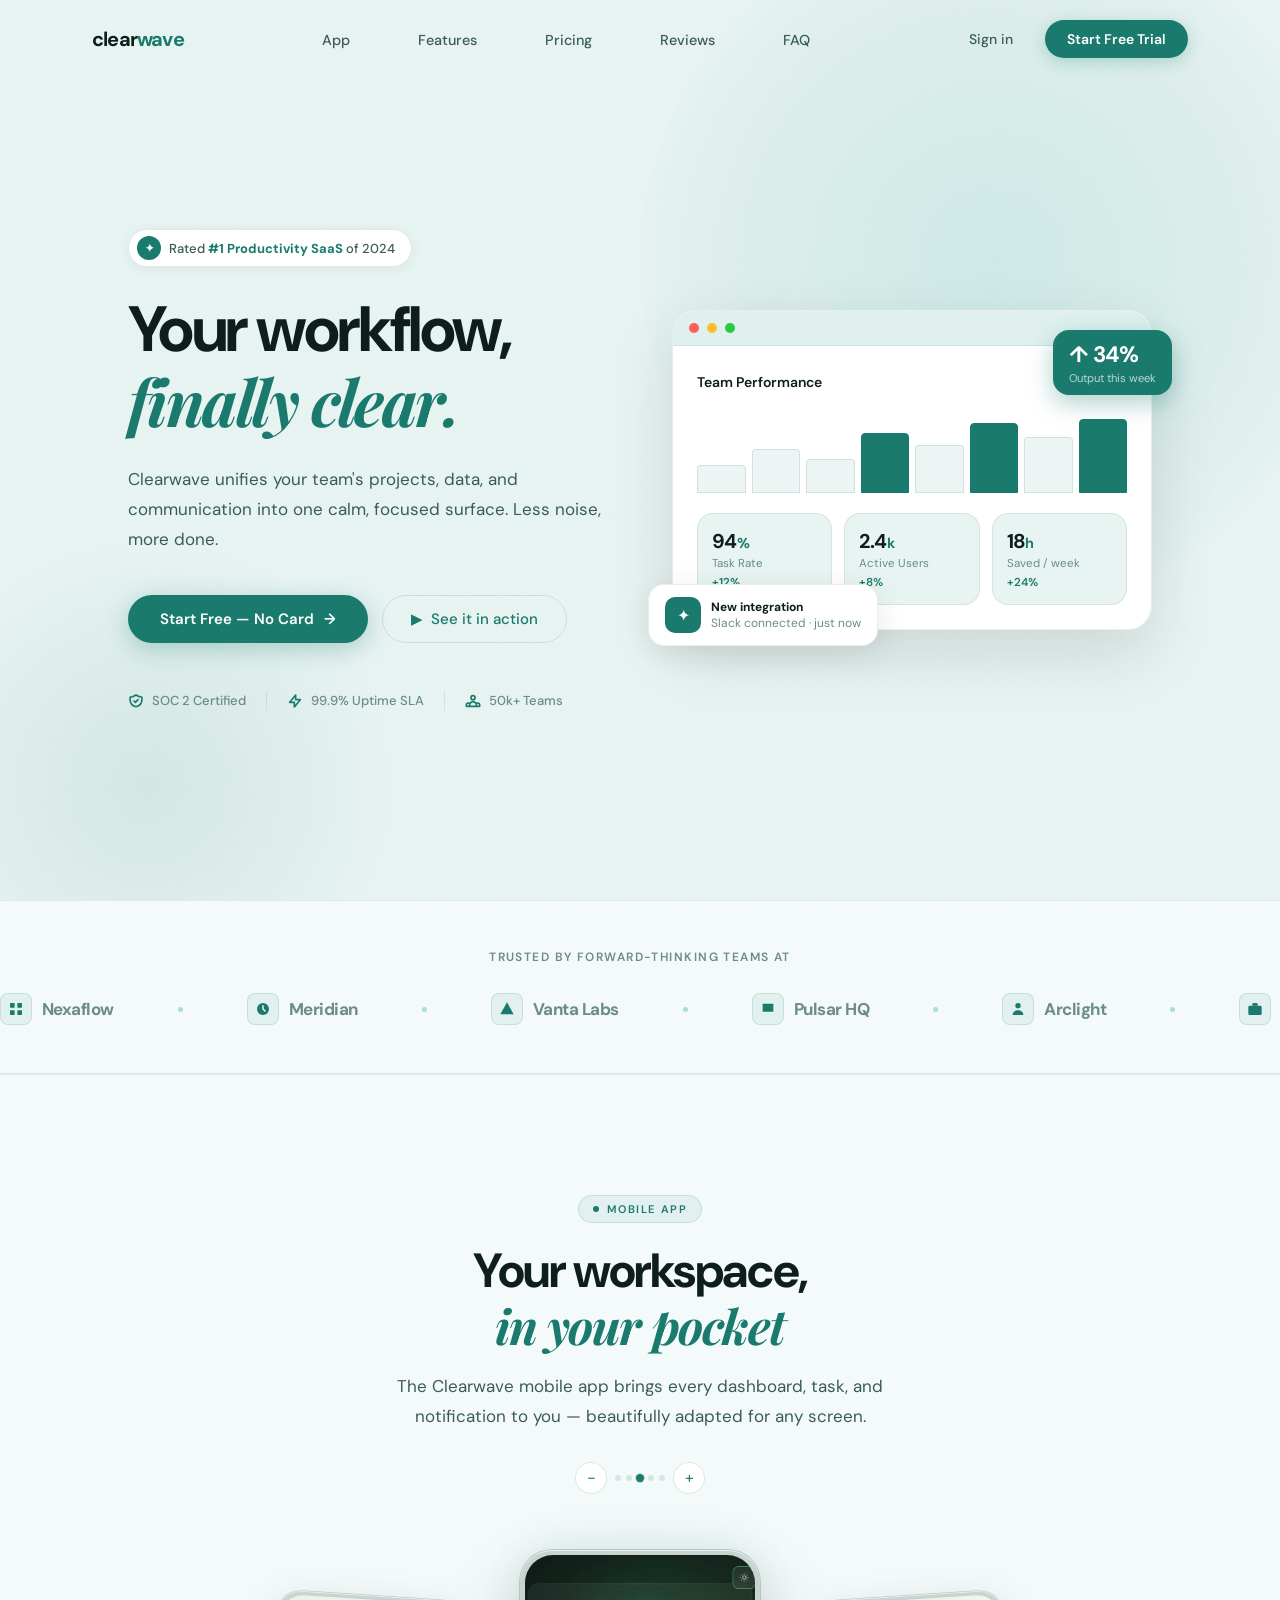
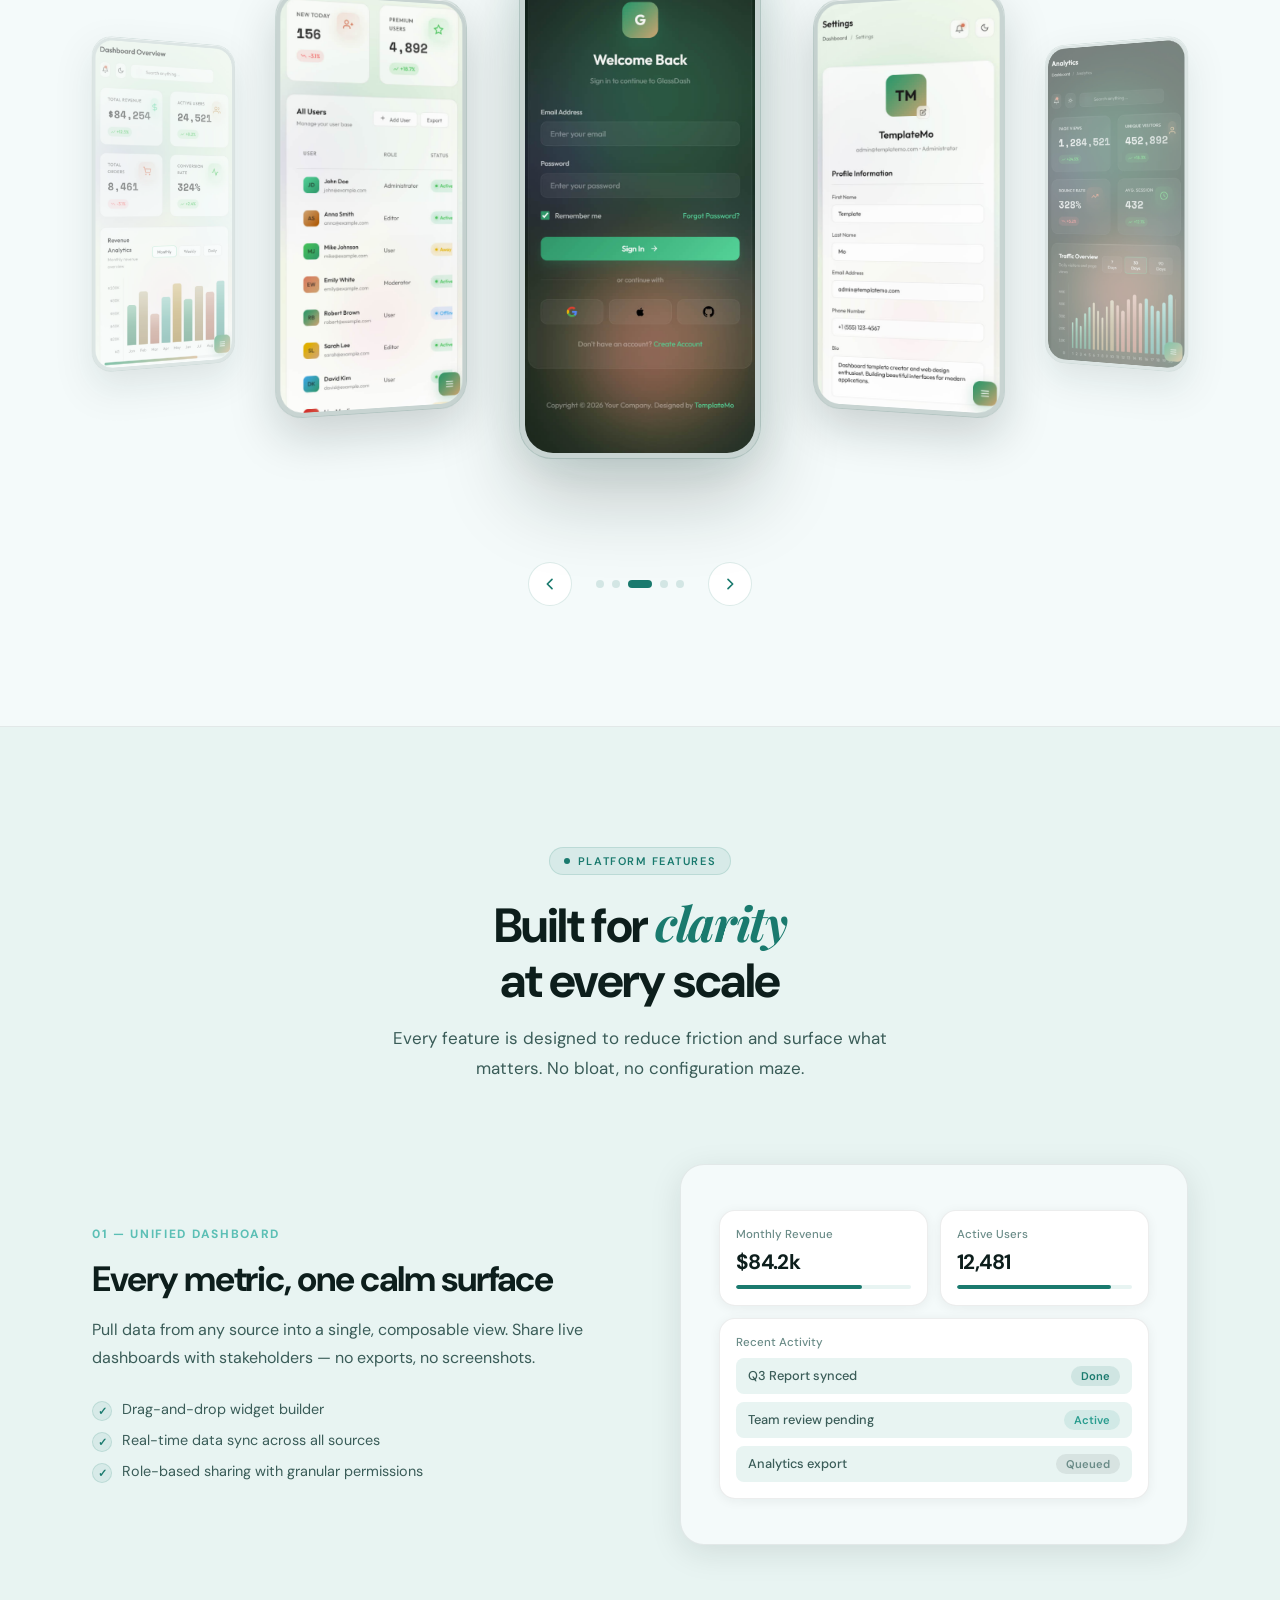
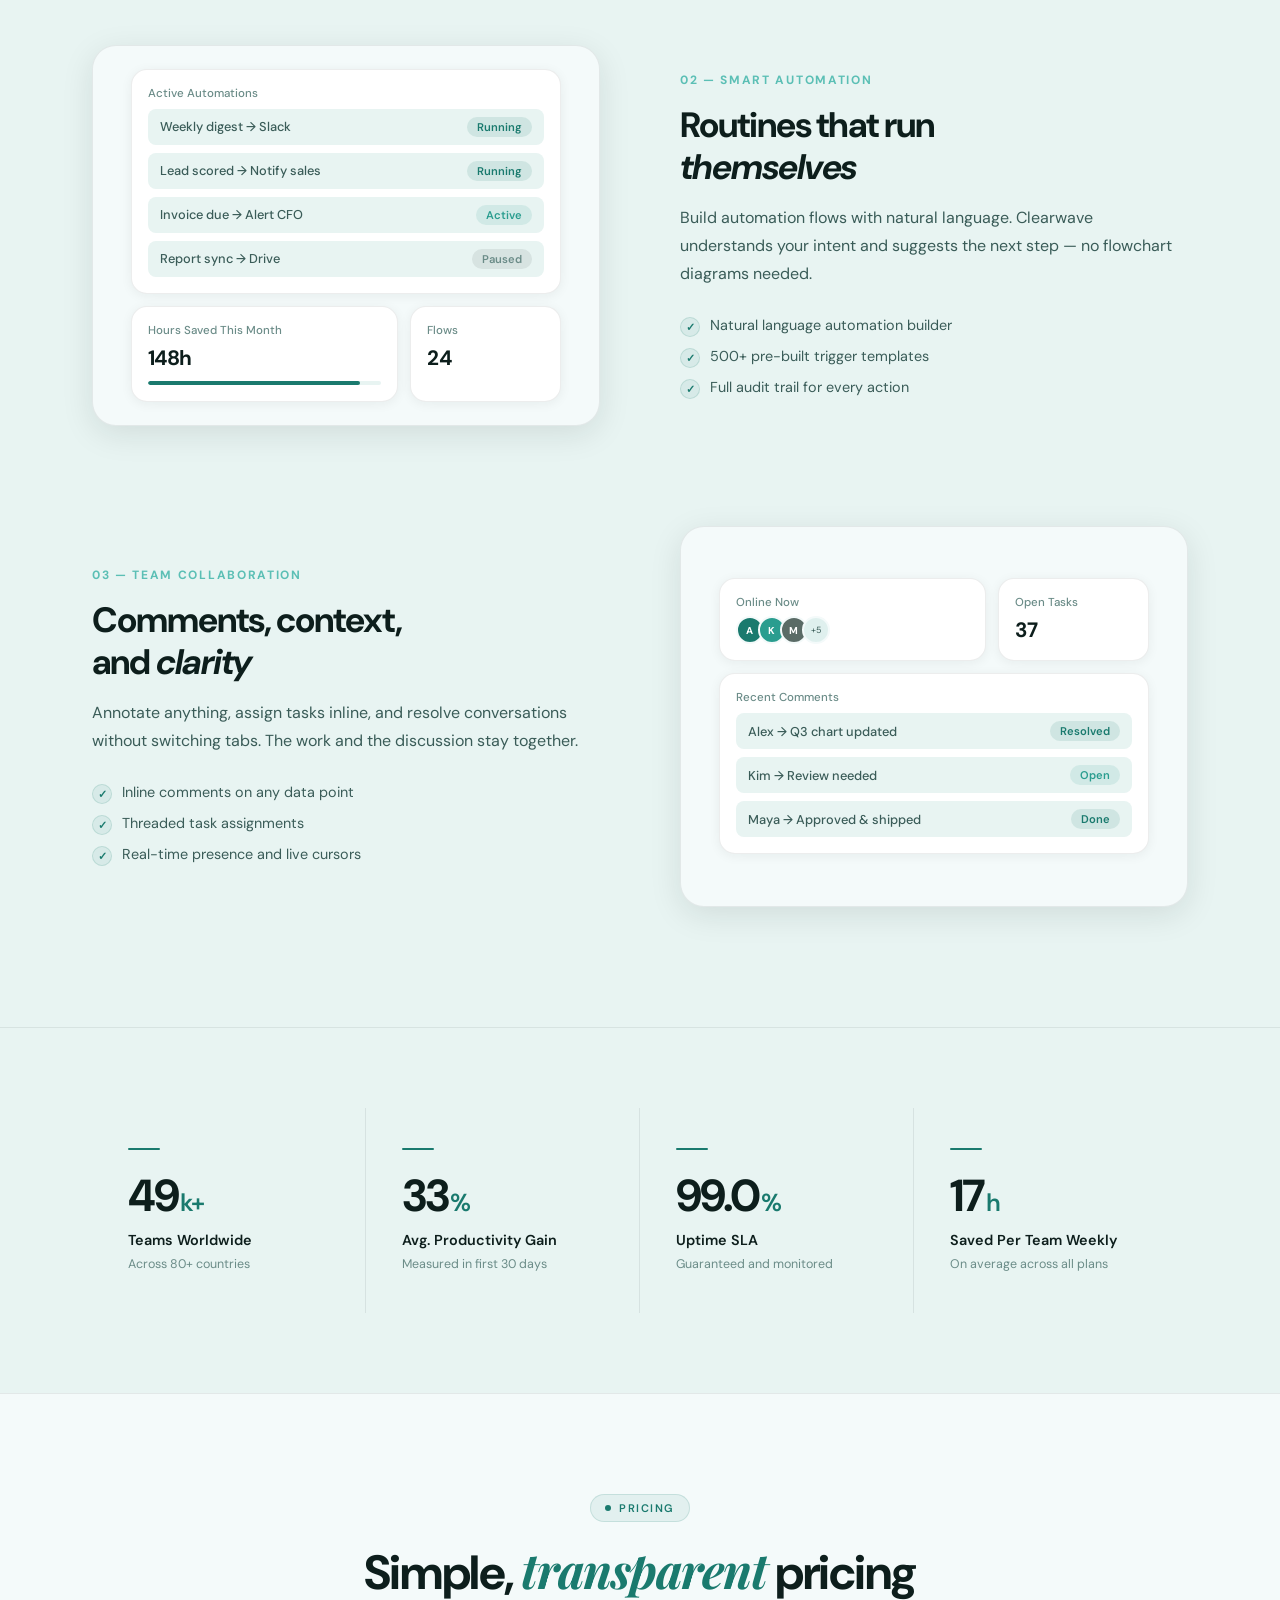
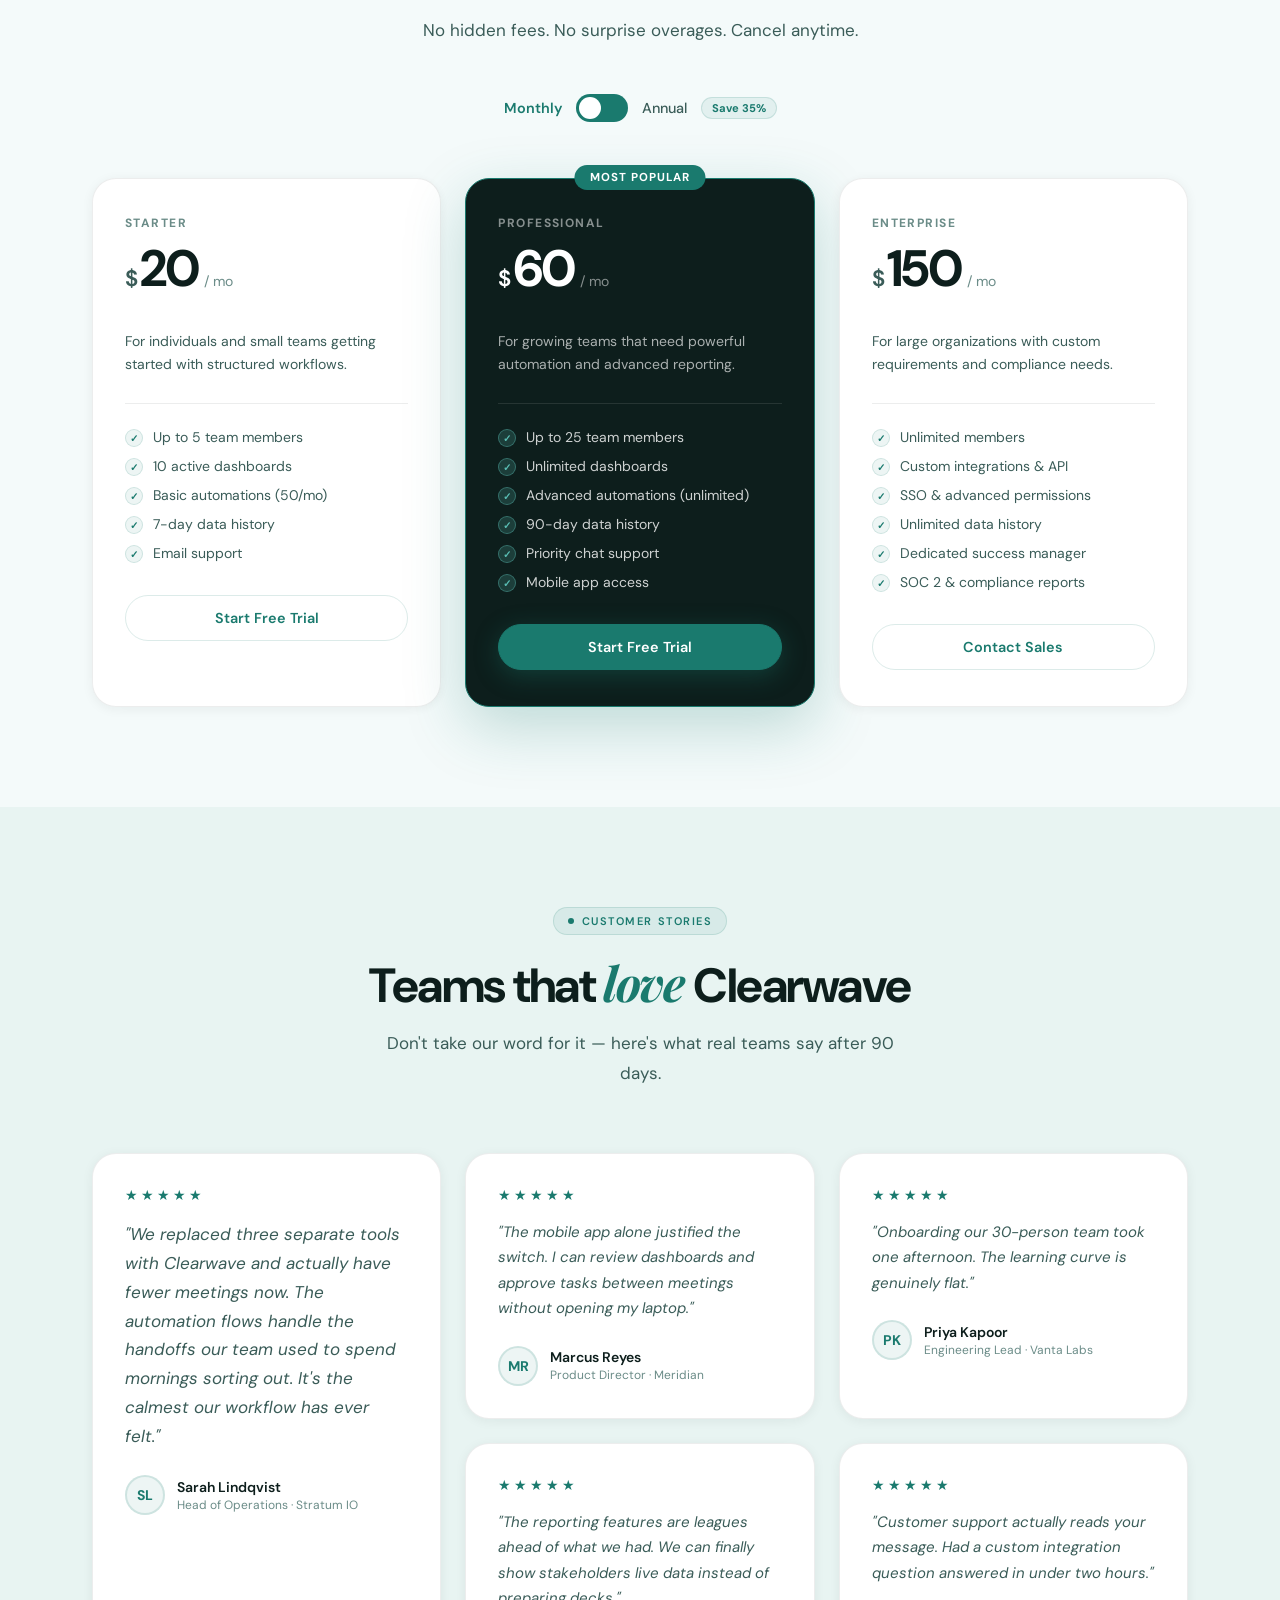
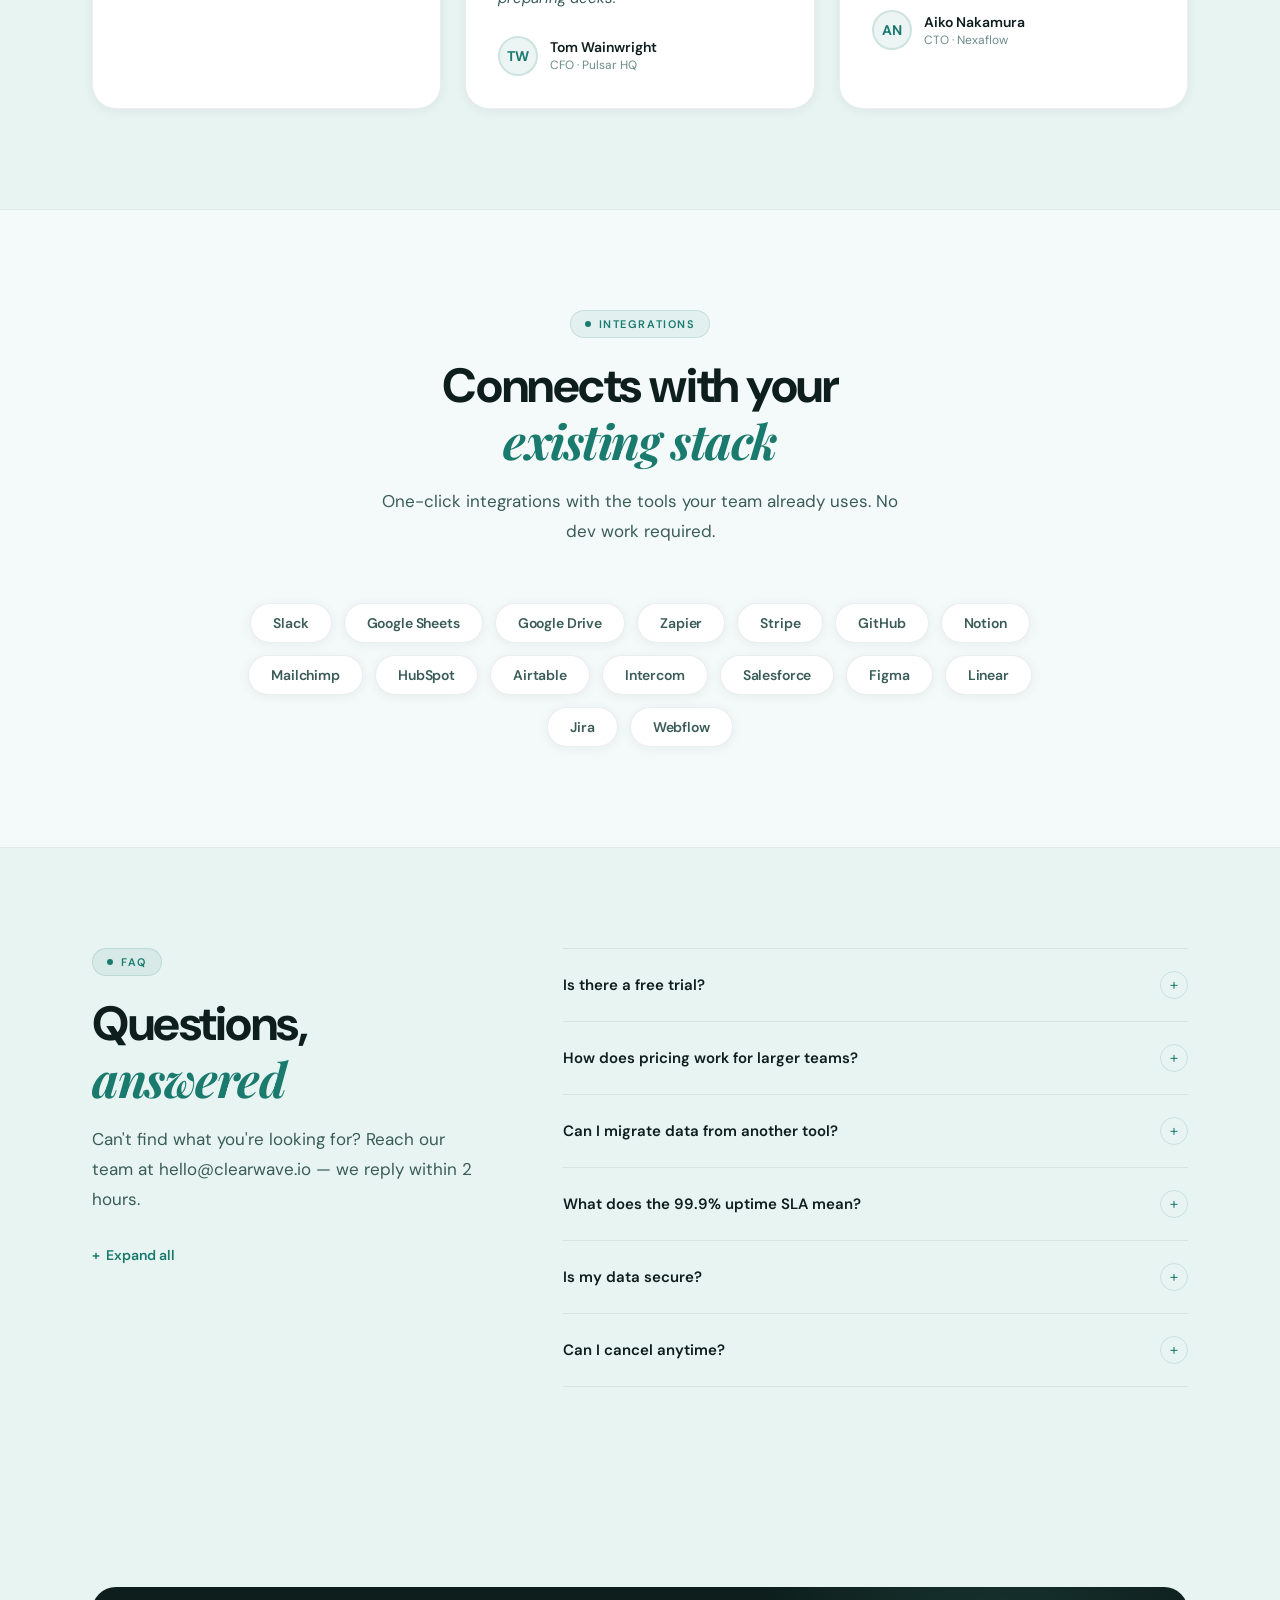
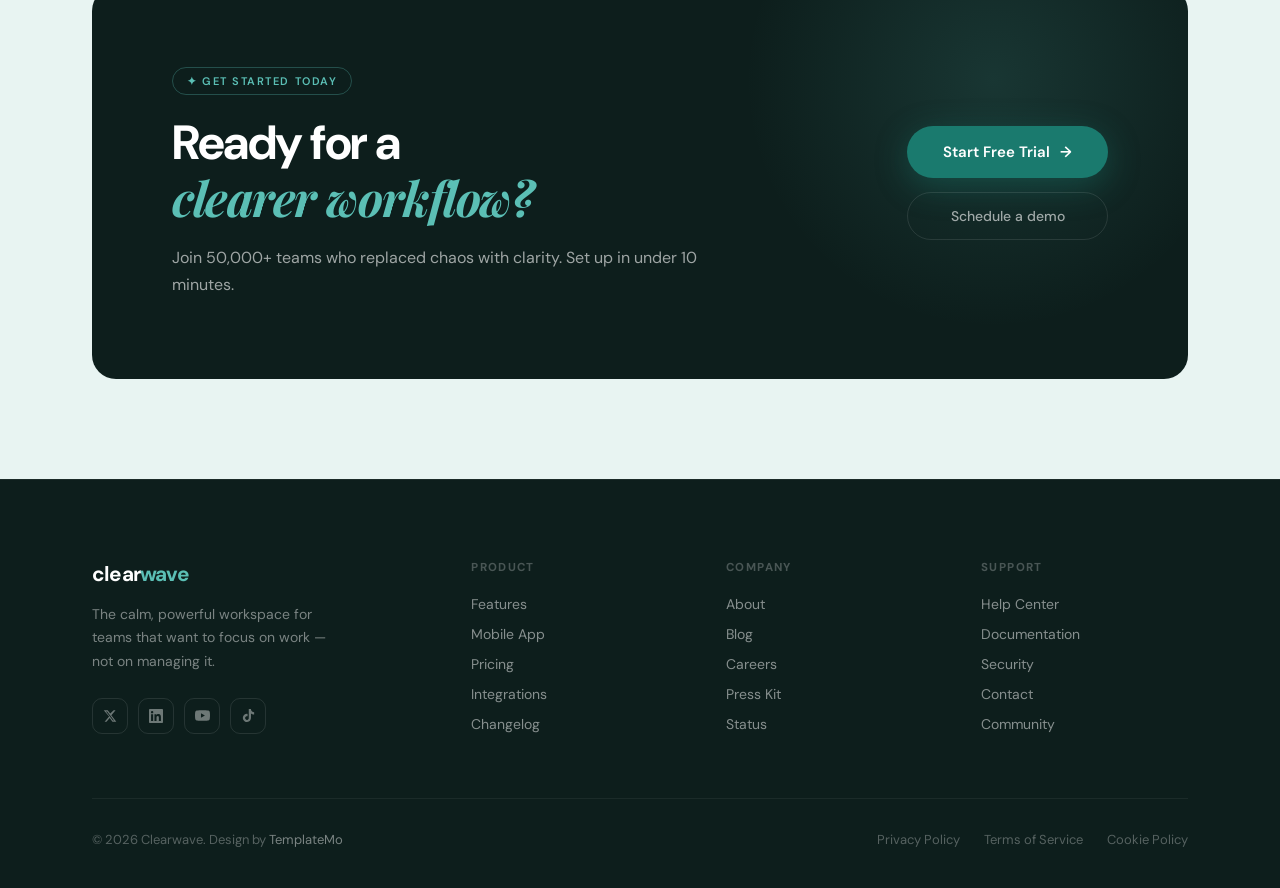
==== index.html @ 733ec4ac "setup completed" ====
<!DOCTYPE html>
<html lang="en">
<head>
  <meta charset="UTF-8" />
  <meta name="viewport" content="width=device-width, initial-scale=1.0" />
  <title>TemplateMo 622 Clearwave</title>
  <!--
  TemplateMo 622 Clearwave
  https://templatemo.com/tm-622-clearwave
  Free for personal and commercial use
  -->
  <link rel="preconnect" href="https://fonts.googleapis.com" />
  <link rel="preconnect" href="https://fonts.gstatic.com" crossorigin />
  <link href="https://fonts.googleapis.com/css2?family=DM+Sans:ital,opsz,wght@0,9..40,300;0,9..40,400;0,9..40,500;0,9..40,600;0,9..40,700;1,9..40,300&family=Playfair+Display:ital,wght@0,700;1,600&display=swap" rel="stylesheet" />

  <link rel="stylesheet" href="templatemo-622-clearwave.css" />
</head>
<body>

  <!-- ── MOBILE MENU ── -->
  <div class="mobile-menu" id="mobileMenu" role="dialog" aria-modal="true" aria-label="Navigation">
    <a href="#screens">App</a>
    <a href="#features">Features</a>
    <a href="#pricing">Pricing</a>
    <a href="#testimonials">Reviews</a>
    <a href="#integrations">Integrations</a>
    <a href="#faq">FAQ</a>
    <a href="#" class="mobile-cta btn-primary">Start Free Trial</a>
  </div>

  <!-- ── 1. NAV ── -->
  <nav class="nav" id="mainNav" role="navigation" aria-label="Main navigation">
    <div class="nav-inner">
      <a href="#" class="nav-logo">clear<span>wave</span></a>
      <ul class="nav-links" role="list">
        <li><a href="#screens">App</a></li>
        <li><a href="#features">Features</a></li>
        <li><a href="#pricing">Pricing</a></li>
        <li><a href="#testimonials">Reviews</a></li>
        <li><a href="#faq">FAQ</a></li>
      </ul>
      <div class="nav-cta">
        <a href="#" class="btn-ghost">Sign in</a>
        <a href="#" class="btn-primary">Start Free Trial</a>
      </div>
      <button class="nav-hamburger" id="hamburger" aria-label="Toggle menu" aria-expanded="false">
        <span></span><span></span><span></span>
      </button>
    </div>
  </nav>

  <!-- ── 2. HERO ── -->
  <section class="hero">
    <div class="container">
      <div class="hero-inner">
        <div class="hero-content">
          <div class="hero-badge reveal">
            <div class="hero-badge-dot">✦</div>
            <span>Rated <strong>#1 Productivity SaaS</strong> of 2024</span>
          </div>
          <h1 class="hero-title reveal reveal-delay-1">
            Your workflow,<br><em>finally clear.</em>
          </h1>
          <p class="hero-sub reveal reveal-delay-2">
            Clearwave unifies your team's projects, data, and communication into one calm, focused surface. Less noise, more done.
          </p>
          <div class="hero-actions reveal reveal-delay-3">
            <a href="#" class="btn-primary-lg">
              Start Free — No Card
              <span class="btn-arrow">→</span>
            </a>
            <a href="#screens" class="btn-outline-lg">
              <span>▶</span> See it in action
            </a>
          </div>
          <div class="hero-trust reveal reveal-delay-4">
            <div class="trust-item">
              <svg width="16" height="16" fill="none" viewBox="0 0 24 24" stroke="currentColor" stroke-width="2.5"><path stroke-linecap="round" stroke-linejoin="round" d="M9 12l2 2 4-4m5.618-4.016A11.955 11.955 0 0112 2.944a11.955 11.955 0 01-8.618 3.04A12.02 12.02 0 003 9c0 5.591 3.824 10.29 9 11.622 5.176-1.332 9-6.03 9-11.622 0-1.042-.133-2.052-.382-3.016z"/></svg>
              SOC 2 Certified
            </div>
            <div class="trust-divider"></div>
            <div class="trust-item">
              <svg width="16" height="16" fill="none" viewBox="0 0 24 24" stroke="currentColor" stroke-width="2.5"><path stroke-linecap="round" stroke-linejoin="round" d="M13 10V3L4 14h7v7l9-11h-7z"/></svg>
              99.9% Uptime SLA
            </div>
            <div class="trust-divider"></div>
            <div class="trust-item">
              <svg width="16" height="16" fill="none" viewBox="0 0 24 24" stroke="currentColor" stroke-width="2.5"><path stroke-linecap="round" stroke-linejoin="round" d="M17 20h5v-2a3 3 0 00-5.356-1.857M17 20H7m10 0v-2c0-.656-.126-1.283-.356-1.857M7 20H2v-2a3 3 0 015.356-1.857M7 20v-2c0-.656.126-1.283.356-1.857m0 0a5.002 5.002 0 019.288 0M15 7a3 3 0 11-6 0 3 3 0 016 0z"/></svg>
              50k+ Teams
            </div>
          </div>
        </div>
        <div class="hero-visual reveal reveal-delay-2">
          <div class="hero-dashboard">
            <div class="dashboard-bar">
              <div class="db-dot"></div><div class="db-dot"></div><div class="db-dot"></div>
            </div>
            <div class="dashboard-body">
              <div class="db-header">
                <div class="db-title">Team Performance</div>
                <div class="db-tag">Live</div>
              </div>
              <div class="db-chart">
                <div class="db-bar" style="height:35%"></div>
                <div class="db-bar" style="height:55%"></div>
                <div class="db-bar" style="height:42%"></div>
                <div class="db-bar active" style="height:75%"></div>
                <div class="db-bar" style="height:60%"></div>
                <div class="db-bar active" style="height:88%"></div>
                <div class="db-bar" style="height:70%"></div>
                <div class="db-bar active" style="height:92%"></div>
              </div>
              <div class="db-stats">
                <div class="db-stat">
                  <div class="db-stat-val">94<span style="font-size:.9rem;color:var(--accent)">%</span></div>
                  <div class="db-stat-label">Task Rate</div>
                  <div class="db-stat-change">+12%</div>
                </div>
                <div class="db-stat">
                  <div class="db-stat-val">2.4<span style="font-size:.9rem;color:var(--accent)">k</span></div>
                  <div class="db-stat-label">Active Users</div>
                  <div class="db-stat-change">+8%</div>
                </div>
                <div class="db-stat">
                  <div class="db-stat-val">18<span style="font-size:.9rem;color:var(--accent)">h</span></div>
                  <div class="db-stat-label">Saved / week</div>
                  <div class="db-stat-change">+24%</div>
                </div>
              </div>
            </div>
          </div>
          <div class="hero-float-badge">
            <div class="float-badge-icon">✦</div>
            <div class="float-badge-text">
              <strong>New integration</strong>
              <span>Slack connected · just now</span>
            </div>
          </div>
          <div class="hero-float-badge-2">
            <div class="float-badge-2-val">↑ 34%</div>
            <div class="float-badge-2-label">Output this week</div>
          </div>
        </div>
      </div>
    </div>
  </section>

  <!-- ── 3. LOGO TICKER ── -->
  <div class="ticker-section">
    <div class="ticker-label">Trusted by forward-thinking teams at</div>
    <div class="ticker-track-wrap">
      <div class="ticker-track">
        <!-- Set 1 -->
        <div class="ticker-item"><div class="ticker-item-icon"><svg width="16" height="16" viewBox="0 0 24 24" fill="var(--accent)"><rect x="3" y="3" width="7" height="7" rx="1"/><rect x="14" y="3" width="7" height="7" rx="1"/><rect x="3" y="14" width="7" height="7" rx="1"/><rect x="14" y="14" width="7" height="7" rx="1"/></svg></div>Nexaflow</div>
        <div class="ticker-dot"></div>
        <div class="ticker-item"><div class="ticker-item-icon"><svg width="16" height="16" viewBox="0 0 24 24" fill="var(--accent)"><circle cx="12" cy="12" r="9"/><path d="M12 7v5l3 3" stroke="#fff" stroke-width="2" stroke-linecap="round"/></svg></div>Meridian</div>
        <div class="ticker-dot"></div>
        <div class="ticker-item"><div class="ticker-item-icon"><svg width="16" height="16" viewBox="0 0 24 24" fill="var(--accent)"><polygon points="12,2 22,20 2,20"/></svg></div>Vanta Labs</div>
        <div class="ticker-dot"></div>
        <div class="ticker-item"><div class="ticker-item-icon"><svg width="16" height="16" viewBox="0 0 24 24" fill="var(--accent)"><path d="M4 4h16v12H4z M8 20h8"/></svg></div>Pulsar HQ</div>
        <div class="ticker-dot"></div>
        <div class="ticker-item"><div class="ticker-item-icon"><svg width="16" height="16" viewBox="0 0 24 24" fill="var(--accent)"><circle cx="12" cy="7" r="4"/><path d="M4 21c0-4 3.6-7 8-7s8 3 8 7"/></svg></div>Arclight</div>
        <div class="ticker-dot"></div>
        <div class="ticker-item"><div class="ticker-item-icon"><svg width="16" height="16" viewBox="0 0 24 24" fill="var(--accent)"><rect x="2" y="7" width="20" height="14" rx="2"/><path d="M16 7V5a2 2 0 00-2-2h-4a2 2 0 00-2 2v2"/></svg></div>Korova Co.</div>
        <div class="ticker-dot"></div>
        <div class="ticker-item"><div class="ticker-item-icon"><svg width="16" height="16" viewBox="0 0 24 24" fill="var(--accent)"><path d="M12 2L2 7l10 5 10-5-10-5zM2 17l10 5 10-5M2 12l10 5 10-5"/></svg></div>Stratum IO</div>
        <div class="ticker-dot"></div>
        <div class="ticker-item"><div class="ticker-item-icon"><svg width="16" height="16" viewBox="0 0 24 24" fill="var(--accent)"><path d="M22 12h-4l-3 9L9 3l-3 9H2"/></svg></div>Lumiq</div>
        <div class="ticker-dot"></div>
        <!-- Set 2 (duplicate for seamless loop) -->
        <div class="ticker-item"><div class="ticker-item-icon"><svg width="16" height="16" viewBox="0 0 24 24" fill="var(--accent)"><rect x="3" y="3" width="7" height="7" rx="1"/><rect x="14" y="3" width="7" height="7" rx="1"/><rect x="3" y="14" width="7" height="7" rx="1"/><rect x="14" y="14" width="7" height="7" rx="1"/></svg></div>Nexaflow</div>
        <div class="ticker-dot"></div>
        <div class="ticker-item"><div class="ticker-item-icon"><svg width="16" height="16" viewBox="0 0 24 24" fill="var(--accent)"><circle cx="12" cy="12" r="9"/><path d="M12 7v5l3 3" stroke="#fff" stroke-width="2" stroke-linecap="round"/></svg></div>Meridian</div>
        <div class="ticker-dot"></div>
        <div class="ticker-item"><div class="ticker-item-icon"><svg width="16" height="16" viewBox="0 0 24 24" fill="var(--accent)"><polygon points="12,2 22,20 2,20"/></svg></div>Vanta Labs</div>
        <div class="ticker-dot"></div>
        <div class="ticker-item"><div class="ticker-item-icon"><svg width="16" height="16" viewBox="0 0 24 24" fill="var(--accent)"><path d="M4 4h16v12H4z M8 20h8"/></svg></div>Pulsar HQ</div>
        <div class="ticker-dot"></div>
        <div class="ticker-item"><div class="ticker-item-icon"><svg width="16" height="16" viewBox="0 0 24 24" fill="var(--accent)"><circle cx="12" cy="7" r="4"/><path d="M4 21c0-4 3.6-7 8-7s8 3 8 7"/></svg></div>Arclight</div>
        <div class="ticker-dot"></div>
        <div class="ticker-item"><div class="ticker-item-icon"><svg width="16" height="16" viewBox="0 0 24 24" fill="var(--accent)"><rect x="2" y="7" width="20" height="14" rx="2"/><path d="M16 7V5a2 2 0 00-2-2h-4a2 2 0 00-2 2v2"/></svg></div>Korova Co.</div>
        <div class="ticker-dot"></div>
        <div class="ticker-item"><div class="ticker-item-icon"><svg width="16" height="16" viewBox="0 0 24 24" fill="var(--accent)"><path d="M12 2L2 7l10 5 10-5-10-5zM2 17l10 5 10-5M2 12l10 5 10-5"/></svg></div>Stratum IO</div>
        <div class="ticker-dot"></div>
        <div class="ticker-item"><div class="ticker-item-icon"><svg width="16" height="16" viewBox="0 0 24 24" fill="var(--accent)"><path d="M22 12h-4l-3 9L9 3l-3 9H2"/></svg></div>Lumiq</div>
        <div class="ticker-dot"></div>
      </div>
    </div>
  </div>

  <!-- ── 5. 3D PHONE CAROUSEL ── -->
  <section class="carousel-section" id="screens">
    <div class="container">
      <div class="carousel-header">
        <div class="section-label reveal">Mobile App</div>
        <h2 class="section-title reveal reveal-delay-1">Your workspace,<br><em>in your pocket</em></h2>
        <p class="section-sub reveal reveal-delay-2">The Clearwave mobile app brings every dashboard, task, and notification to you — beautifully adapted for any screen.</p>
      </div>
    </div>
    <div class="carousel-zoom">
      <button class="zoom-btn" id="zoomOut" aria-label="Zoom out">−</button>
      <div class="zoom-pips" id="zoomPips"></div>
      <button class="zoom-btn" id="zoomIn" aria-label="Zoom in">+</button>
    </div>

    <div class="carousel-stage" id="carouselStage">
      <div class="carousel-track" id="carouselTrack">

        <!-- Phone screens: 5 different screen designs + extras for looping -->
        <!-- We will render 7 cards and cycle positions -->

        <div class="phone-card" data-pos="left2" data-index="0">
          <div class="phone-shell">
            <div class="phone-screen">
              <img src="images/tm-622-screen-01.jpg" alt="App screen 1" style="width:100%;height:100%;object-fit:cover;display:block;" loading="lazy" />
            </div>
          </div>

        </div>

        <div class="phone-card" data-pos="left1" data-index="1">
          <div class="phone-shell">
            <div class="phone-screen">
              <img src="images/tm-622-screen-02.jpg" alt="App screen 2" style="width:100%;height:100%;object-fit:cover;display:block;" loading="lazy" />
            </div>
          </div>

        </div>

        <div class="phone-card" data-pos="center" data-index="2">
          <div class="phone-shell">
            <div class="phone-screen">
              <img src="images/tm-622-screen-03.jpg" alt="App screen 3" style="width:100%;height:100%;object-fit:cover;display:block;" loading="lazy" />
            </div>
          </div>

        </div>

        <div class="phone-card" data-pos="right1" data-index="3">
          <div class="phone-shell">
            <div class="phone-screen">
              <img src="images/tm-622-screen-04.jpg" alt="App screen 4" style="width:100%;height:100%;object-fit:cover;display:block;" loading="lazy" />
            </div>
          </div>

        </div>

        <div class="phone-card" data-pos="right2" data-index="4">
          <div class="phone-shell">
            <div class="phone-screen">
              <img src="images/tm-622-screen-05.jpg" alt="App screen 5" style="width:100%;height:100%;object-fit:cover;display:block;" loading="lazy" />
            </div>
          </div>

        </div>

      </div>
    </div>

    <div style="display:flex;align-items:center;justify-content:center;gap:24px;width:100%;margin-top:48px;">
      <button class="carousel-btn" id="carouselPrev" aria-label="Previous screen">
        <svg width="16" height="16" fill="none" viewBox="0 0 24 24" stroke="currentColor" stroke-width="2.5"><path stroke-linecap="round" stroke-linejoin="round" d="M15 19l-7-7 7-7"/></svg>
      </button>
      <div class="carousel-dots" id="carouselDots"></div>
      <button class="carousel-btn" id="carouselNext" aria-label="Next screen">
        <svg width="16" height="16" fill="none" viewBox="0 0 24 24" stroke="currentColor" stroke-width="2.5"><path stroke-linecap="round" stroke-linejoin="round" d="M9 5l7 7-7 7"/></svg>
      </button>
    </div>
  </section>

  <!-- ── 4. FEATURES ── -->
  <section class="features-section" id="features">
    <div class="container">
      <div class="features-header">
        <div class="section-label reveal">Platform Features</div>
        <h2 class="section-title reveal reveal-delay-1">Built for <em>clarity</em><br>at every scale</h2>
        <p class="section-sub reveal reveal-delay-2">Every feature is designed to reduce friction and surface what matters. No bloat, no configuration maze.</p>
      </div>

      <!-- Feature 1 -->
      <div class="feature-row">
        <div class="feature-content reveal">
          <div class="feature-number">01 — Unified Dashboard</div>
          <h3 class="feature-title">Every metric, one calm surface</h3>
          <p class="feature-desc">Pull data from any source into a single, composable view. Share live dashboards with stakeholders — no exports, no screenshots.</p>
          <div class="feature-checklist">
            <div class="feature-check"><div class="check-icon">✓</div><span>Drag-and-drop widget builder</span></div>
            <div class="feature-check"><div class="check-icon">✓</div><span>Real-time data sync across all sources</span></div>
            <div class="feature-check"><div class="check-icon">✓</div><span>Role-based sharing with granular permissions</span></div>
          </div>
        </div>
        <div class="feature-visual reveal reveal-delay-1">
          <div class="feature-visual-inner">
            <div class="fv-row">
              <div class="fv-card">
                <div class="fv-card-label">Monthly Revenue</div>
                <div class="fv-card-val">$84.2k</div>
                <div class="fv-card-bar"><div class="fv-card-bar-fill" style="width:72%"></div></div>
              </div>
              <div class="fv-card">
                <div class="fv-card-label">Active Users</div>
                <div class="fv-card-val">12,481</div>
                <div class="fv-card-bar"><div class="fv-card-bar-fill" style="width:88%"></div></div>
              </div>
            </div>
            <div class="fv-card">
              <div class="fv-card-label">Recent Activity</div>
              <div class="fv-list" style="margin-top:8px">
                <div class="fv-list-item"><span class="fv-list-name">Q3 Report synced</span><span class="fv-pill green">Done</span></div>
                <div class="fv-list-item"><span class="fv-list-name">Team review pending</span><span class="fv-pill blue">Active</span></div>
                <div class="fv-list-item"><span class="fv-list-name">Analytics export</span><span class="fv-pill dim">Queued</span></div>
              </div>
            </div>
          </div>
        </div>
      </div>

      <!-- Feature 2 -->
      <div class="feature-row reverse">
        <div class="feature-content reveal">
          <div class="feature-number">02 — Smart Automation</div>
          <h3 class="feature-title">Routines that run<br><em>themselves</em></h3>
          <p class="feature-desc">Build automation flows with natural language. Clearwave understands your intent and suggests the next step — no flowchart diagrams needed.</p>
          <div class="feature-checklist">
            <div class="feature-check"><div class="check-icon">✓</div><span>Natural language automation builder</span></div>
            <div class="feature-check"><div class="check-icon">✓</div><span>500+ pre-built trigger templates</span></div>
            <div class="feature-check"><div class="check-icon">✓</div><span>Full audit trail for every action</span></div>
          </div>
        </div>
        <div class="feature-visual reveal reveal-delay-1">
          <div class="feature-visual-inner">
            <div class="fv-card">
              <div class="fv-card-label">Active Automations</div>
              <div class="fv-list" style="margin-top:8px">
                <div class="fv-list-item"><span class="fv-list-name">Weekly digest → Slack</span><span class="fv-pill green">Running</span></div>
                <div class="fv-list-item"><span class="fv-list-name">Lead scored → Notify sales</span><span class="fv-pill green">Running</span></div>
                <div class="fv-list-item"><span class="fv-list-name">Invoice due → Alert CFO</span><span class="fv-pill blue">Active</span></div>
                <div class="fv-list-item"><span class="fv-list-name">Report sync → Drive</span><span class="fv-pill dim">Paused</span></div>
              </div>
            </div>
            <div class="fv-row">
              <div class="fv-card fv-wide">
                <div class="fv-card-label">Hours Saved This Month</div>
                <div class="fv-card-val">148h</div>
                <div class="fv-card-bar"><div class="fv-card-bar-fill" style="width:91%"></div></div>
              </div>
              <div class="fv-card">
                <div class="fv-card-label">Flows</div>
                <div class="fv-card-val">24</div>
              </div>
            </div>
          </div>
        </div>
      </div>

      <!-- Feature 3 -->
      <div class="feature-row">
        <div class="feature-content reveal">
          <div class="feature-number">03 — Team Collaboration</div>
          <h3 class="feature-title">Comments, context,<br>and <em>clarity</em></h3>
          <p class="feature-desc">Annotate anything, assign tasks inline, and resolve conversations without switching tabs. The work and the discussion stay together.</p>
          <div class="feature-checklist">
            <div class="feature-check"><div class="check-icon">✓</div><span>Inline comments on any data point</span></div>
            <div class="feature-check"><div class="check-icon">✓</div><span>Threaded task assignments</span></div>
            <div class="feature-check"><div class="check-icon">✓</div><span>Real-time presence and live cursors</span></div>
          </div>
        </div>
        <div class="feature-visual reveal reveal-delay-1">
          <div class="feature-visual-inner">
            <div class="fv-row">
              <div class="fv-card fv-wide">
                <div class="fv-card-label">Online Now</div>
                <div style="display:flex;gap:-4px;margin-top:6px">
                  <div style="width:28px;height:28px;border-radius:50%;background:var(--accent);border:2px solid var(--surface);display:flex;align-items:center;justify-content:center;font-size:10px;font-weight:700;color:#fff">A</div>
                  <div style="width:28px;height:28px;border-radius:50%;background:var(--accent-mid);border:2px solid var(--surface);display:flex;align-items:center;justify-content:center;font-size:10px;font-weight:700;color:#fff;margin-left:-6px">K</div>
                  <div style="width:28px;height:28px;border-radius:50%;background:#5A6B66;border:2px solid var(--surface);display:flex;align-items:center;justify-content:center;font-size:10px;font-weight:700;color:#fff;margin-left:-6px">M</div>
                  <div style="width:28px;height:28px;border-radius:50%;background:var(--bg-alt);border:2px solid var(--surface);display:flex;align-items:center;justify-content:center;font-size:9px;color:var(--text-2);margin-left:-6px">+5</div>
                </div>
              </div>
              <div class="fv-card">
                <div class="fv-card-label">Open Tasks</div>
                <div class="fv-card-val">37</div>
              </div>
            </div>
            <div class="fv-card">
              <div class="fv-card-label">Recent Comments</div>
              <div class="fv-list" style="margin-top:8px">
                <div class="fv-list-item"><span class="fv-list-name">Alex → Q3 chart updated</span><span class="fv-pill green">Resolved</span></div>
                <div class="fv-list-item"><span class="fv-list-name">Kim → Review needed</span><span class="fv-pill blue">Open</span></div>
                <div class="fv-list-item"><span class="fv-list-name">Maya → Approved & shipped</span><span class="fv-pill green">Done</span></div>
              </div>
            </div>
          </div>
        </div>
      </div>
    </div>
  </section>

  <!-- ── 6. STATS ── -->
  <section class="stats-section">
    <div class="container">
      <div class="stats-grid">
        <div class="stat-card reveal">
          <div class="stat-rule"></div>
          <div class="stat-value"><span class="stat-num" data-target="50">0</span><span class="stat-suffix">k+</span></div>
          <div class="stat-label">Teams Worldwide</div>
          <div class="stat-sublabel">Across 80+ countries</div>
        </div>
        <div class="stat-card reveal reveal-delay-1">
          <div class="stat-rule"></div>
          <div class="stat-value"><span class="stat-num" data-target="34">0</span><span class="stat-suffix">%</span></div>
          <div class="stat-label">Avg. Productivity Gain</div>
          <div class="stat-sublabel">Measured in first 30 days</div>
        </div>
        <div class="stat-card reveal reveal-delay-2">
          <div class="stat-rule"></div>
          <div class="stat-value"><span class="stat-num" data-target="99" data-decimal="9">0</span><span class="stat-suffix">%</span></div>
          <div class="stat-label">Uptime SLA</div>
          <div class="stat-sublabel">Guaranteed and monitored</div>
        </div>
        <div class="stat-card reveal reveal-delay-3">
          <div class="stat-rule"></div>
          <div class="stat-value"><span class="stat-num" data-target="18">0</span><span class="stat-suffix">h</span></div>
          <div class="stat-label">Saved Per Team Weekly</div>
          <div class="stat-sublabel">On average across all plans</div>
        </div>
      </div>
    </div>
  </section>

  <!-- ── 7. PRICING ── -->
  <section class="pricing-section" id="pricing">
    <div class="container">
      <div class="pricing-header">
        <div class="section-label reveal">Pricing</div>
        <h2 class="section-title reveal reveal-delay-1">Simple, <em>transparent</em> pricing</h2>
        <p class="section-sub reveal reveal-delay-2">No hidden fees. No surprise overages. Cancel anytime.</p>
      </div>
      <div class="pricing-toggle reveal">
        <span class="toggle-label active" id="monthlyLabel">Monthly</span>
        <div class="toggle-switch" id="pricingToggle" role="switch" aria-checked="false" tabindex="0" aria-label="Toggle annual billing"></div>
        <span class="toggle-label" id="annualLabel">Annual</span>
        <div class="toggle-badge">Save 35%</div>
      </div>
      <div class="pricing-grid">
        <div class="pricing-card reveal">
          <div class="pricing-tier">Starter</div>
          <div class="pricing-price">
            <span class="price-currency">$</span>
            <span class="price-amount" id="price-starter">20</span>
            <span class="price-period">&nbsp;/ mo</span>
          </div>
          <div class="price-annual-note" id="annual-note-starter">&nbsp;</div>
          <p class="pricing-desc">For individuals and small teams getting started with structured workflows.</p>
          <div class="pricing-divider"></div>
          <div class="pricing-features">
            <div class="pricing-feature"><div class="pricing-check">✓</div><span>Up to 5 team members</span></div>
            <div class="pricing-feature"><div class="pricing-check">✓</div><span>10 active dashboards</span></div>
            <div class="pricing-feature"><div class="pricing-check">✓</div><span>Basic automations (50/mo)</span></div>
            <div class="pricing-feature"><div class="pricing-check">✓</div><span>7-day data history</span></div>
            <div class="pricing-feature"><div class="pricing-check">✓</div><span>Email support</span></div>
          </div>
          <a href="#" class="pricing-cta">Start Free Trial</a>
        </div>
        <div class="pricing-card featured reveal reveal-delay-1">
          <div class="pricing-badge">Most Popular</div>
          <div class="pricing-tier">Professional</div>
          <div class="pricing-price">
            <span class="price-currency">$</span>
            <span class="price-amount" id="price-pro">60</span>
            <span class="price-period">&nbsp;/ mo</span>
          </div>
          <div class="price-annual-note" id="annual-note-pro">&nbsp;</div>
          <p class="pricing-desc">For growing teams that need powerful automation and advanced reporting.</p>
          <div class="pricing-divider"></div>
          <div class="pricing-features">
            <div class="pricing-feature"><div class="pricing-check">✓</div><span>Up to 25 team members</span></div>
            <div class="pricing-feature"><div class="pricing-check">✓</div><span>Unlimited dashboards</span></div>
            <div class="pricing-feature"><div class="pricing-check">✓</div><span>Advanced automations (unlimited)</span></div>
            <div class="pricing-feature"><div class="pricing-check">✓</div><span>90-day data history</span></div>
            <div class="pricing-feature"><div class="pricing-check">✓</div><span>Priority chat support</span></div>
            <div class="pricing-feature"><div class="pricing-check">✓</div><span>Mobile app access</span></div>
          </div>
          <a href="#" class="pricing-cta">Start Free Trial</a>
        </div>
        <div class="pricing-card reveal reveal-delay-2">
          <div class="pricing-tier">Enterprise</div>
          <div class="pricing-price">
            <span class="price-currency">$</span>
            <span class="price-amount" id="price-ent">150</span>
            <span class="price-period">&nbsp;/ mo</span>
          </div>
          <div class="price-annual-note" id="annual-note-ent">&nbsp;</div>
          <p class="pricing-desc">For large organizations with custom requirements and compliance needs.</p>
          <div class="pricing-divider"></div>
          <div class="pricing-features">
            <div class="pricing-feature"><div class="pricing-check">✓</div><span>Unlimited members</span></div>
            <div class="pricing-feature"><div class="pricing-check">✓</div><span>Custom integrations & API</span></div>
            <div class="pricing-feature"><div class="pricing-check">✓</div><span>SSO & advanced permissions</span></div>
            <div class="pricing-feature"><div class="pricing-check">✓</div><span>Unlimited data history</span></div>
            <div class="pricing-feature"><div class="pricing-check">✓</div><span>Dedicated success manager</span></div>
            <div class="pricing-feature"><div class="pricing-check">✓</div><span>SOC 2 & compliance reports</span></div>
          </div>
          <a href="#" class="pricing-cta">Contact Sales</a>
        </div>
      </div>
    </div>
  </section>

  <!-- ── 8. TESTIMONIALS ── -->
  <section class="testimonials-section" id="testimonials">
    <div class="container">
      <div class="testimonials-header">
        <div class="section-label reveal">Customer Stories</div>
        <h2 class="section-title reveal reveal-delay-1">Teams that <em>love</em> Clearwave</h2>
        <p class="section-sub reveal reveal-delay-2">Don't take our word for it — here's what real teams say after 90 days.</p>
      </div>
      <div class="testimonials-grid">
        <div class="testimonial-card tall reveal">
          <div class="testimonial-stars"><span>★</span><span>★</span><span>★</span><span>★</span><span>★</span></div>
          <p class="testimonial-quote">"We replaced three separate tools with Clearwave and actually have fewer meetings now. The automation flows handle the handoffs our team used to spend mornings sorting out. It's the calmest our workflow has ever felt."</p>
          <div class="testimonial-author">
            <div class="author-avatar">SL</div>
            <div>
              <div class="author-name">Sarah Lindqvist</div>
              <div class="author-role">Head of Operations · Stratum IO</div>
            </div>
          </div>
        </div>
        <div class="testimonial-card reveal reveal-delay-1">
          <div class="testimonial-stars"><span>★</span><span>★</span><span>★</span><span>★</span><span>★</span></div>
          <p class="testimonial-quote">"The mobile app alone justified the switch. I can review dashboards and approve tasks between meetings without opening my laptop."</p>
          <div class="testimonial-author">
            <div class="author-avatar">MR</div>
            <div>
              <div class="author-name">Marcus Reyes</div>
              <div class="author-role">Product Director · Meridian</div>
            </div>
          </div>
        </div>
        <div class="testimonial-card reveal reveal-delay-2">
          <div class="testimonial-stars"><span>★</span><span>★</span><span>★</span><span>★</span><span>★</span></div>
          <p class="testimonial-quote">"Onboarding our 30-person team took one afternoon. The learning curve is genuinely flat."</p>
          <div class="testimonial-author">
            <div class="author-avatar">PK</div>
            <div>
              <div class="author-name">Priya Kapoor</div>
              <div class="author-role">Engineering Lead · Vanta Labs</div>
            </div>
          </div>
        </div>
        <div class="testimonial-card reveal reveal-delay-1">
          <div class="testimonial-stars"><span>★</span><span>★</span><span>★</span><span>★</span><span>★</span></div>
          <p class="testimonial-quote">"The reporting features are leagues ahead of what we had. We can finally show stakeholders live data instead of preparing decks."</p>
          <div class="testimonial-author">
            <div class="author-avatar">TW</div>
            <div>
              <div class="author-name">Tom Wainwright</div>
              <div class="author-role">CFO · Pulsar HQ</div>
            </div>
          </div>
        </div>
        <div class="testimonial-card reveal reveal-delay-2">
          <div class="testimonial-stars"><span>★</span><span>★</span><span>★</span><span>★</span><span>★</span></div>
          <p class="testimonial-quote">"Customer support actually reads your message. Had a custom integration question answered in under two hours."</p>
          <div class="testimonial-author">
            <div class="author-avatar">AN</div>
            <div>
              <div class="author-name">Aiko Nakamura</div>
              <div class="author-role">CTO · Nexaflow</div>
            </div>
          </div>
        </div>
      </div>
    </div>
  </section>

  <!-- ── 9. INTEGRATIONS ── -->
  <section class="integrations-section" id="integrations">
    <div class="container">
      <div class="integrations-header">
        <div class="section-label reveal">Integrations</div>
        <h2 class="section-title reveal reveal-delay-1">Connects with your<br><em>existing stack</em></h2>
        <p class="section-sub reveal reveal-delay-2">One-click integrations with the tools your team already uses. No dev work required.</p>
      </div>
      <div class="integrations-grid">
        <div class="integration-tile reveal"><div class="integration-name">Slack</div></div>
        <div class="integration-tile reveal reveal-delay-1"><div class="integration-name">Google Sheets</div></div>
        <div class="integration-tile reveal reveal-delay-2"><div class="integration-name">Google Drive</div></div>
        <div class="integration-tile reveal reveal-delay-3"><div class="integration-name">Zapier</div></div>
        <div class="integration-tile reveal"><div class="integration-name">Stripe</div></div>
        <div class="integration-tile reveal reveal-delay-1"><div class="integration-name">GitHub</div></div>
        <div class="integration-tile reveal reveal-delay-2"><div class="integration-name">Notion</div></div>
        <div class="integration-tile reveal reveal-delay-3"><div class="integration-name">Mailchimp</div></div>
        <div class="integration-tile reveal"><div class="integration-name">HubSpot</div></div>
        <div class="integration-tile reveal reveal-delay-1"><div class="integration-name">Airtable</div></div>
        <div class="integration-tile reveal reveal-delay-2"><div class="integration-name">Intercom</div></div>
        <div class="integration-tile reveal reveal-delay-3"><div class="integration-name">Salesforce</div></div>
        <div class="integration-tile reveal"><div class="integration-name">Figma</div></div>
        <div class="integration-tile reveal reveal-delay-1"><div class="integration-name">Linear</div></div>
        <div class="integration-tile reveal reveal-delay-2"><div class="integration-name">Jira</div></div>
        <div class="integration-tile reveal reveal-delay-3"><div class="integration-name">Webflow</div></div>
      </div>
    </div>
  </section>

  <!-- ── 10. FAQ ── -->
  <section class="faq-section" id="faq">
    <div class="container">
      <div class="faq-inner">
        <div class="faq-sidebar reveal">
          <div class="section-label">FAQ</div>
          <h2 class="section-title">Questions,<br><em>answered</em></h2>
          <p class="section-sub">Can't find what you're looking for? Reach our team at hello@clearwave.io — we reply within 2 hours.</p>
          <button class="faq-toggle-all" id="faqToggleAll">
            <span id="faqToggleIcon">+</span> Expand all</button>
        </div>
        <div class="faq-list reveal reveal-delay-1" id="faqList">
          <div class="faq-item">
            <div class="faq-question" tabindex="0" role="button" aria-expanded="false">
              Is there a free trial?
              <div class="faq-icon">+</div>
            </div>
            <div class="faq-answer"><div class="faq-answer-inner">Yes — every plan starts with a 14-day free trial, no credit card required. You get full access to all features in your chosen tier so you can make a real evaluation before committing.</div></div>
          </div>
          <div class="faq-item">
            <div class="faq-question" tabindex="0" role="button" aria-expanded="false">
              How does pricing work for larger teams?
              <div class="faq-icon">+</div>
            </div>
            <div class="faq-answer"><div class="faq-answer-inner">Starter and Professional plans are per-workspace, not per-seat — so you won't see surprise bills as your team grows. Enterprise plans are custom-quoted based on your specific needs and contract length.</div></div>
          </div>
          <div class="faq-item">
            <div class="faq-question" tabindex="0" role="button" aria-expanded="false">
              Can I migrate data from another tool?
              <div class="faq-icon">+</div>
            </div>
            <div class="faq-answer"><div class="faq-answer-inner">We support CSV imports and direct migration from Notion, Airtable, Asana, and Trello. Enterprise customers get a dedicated migration specialist who handles the entire process for you.</div></div>
          </div>
          <div class="faq-item">
            <div class="faq-question" tabindex="0" role="button" aria-expanded="false">
              What does the 99.9% uptime SLA mean?
              <div class="faq-icon">+</div>
            </div>
            <div class="faq-answer"><div class="faq-answer-inner">It means Clearwave is contractually committed to less than 8.7 hours of downtime per year. We monitor availability 24/7, post all incidents publicly at status.clearwave.io, and issue credits automatically if SLA is breached.</div></div>
          </div>
          <div class="faq-item">
            <div class="faq-question" tabindex="0" role="button" aria-expanded="false">
              Is my data secure?
              <div class="faq-icon">+</div>
            </div>
            <div class="faq-answer"><div class="faq-answer-inner">Clearwave is SOC 2 Type II certified, GDPR compliant, and ISO 27001 aligned. All data is encrypted in transit and at rest. You can request a full security report from our compliance team at any time.</div></div>
          </div>
          <div class="faq-item">
            <div class="faq-question" tabindex="0" role="button" aria-expanded="false">
              Can I cancel anytime?
              <div class="faq-icon">+</div>
            </div>
            <div class="faq-answer"><div class="faq-answer-inner">Yes. There are no lock-in contracts on monthly plans. Cancel from your account settings at any time and you won't be charged again. Annual plans are non-refundable but can be cancelled to stop renewal.</div></div>
          </div>
        </div>
      </div>
    </div>
  </section>

  <!-- ── 11. CTA BANNER ── -->
  <section class="cta-section">
    <div class="container">
      <div class="cta-inner reveal">
        <div class="cta-content">
          <div class="cta-label">✦ Get Started Today</div>
          <h2 class="cta-title">Ready for a<br><em>clearer workflow?</em></h2>
          <p class="cta-sub">Join 50,000+ teams who replaced chaos with clarity. Set up in under 10 minutes.</p>
        </div>
        <div class="cta-actions">
          <a href="#" class="btn-cta-primary">
            Start Free Trial
            <span>→</span>
          </a>
          <a href="#" class="btn-cta-ghost">Schedule a demo</a>
        </div>
      </div>
    </div>
  </section>

  <!-- ── 12. FOOTER ── -->
  <footer class="footer">
    <div class="container">
      <div class="footer-grid">
        <div class="footer-brand">
          <a href="#" class="nav-logo">clear<span style="color:var(--accent-light)">wave</span></a>
          <p class="footer-brand-desc">The calm, powerful workspace for teams that want to focus on work — not on managing it.</p>
          <div class="footer-socials">
            <a href="#" class="social-btn" aria-label="Twitter / X">
              <svg width="14" height="14" viewBox="0 0 24 24" fill="currentColor"><path d="M18.244 2.25h3.308l-7.227 8.26 8.502 11.24H16.17l-4.714-6.231-5.401 6.231H2.744l7.73-8.835L1.254 2.25H8.08l4.253 5.622zm-1.161 17.52h1.833L7.084 4.126H5.117z"/></svg>
            </a>
            <a href="#" class="social-btn" aria-label="LinkedIn">
              <svg width="14" height="14" viewBox="0 0 24 24" fill="currentColor"><path d="M20.447 20.452h-3.554v-5.569c0-1.328-.027-3.037-1.852-3.037-1.853 0-2.136 1.445-2.136 2.939v5.667H9.351V9h3.414v1.561h.046c.477-.9 1.637-1.85 3.37-1.85 3.601 0 4.267 2.37 4.267 5.455v6.286zM5.337 7.433a2.062 2.062 0 01-2.063-2.065 2.064 2.064 0 112.063 2.065zm1.782 13.019H3.555V9h3.564v11.452zM22.225 0H1.771C.792 0 0 .774 0 1.729v20.542C0 23.227.792 24 1.771 24h20.451C23.2 24 24 23.227 24 22.271V1.729C24 .774 23.2 0 22.222 0h.003z"/></svg>
            </a>
            <a href="#" class="social-btn" aria-label="YouTube">
              <svg width="15" height="15" viewBox="0 0 24 24" fill="currentColor"><path d="M23.498 6.186a3.016 3.016 0 00-2.122-2.136C19.505 3.545 12 3.545 12 3.545s-7.505 0-9.377.505A3.017 3.017 0 00.502 6.186C0 8.07 0 12 0 12s0 3.93.502 5.814a3.016 3.016 0 002.122 2.136c1.871.505 9.376.505 9.376.505s7.505 0 9.377-.505a3.015 3.015 0 002.122-2.136C24 15.93 24 12 24 12s0-3.93-.502-5.814zM9.545 15.568V8.432L15.818 12l-6.273 3.568z"/></svg>
            </a>
            <a href="#" class="social-btn" aria-label="TikTok">
              <svg width="13" height="13" viewBox="0 0 24 24" fill="currentColor"><path d="M12.525.02c1.31-.02 2.61-.01 3.91-.02.08 1.53.63 3.09 1.75 4.17 1.12 1.11 2.7 1.62 4.24 1.79v4.03c-1.44-.05-2.89-.35-4.2-.97-.57-.26-1.1-.59-1.62-.93-.01 2.92.01 5.84-.02 8.75-.08 1.4-.54 2.79-1.35 3.94-1.31 1.92-3.58 3.17-5.91 3.21-1.43.08-2.86-.31-4.08-1.03-2.02-1.19-3.44-3.37-3.65-5.71-.02-.5-.03-1-.01-1.49.18-1.9 1.12-3.72 2.58-4.96 1.66-1.44 3.98-2.13 6.15-1.72.02 1.48-.04 2.96-.04 4.44-.99-.32-2.15-.23-3.02.37-.63.41-1.11 1.04-1.36 1.75-.21.51-.15 1.07-.14 1.61.24 1.64 1.82 3.02 3.5 2.87 1.12-.01 2.19-.66 2.77-1.61.19-.33.4-.67.41-1.06.1-1.79.06-3.57.07-5.36.01-4.03-.01-8.05.02-12.07z"/></svg>
            </a>
          </div>
        </div>
        <div>
          <div class="footer-col-label">Product</div>
          <div class="footer-links">
            <a href="#features">Features</a>
            <a href="#screens">Mobile App</a>
            <a href="#pricing">Pricing</a>
            <a href="#integrations">Integrations</a>
            <a href="#">Changelog</a>
          </div>
        </div>
        <div>
          <div class="footer-col-label">Company</div>
          <div class="footer-links">
            <a href="#">About</a>
            <a href="#">Blog</a>
            <a href="#">Careers</a>
            <a href="#">Press Kit</a>
            <a href="#">Status</a>
          </div>
        </div>
        <div>
          <div class="footer-col-label">Support</div>
          <div class="footer-links">
            <a href="#">Help Center</a>
            <a href="#">Documentation</a>
            <a href="#">Security</a>
            <a href="#">Contact</a>
            <a href="#">Community</a>
          </div>
        </div>
      </div>
      <div class="footer-bottom">
        <div class="footer-copy">
          © 2026 Clearwave. Design by <a rel="nofollow" href="https://templatemo.com" target="_blank">TemplateMo</a>
        </div>
        <div class="footer-legal">
          <a href="#">Privacy Policy</a>
          <a href="#">Terms of Service</a>
          <a href="#">Cookie Policy</a>
        </div>
      </div>
    </div>
  </footer>

  <script src="templatemo-622-clearwave.js"></script>
</body>
</html>
---- templatemo-622-clearwave.css ----
/*
TemplateMo 622 Clearwave
https://templatemo.com/tm-622-clearwave
Free for personal and commercial use
*/

    /* ── TOKENS ── */
    :root {
      --bg:           #E8F4F2;
      --bg-alt:       #DFF0EE;
      --surface:      #F4FAFA;
      --surface-2:    #FFFFFF;
      --accent:       #1A7A6E;
      --accent-mid:   #2A9D8F;
      --accent-light: #5BBFB5;
      --accent-ghost: rgba(26,122,110,0.08);
      --accent-border:rgba(26,122,110,0.15);
      --text-1:       #0D1E1C;
      --text-2:       #3A5C58;
      --text-3:       #6B8C88;
      --border:       rgba(13,30,28,0.08);
      --shadow-sm:    0 2px 12px rgba(13,30,28,0.06);
      --shadow-md:    0 8px 32px rgba(13,30,28,0.10);
      --shadow-lg:    0 24px 64px rgba(13,30,28,0.13);
      --silk:         cubic-bezier(0.16, 1, 0.3, 1);
      --silk-dur:     0.8s;
      --radius:       16px;
      --radius-lg:    24px;
    }

    /* ── RESET ── */
    *, *::before, *::after { box-sizing: border-box; margin: 0; padding: 0; }
    html { scroll-behavior: smooth; font-size: 16px; scroll-padding-top: 80px; }
    body {
      font-family: 'DM Sans', sans-serif;
      background: var(--bg);
      color: var(--text-1);
      overflow-x: hidden;
      -webkit-font-smoothing: antialiased;
    }
    a { text-decoration: none; color: inherit; }
    ul { list-style: none; }
    img { display: block; max-width: 100%; }
    button { cursor: pointer; border: none; background: none; font-family: inherit; }

    /* ── SUBTLE NOISE TEXTURE ── */
    body::before {
      content: '';
      position: fixed;
      inset: 0;
      pointer-events: none;
      z-index: 0;
      opacity: 0.022;
      background-image: url("data:image/svg+xml,%3Csvg viewBox='0 0 256 256' xmlns='http://www.w3.org/2000/svg'%3E%3Cfilter id='noise'%3E%3CfeTurbulence type='fractalNoise' baseFrequency='0.9' numOctaves='4' stitchTiles='stitch'/%3E%3C/filter%3E%3Crect width='100%25' height='100%25' filter='url(%23noise)'/%3E%3C/svg%3E");
      background-size: 128px 128px;
    }

    /* ── UTILITY ── */
    .container { max-width: 1160px; margin: 0 auto; padding: 0 32px; }
    .section-label {
      display: inline-flex; align-items: center; gap: 8px;
      font-size: 11px; font-weight: 600; letter-spacing: 0.14em;
      text-transform: uppercase; color: var(--accent);
      background: var(--accent-ghost);
      border: 1px solid var(--accent-border);
      padding: 6px 14px; border-radius: 100px;
      margin-bottom: 20px;
    }
    .section-label::before {
      content: ''; width: 6px; height: 6px;
      background: var(--accent); border-radius: 50%;
    }
    .section-title {
      font-family: 'DM Sans', sans-serif;
      font-size: clamp(2rem, 4vw, 3rem);
      font-weight: 700; letter-spacing: -0.03em;
      line-height: 1.15; color: var(--text-1);
    }
    .section-title em {
      font-style: italic;
      font-family: 'Playfair Display', serif;
      color: var(--accent);
    }
    .section-sub {
      font-size: 1.0625rem; line-height: 1.75;
      color: var(--text-2); max-width: 520px; margin-top: 16px;
    }

    /* ── SCROLL REVEAL ── */
    .reveal { opacity: 0; transform: translateY(28px); transition: opacity 0.7s var(--silk), transform 0.7s var(--silk); }
    .reveal.visible { opacity: 1; transform: none; }
    .reveal-delay-1 { transition-delay: 0.1s; }
    .reveal-delay-2 { transition-delay: 0.2s; }
    .reveal-delay-3 { transition-delay: 0.3s; }
    .reveal-delay-4 { transition-delay: 0.4s; }

    /* ══════════════════════════════════════════
       1. NAV
    ══════════════════════════════════════════ */
    .nav {
      position: fixed; top: 0; left: 0; right: 0; z-index: 1000;
      padding: 20px 0;
      transition: padding var(--silk-dur) var(--silk), background var(--silk-dur) var(--silk), box-shadow var(--silk-dur) var(--silk);
    }
    .nav.scrolled {
      padding: 12px 0;
      background: rgba(232,244,242,0.92);
      backdrop-filter: blur(16px);
      -webkit-backdrop-filter: blur(16px);
      box-shadow: 0 1px 0 var(--border);
    }
    .nav-inner {
      display: flex; align-items: center; justify-content: space-between;
      max-width: 1160px; margin: 0 auto; padding: 0 32px;
    }
    .nav-logo {
      font-size: 1.25rem; font-weight: 700; letter-spacing: -0.04em;
      color: var(--text-1);
    }
    .nav-logo span { color: var(--accent); }
    .nav-links {
      display: flex; align-items: center; gap: 36px;
    }
    .nav-links a {
      font-size: 0.9rem; font-weight: 500; color: var(--text-2);
      position: relative; padding: 7px 16px; border-radius: 100px;
      background: transparent;
      box-shadow: inset 0 0 0 0px var(--accent-border);
      transition: color 0.4s var(--silk), background 0.4s var(--silk), box-shadow 0.4s var(--silk);
    }
    .nav-links a:hover {
      color: var(--accent);
      background: var(--accent-ghost);
      box-shadow: inset 0 0 0 1px var(--accent-border);
    }
    .nav-cta {
      display: flex; align-items: center; gap: 12px;
    }
    .btn-ghost {
      font-size: 0.875rem; font-weight: 500; color: var(--text-2);
      padding: 9px 20px; border-radius: 100px;
      transition: color 0.3s, background 0.3s;
    }
    .btn-ghost:hover { color: var(--accent); background: var(--accent-ghost); }
    .btn-primary {
      font-size: 0.875rem; font-weight: 600; color: #fff;
      background: var(--accent); padding: 10px 22px; border-radius: 100px;
      transition: background var(--silk-dur) var(--silk), transform var(--silk-dur) var(--silk), box-shadow var(--silk-dur) var(--silk);
      box-shadow: 0 4px 16px rgba(26,122,110,0.25);
    }
    .btn-primary:hover {
      background: var(--accent-mid);
      transform: scale(1.02);
      box-shadow: 0 6px 24px rgba(26,122,110,0.35);
    }

    /* Hamburger */
    .nav-hamburger {
      display: none; flex-direction: column; gap: 5px;
      width: 28px; padding: 4px; cursor: pointer;
    }
    .nav-hamburger span {
      display: block; height: 2px; background: var(--text-1);
      border-radius: 2px; transition: all 0.4s var(--silk);
    }
    .nav-hamburger.open span:nth-child(1) { transform: translateY(7px) rotate(45deg); }
    .nav-hamburger.open span:nth-child(2) { opacity: 0; transform: scaleX(0); }
    .nav-hamburger.open span:nth-child(3) { transform: translateY(-7px) rotate(-45deg); }

    /* Mobile Menu */
    .mobile-menu {
      position: fixed; inset: 0; z-index: 999;
      background: var(--bg);
      display: flex; flex-direction: column; align-items: center;
      justify-content: flex-start;
      gap: 0;
      opacity: 0; pointer-events: none;
      transition: opacity 0.4s var(--silk);
      overflow-y: auto;
      padding: 100px 32px 100px;
      -webkit-overflow-scrolling: touch;
    }
    .mobile-menu.open { opacity: 1; pointer-events: all; }
    .mobile-menu a {
      font-size: 1.1rem; font-weight: 600; letter-spacing: -0.01em;
      color: var(--text-1); padding: 14px 0; width: 100%; text-align: center;
      border-bottom: 1px solid var(--border);
      opacity: 0; transform: translateY(16px);
      transition: opacity 0.5s var(--silk), transform 0.5s var(--silk), color 0.3s;
    }
    .mobile-menu a:first-child { border-top: 1px solid var(--border); }
    .mobile-menu.open a { opacity: 1; transform: none; }
    .mobile-menu a:hover { color: var(--accent); }
    .mobile-menu a:nth-child(1) { transition-delay: 0.05s; }
    .mobile-menu a:nth-child(2) { transition-delay: 0.10s; }
    .mobile-menu a:nth-child(3) { transition-delay: 0.15s; }
    .mobile-menu a:nth-child(4) { transition-delay: 0.20s; }
    .mobile-menu a:nth-child(5) { transition-delay: 0.25s; }
    .mobile-menu a:nth-child(6) { transition-delay: 0.30s; }
    .mobile-menu .mobile-cta {
      margin-top: 28px;
      font-size: 0.9375rem; font-weight: 600;
      background: var(--accent); color: #fff;
      padding: 14px 40px; border-radius: 100px;
      border: none;
      opacity: 0; transform: translateY(16px);
      transition: opacity 0.5s var(--silk) 0.35s, transform 0.5s var(--silk) 0.35s, background 0.3s;
    }
    .mobile-menu.open .mobile-cta { opacity: 1; transform: none; }
    .mobile-menu .mobile-cta:hover { background: var(--accent-mid); }

    /* ══════════════════════════════════════════
       2. HERO
    ══════════════════════════════════════════ */
    .hero {
      min-height: 100vh;
      display: flex; align-items: center;
      padding: 120px 0 80px;
      position: relative; overflow: hidden;
    }
    /* Decorative background circles */
    .hero::before {
      content: '';
      position: absolute; top: -10%; right: -5%;
      width: 55vw; height: 55vw; max-width: 720px; max-height: 720px;
      background: radial-gradient(ellipse at center, rgba(91,191,181,0.18) 0%, rgba(42,157,143,0.06) 50%, transparent 75%);
      border-radius: 50%;
      pointer-events: none;
    }
    .hero::after {
      content: '';
      position: absolute; bottom: -15%; left: -8%;
      width: 40vw; height: 40vw; max-width: 500px; max-height: 500px;
      background: radial-gradient(ellipse at center, rgba(26,122,110,0.10) 0%, transparent 70%);
      border-radius: 50%;
      pointer-events: none;
    }
    .hero-inner {
      position: relative; z-index: 1;
      display: grid; grid-template-columns: 1fr 1fr;
      align-items: center; gap: 64px;
    }
    .hero-badge {
      display: inline-flex; align-items: center; gap: 8px;
      background: var(--surface-2); border: 1px solid var(--accent-border);
      border-radius: 100px; padding: 6px 16px 6px 8px;
      margin-bottom: 28px; box-shadow: var(--shadow-sm);
    }
    .hero-badge-dot {
      width: 24px; height: 24px; border-radius: 50%;
      background: var(--accent); display: flex; align-items: center; justify-content: center;
      font-size: 11px; color: #fff; font-weight: 700; flex-shrink: 0;
    }
    .hero-badge span { font-size: 0.8125rem; font-weight: 500; color: var(--text-2); }
    .hero-badge strong { color: var(--accent); }
    .hero-title {
      font-size: clamp(2.6rem, 5vw, 4.2rem);
      font-weight: 700; letter-spacing: -0.04em; line-height: 1.1;
      margin-bottom: 24px;
    }
    .hero-title em {
      font-style: italic;
      font-family: 'Playfair Display', serif;
      color: var(--accent);
    }
    .hero-sub {
      font-size: 1.0625rem; line-height: 1.75;
      color: var(--text-2); max-width: 480px; margin-bottom: 40px;
    }
    .hero-actions { display: flex; align-items: center; gap: 14px; flex-wrap: wrap; }
    .btn-primary-lg {
      font-size: 0.9375rem; font-weight: 600; color: #fff;
      background: var(--accent); padding: 14px 32px; border-radius: 100px;
      display: flex; align-items: center; gap: 10px;
      transition: background var(--silk-dur) var(--silk), transform var(--silk-dur) var(--silk), box-shadow var(--silk-dur) var(--silk);
      box-shadow: 0 6px 24px rgba(26,122,110,0.30);
    }
    .btn-primary-lg:hover { background: var(--accent-mid); transform: scale(1.02); box-shadow: 0 8px 32px rgba(26,122,110,0.40); }
    .btn-primary-lg .btn-arrow { transition: transform 0.4s var(--silk); }
    .btn-primary-lg:hover .btn-arrow { transform: translateX(4px); }
    .btn-outline-lg {
      font-size: 0.9375rem; font-weight: 500; color: var(--accent);
      border: 1.5px solid var(--accent-border); padding: 13px 28px; border-radius: 100px;
      display: flex; align-items: center; gap: 8px;
      transition: background 0.4s var(--silk), border-color 0.4s var(--silk), transform var(--silk-dur) var(--silk);
    }
    .btn-outline-lg:hover { background: var(--accent-ghost); border-color: var(--accent); transform: scale(1.02); }

    /* Trust badges */
    .hero-trust {
      display: flex; align-items: center; gap: 20px;
      margin-top: 48px; flex-wrap: wrap;
    }
    .trust-item {
      display: flex; align-items: center; gap: 8px;
      font-size: 0.8125rem; color: var(--text-3); font-weight: 500;
    }
    .trust-item svg { color: var(--accent); flex-shrink: 0; }
    .trust-divider { width: 1px; height: 20px; background: var(--border); }

    /* Hero visual */
    .hero-visual {
      position: relative; display: flex; justify-content: center; align-items: center;
    }
    .hero-dashboard {
      width: 100%; max-width: 520px;
      background: var(--surface-2);
      border-radius: var(--radius-lg);
      border: 1px solid var(--border);
      box-shadow: var(--shadow-lg);
      overflow: hidden;
      transition: transform var(--silk-dur) var(--silk);
    }
    .hero-dashboard:hover { transform: scale(1.01); }
    .dashboard-bar {
      background: var(--bg-alt); padding: 12px 16px;
      display: flex; align-items: center; gap: 8px;
      border-bottom: 1px solid var(--border);
    }
    .db-dot { width: 10px; height: 10px; border-radius: 50%; }
    .db-dot:nth-child(1) { background: #FF5F57; }
    .db-dot:nth-child(2) { background: #FFBD2E; }
    .db-dot:nth-child(3) { background: #28CA41; }
    .dashboard-body { padding: 24px; }
    .db-header { display: flex; justify-content: space-between; align-items: center; margin-bottom: 20px; }
    .db-title { font-size: 0.875rem; font-weight: 600; color: var(--text-1); }
    .db-tag {
      font-size: 0.72rem; font-weight: 600; letter-spacing: 0.08em;
      text-transform: uppercase; color: var(--accent);
      background: var(--accent-ghost); border: 1px solid var(--accent-border);
      padding: 3px 10px; border-radius: 100px;
    }
    .db-chart {
      height: 80px; display: flex; align-items: flex-end; gap: 6px; margin-bottom: 20px;
    }
    .db-bar {
      flex: 1; border-radius: 4px 4px 0 0;
      background: var(--accent-ghost); border: 1px solid var(--accent-border);
      transition: height 1s var(--silk);
    }
    .db-bar.active { background: var(--accent); border-color: var(--accent); }
    .db-stats { display: grid; grid-template-columns: repeat(3,1fr); gap: 12px; }
    .db-stat {
      background: var(--bg); border-radius: var(--radius);
      padding: 14px; border: 1px solid var(--border);
    }
    .db-stat-val { font-size: 1.25rem; font-weight: 700; color: var(--text-1); letter-spacing: -0.03em; }
    .db-stat-label { font-size: 0.72rem; color: var(--text-3); margin-top: 2px; }
    .db-stat-change { font-size: 0.72rem; font-weight: 600; color: var(--accent); margin-top: 4px; }

    /* Floating badge on hero visual */
    .hero-float-badge {
      position: absolute; bottom: -16px; left: -24px;
      background: var(--surface-2); border: 1px solid var(--border);
      border-radius: var(--radius); padding: 12px 16px;
      box-shadow: var(--shadow-md);
      display: flex; align-items: center; gap: 10px;
      animation: floatBadge 4s ease-in-out infinite;
    }
    @keyframes floatBadge {
      0%, 100% { transform: translateY(0); }
      50% { transform: translateY(-6px); }
    }
    .float-badge-icon {
      width: 36px; height: 36px; border-radius: 10px;
      background: var(--accent); display: flex; align-items: center; justify-content: center;
      color: #fff; font-size: 16px; flex-shrink: 0;
    }
    .float-badge-text { font-size: 0.75rem; }
    .float-badge-text strong { display: block; font-weight: 700; color: var(--text-1); }
    .float-badge-text span { color: var(--text-3); }

    .hero-float-badge-2 {
      position: absolute; top: 20px; right: -20px;
      background: var(--accent); border-radius: var(--radius);
      padding: 10px 16px; box-shadow: 0 8px 24px rgba(26,122,110,0.35);
      animation: floatBadge2 4s ease-in-out 2s infinite;
    }
    @keyframes floatBadge2 {
      0%, 100% { transform: translateY(0); }
      50% { transform: translateY(-5px); }
    }
    .float-badge-2-val { font-size: 1.4rem; font-weight: 700; color: #fff; letter-spacing: -0.03em; }
    .float-badge-2-label { font-size: 0.7rem; color: rgba(255,255,255,0.7); margin-top: 2px; }

    /* ══════════════════════════════════════════
       3. LOGO TICKER
    ══════════════════════════════════════════ */
    .ticker-section {
      padding: 48px 0; border-top: 1px solid var(--border); border-bottom: 1px solid var(--border);
      background: var(--surface);
      overflow: hidden; position: relative;
    }
    .ticker-label {
      text-align: center; font-size: 0.75rem; letter-spacing: 0.12em;
      text-transform: uppercase; color: var(--text-3); font-weight: 600;
      margin-bottom: 28px;
    }
    .ticker-track-wrap { overflow: hidden; }
    .ticker-track {
      display: flex; align-items: center; gap: 64px;
      width: max-content;
      animation: ticker 28s linear infinite;
    }
    .ticker-track:hover { animation-play-state: paused; }
    @keyframes ticker {
      from { transform: translateX(0); }
      to { transform: translateX(-50%); }
    }
    .ticker-item {
      display: flex; align-items: center; gap: 10px;
      font-size: 1.0625rem; font-weight: 700; letter-spacing: -0.03em;
      color: var(--text-3); white-space: nowrap; flex-shrink: 0;
      transition: color 0.3s;
    }
    .ticker-item:hover { color: var(--accent); }
    .ticker-item-icon {
      width: 32px; height: 32px; border-radius: 8px;
      background: var(--accent-ghost); border: 1px solid var(--accent-border);
      display: flex; align-items: center; justify-content: center; flex-shrink: 0;
    }
    .ticker-dot {
      width: 5px; height: 5px; border-radius: 50%;
      background: var(--accent-light); flex-shrink: 0; opacity: 0.5;
    }

    /* ══════════════════════════════════════════
       4. FEATURES
    ══════════════════════════════════════════ */
    .features-section { padding: 120px 0; }
    .features-header { text-align: center; margin-bottom: 80px; }
    .features-header .section-sub { margin: 16px auto 0; text-align: center; }

    .feature-row {
      display: grid; grid-template-columns: 1fr 1fr;
      align-items: center; gap: 80px; margin-bottom: 100px;
    }
    .feature-row:last-child { margin-bottom: 0; }
    .feature-row.reverse { direction: rtl; }
    .feature-row.reverse > * { direction: ltr; }

    .feature-content {}
    .feature-number {
      font-size: 0.75rem; font-weight: 700; letter-spacing: 0.14em;
      text-transform: uppercase; color: var(--accent-light);
      margin-bottom: 16px;
    }
    .feature-title {
      font-size: clamp(1.6rem, 3vw, 2.2rem);
      font-weight: 700; letter-spacing: -0.03em; line-height: 1.2;
      margin-bottom: 16px;
    }
    .feature-desc {
      font-size: 1rem; line-height: 1.75; color: var(--text-2); margin-bottom: 28px;
    }
    .feature-checklist { display: flex; flex-direction: column; gap: 10px; }
    .feature-check {
      display: flex; align-items: flex-start; gap: 10px;
      font-size: 0.9rem; color: var(--text-2);
    }
    .check-icon {
      width: 20px; height: 20px; border-radius: 50%;
      background: var(--accent-ghost); border: 1px solid var(--accent-border);
      display: flex; align-items: center; justify-content: center;
      flex-shrink: 0; margin-top: 1px;
      color: var(--accent); font-size: 11px; font-weight: 700;
    }

    .feature-visual {
      background: var(--surface);
      border-radius: var(--radius-lg);
      border: 1px solid var(--border);
      box-shadow: var(--shadow-md);
      overflow: hidden;
      aspect-ratio: 4/3;
      display: flex; align-items: center; justify-content: center;
      position: relative;
      transition: transform var(--silk-dur) var(--silk), box-shadow var(--silk-dur) var(--silk);
    }
    .feature-visual:hover { transform: scale(1.015); box-shadow: var(--shadow-lg); }
    .feature-visual-inner {
      width: 85%; display: flex; flex-direction: column; gap: 12px;
    }
    .fv-row { display: flex; gap: 12px; }
    .fv-card {
      flex: 1; background: var(--surface-2); border-radius: var(--radius);
      border: 1px solid var(--border); padding: 16px;
      box-shadow: var(--shadow-sm);
    }
    .fv-card-label { font-size: 0.72rem; color: var(--text-3); font-weight: 500; margin-bottom: 6px; }
    .fv-card-val { font-size: 1.3rem; font-weight: 700; color: var(--text-1); letter-spacing: -0.03em; }
    .fv-card-bar {
      height: 4px; border-radius: 2px; margin-top: 10px;
      background: var(--bg); overflow: hidden;
    }
    .fv-card-bar-fill { height: 100%; border-radius: 2px; background: var(--accent); }
    .fv-wide { flex: 2; }
    .fv-list { display: flex; flex-direction: column; gap: 8px; }
    .fv-list-item {
      display: flex; align-items: center; justify-content: space-between;
      padding: 8px 12px; background: var(--bg); border-radius: 8px;
      font-size: 0.8rem;
    }
    .fv-list-name { color: var(--text-2); font-weight: 500; }
    .fv-pill {
      font-size: 0.7rem; font-weight: 600; padding: 3px 10px; border-radius: 100px;
    }
    .fv-pill.green { background: rgba(26,122,110,0.12); color: var(--accent); }
    .fv-pill.blue  { background: rgba(42,157,143,0.12); color: var(--accent-mid); }
    .fv-pill.dim   { background: var(--border); color: var(--text-3); }

    /* ══════════════════════════════════════════
       5. MOBILE CAROUSEL
    ══════════════════════════════════════════ */
    .carousel-section {
      display: block;
      padding: 120px 0; background: var(--surface);
      border-top: 1px solid var(--border); border-bottom: 1px solid var(--border);
      overflow: hidden;
    }
    .carousel-header { text-align: center; margin-bottom: 0; }
    .carousel-header .section-sub { margin: 16px auto 0; text-align: center; }

    .carousel-stage {
      position: relative;
      height: clamp(480px, 52vw, 780px);
      perspective: clamp(900px, 120vw, 1800px);
      perspective-origin: center center;
      display: flex; align-items: center; justify-content: center;
    }
    .carousel-track {
      position: relative; width: 100%; height: 100%;
      transform-style: preserve-3d;
      display: flex; align-items: center; justify-content: center;
    }

    /* Single source of truth: --pw = phone width, drives all offsets */
    :root {
      --pw: clamp(180px, 14vw, 300px);
      --gap1: clamp(200px, 19vw, 380px);
      --gap2: clamp(360px, 34vw, 660px);
      --gap-hide: clamp(500px, 48vw, 900px);
    }

    .phone-card {
      position: absolute;
      transition: transform 0.6s var(--silk), opacity 0.6s var(--silk);
      cursor: pointer;
    }
    .phone-shell {
      background: #C8D4D2;
      border-radius: 32px;
      padding: 5px;
      border: none;
      box-shadow:
        0 0 0 1px rgba(150,175,170,0.5),
        0 24px 56px rgba(13,30,28,0.18),
        inset 0 1px 0 rgba(255,255,255,0.6);
      position: relative;
      transition: box-shadow 0.6s var(--silk);
    }
    .phone-screen {
      background: var(--bg);
      border-radius: 28px;
      overflow: hidden;
      aspect-ratio: 9/19.5;
    }
    .phone-screen-inner {
      width: 100%; height: 100%;
      display: flex; flex-direction: column;
    }
    .ps-topbar {
      padding: 10px 12px 6px;
      display: flex; justify-content: space-between; align-items: center;
    }
    .ps-topbar-label { font-size: 8px; font-weight: 700; color: var(--text-1); letter-spacing: -0.02em; }
    .ps-dot { width: 20px; height: 20px; border-radius: 50%; background: var(--accent); }
    .ps-hero-block { padding: 6px 12px 10px; }
    .ps-hero-title { font-size: 9px; font-weight: 700; color: var(--text-1); line-height: 1.3; margin-bottom: 4px; }
    .ps-hero-sub { font-size: 6.5px; color: var(--text-3); line-height: 1.4; }
    .ps-btn {
      display: inline-block; margin-top: 6px;
      background: var(--accent); color: #fff;
      font-size: 6px; font-weight: 700; padding: 4px 10px; border-radius: 100px;
    }
    .ps-cards { padding: 6px 8px; display: flex; flex-direction: column; gap: 5px; }
    .ps-card {
      background: var(--surface-2); border-radius: 8px; padding: 8px 10px;
      border: 1px solid var(--border);
      display: flex; align-items: center; gap: 8px;
    }
    .ps-card-icon {
      width: 22px; height: 22px; border-radius: 6px;
      background: var(--accent-ghost); border: 1px solid var(--accent-border);
      flex-shrink: 0;
    }
    .ps-card-text { flex: 1; }
    .ps-card-title { height: 5px; background: var(--border); border-radius: 2px; width: 60%; margin-bottom: 4px; }
    .ps-card-sub { height: 4px; background: var(--bg-alt); border-radius: 2px; width: 80%; }
    .ps-card-val { font-size: 8px; font-weight: 700; color: var(--accent); }
    .ps-nav {
      margin-top: auto; padding: 6px 8px;
      display: flex; justify-content: space-around;
      border-top: 1px solid var(--border); background: var(--surface-2);
    }
    .ps-nav-item { display: flex; flex-direction: column; align-items: center; gap: 2px; }
    .ps-nav-dot { width: 14px; height: 14px; border-radius: 50%; background: var(--bg-alt); }
    .ps-nav-dot.active { background: var(--accent); }
    .ps-nav-label { font-size: 4.5px; color: var(--text-3); }
    .ps-nav-label.active { color: var(--accent); }

    /* Card positions — z-index only, transforms set entirely by JS */
    .phone-card[data-pos="center"]       { z-index: 10; }
    .phone-card[data-pos="left1"],
    .phone-card[data-pos="right1"]       { z-index: 8; }
    .phone-card[data-pos="left2"],
    .phone-card[data-pos="right2"]       { z-index: 6; }
    .phone-card[data-pos="hidden-left"],
    .phone-card[data-pos="hidden-right"] { z-index: 4; }

    /* Reflection floor line */
      position: absolute; bottom: 60px; left: 0; right: 0;
      height: 1px; background: linear-gradient(90deg, transparent, var(--border), transparent);
    }

    /* Controls */
    .carousel-controls {
      display: flex; align-items: center; justify-content: center; gap: 24px;
      width: 100%; margin-top: 48px;
    }
    .carousel-btn {
      width: 44px; height: 44px; border-radius: 50%;
      border: 1.5px solid var(--accent-border);
      background: var(--surface-2);
      display: flex; align-items: center; justify-content: center;
      color: var(--accent); cursor: pointer;
      transition: all 0.4s var(--silk);
    }
    .carousel-btn:hover {
      background: var(--accent); color: #fff;
      border-color: var(--accent);
      transform: scale(1.05);
    }
    .carousel-dots { display: flex; gap: 8px; align-items: center; }
    .carousel-dot {
      width: 8px; height: 8px; border-radius: 50%;
      background: var(--accent-border); cursor: pointer;
      transition: all 0.4s var(--silk);
    }
    .carousel-dot.active {
      background: var(--accent); width: 24px; border-radius: 4px;
    }

    /* Zoom control */
    .carousel-zoom {
      display: flex; align-items: center; justify-content: center;
      gap: 8px; padding: 30px 0 0;
    }
    .zoom-btn {
      width: 32px; height: 32px; border-radius: 50%;
      border: 1.5px solid var(--accent-border);
      background: var(--surface-2);
      display: flex; align-items: center; justify-content: center;
      color: var(--accent); cursor: pointer; font-size: 16px; line-height: 1;
      transition: all 0.35s var(--silk);
      user-select: none;
    }
    .zoom-btn:hover:not(:disabled) {
      background: var(--accent); color: #fff; border-color: var(--accent);
    }
    .zoom-btn:disabled { opacity: 0.28; cursor: not-allowed; }
    .zoom-pips { display: flex; gap: 5px; align-items: center; }
    .zoom-pip {
      width: 6px; height: 6px; border-radius: 50%;
      background: var(--accent-border);
      transition: background 0.3s var(--silk), transform 0.3s var(--silk);
      cursor: pointer;
    }
    .zoom-pip.active { background: var(--accent); transform: scale(1.4); }
    .zoom-label {
      font-size: 0.72rem; font-weight: 500; color: var(--text-3);
      letter-spacing: 0.06em; text-transform: uppercase; width: 36px; text-align: center;
    }

    /* ══════════════════════════════════════════
       6. STATS
    ══════════════════════════════════════════ */
    .stats-section { padding: 80px 0; border-top: 1px solid var(--border); }
    .stats-grid {
      display: grid; grid-template-columns: repeat(4, 1fr);
    }
    .stat-card {
      padding: 40px 36px;
      border-right: 1px solid var(--border);
      transition: background var(--silk-dur) var(--silk);
    }
    .stat-card:last-child { border-right: none; }
    .stat-card:hover { background: var(--surface-2); }
    .stat-rule {
      width: 32px; height: 2px; background: var(--accent);
      border-radius: 2px; margin-bottom: 24px;
      transition: width 0.5s var(--silk);
    }
    .stat-card:hover .stat-rule { width: 56px; }
    .stat-value {
      font-size: clamp(2.4rem, 3.5vw, 3.6rem);
      font-weight: 700; letter-spacing: -0.05em;
      color: var(--text-1); line-height: 1; margin-bottom: 12px;
      display: flex; align-items: baseline; gap: 2px;
    }
    .stat-suffix { font-size: 55%; color: var(--accent); font-weight: 600; }
    .stat-label {
      font-size: 0.9rem; font-weight: 600;
      color: var(--text-1); margin-bottom: 6px;
    }
    .stat-sublabel { font-size: 0.78rem; color: var(--text-3); line-height: 1.5; }

    /* ══════════════════════════════════════════
       7. PRICING
    ══════════════════════════════════════════ */
    .pricing-section { padding: 100px 0; background: var(--surface); border-top: 1px solid var(--border); }
    .pricing-header { text-align: center; margin-bottom: 48px; }
    .pricing-header .section-sub { margin: 16px auto 0; text-align: center; }

    .pricing-toggle {
      display: flex; align-items: center; justify-content: center; gap: 14px;
      margin-bottom: 56px;
    }
    .toggle-label { font-size: 0.9rem; font-weight: 500; color: var(--text-2); }
    .toggle-label.active { color: var(--accent); font-weight: 600; }
    .toggle-switch {
      width: 52px; height: 28px; border-radius: 100px;
      background: var(--accent); cursor: pointer; position: relative;
      transition: background 0.4s var(--silk);
    }
    .toggle-switch::after {
      content: ''; position: absolute; top: 3px; left: 3px;
      width: 22px; height: 22px; border-radius: 50%; background: #fff;
      transition: transform 0.4s var(--silk);
    }
    .toggle-switch.annual::after { transform: translateX(24px); }
    .toggle-badge {
      font-size: 0.7rem; font-weight: 700; color: var(--accent);
      background: var(--accent-ghost); border: 1px solid var(--accent-border);
      padding: 3px 10px; border-radius: 100px;
    }

    .pricing-grid { display: grid; grid-template-columns: repeat(3, 1fr); gap: 24px; }
    .pricing-card {
      background: var(--surface-2); border-radius: var(--radius-lg);
      border: 1px solid var(--border); padding: 36px 32px;
      box-shadow: var(--shadow-sm);
      transition: transform var(--silk-dur) var(--silk), box-shadow var(--silk-dur) var(--silk);
      position: relative;
    }
    .pricing-card:hover { transform: scale(1.02); box-shadow: var(--shadow-md); }
    .pricing-card.featured {
      border-color: var(--accent); background: var(--text-1);
      box-shadow: 0 20px 60px rgba(26,122,110,0.25);
    }
    .pricing-card.featured:hover { transform: scale(1.025); box-shadow: 0 28px 80px rgba(26,122,110,0.35); }
    .pricing-badge {
      position: absolute; top: -14px; left: 50%; transform: translateX(-50%);
      background: var(--accent); color: #fff;
      font-size: 0.72rem; font-weight: 700; letter-spacing: 0.08em; text-transform: uppercase;
      padding: 5px 16px; border-radius: 100px;
      white-space: nowrap;
    }
    .pricing-tier { font-size: 0.75rem; font-weight: 700; letter-spacing: 0.12em; text-transform: uppercase; color: var(--text-3); margin-bottom: 12px; }
    .pricing-card.featured .pricing-tier { color: rgba(255,255,255,0.5); }
    .pricing-price { display: flex; align-items: baseline; gap: 2px; margin-bottom: 4px; }
    .price-annual-note {
      font-size: 0.78rem; color: var(--text-3); margin-bottom: 16px;
      min-height: 1.2em;
      transition: opacity 0.4s var(--silk);
    }
    .pricing-card.featured .price-annual-note { color: rgba(255,255,255,0.4); }
    .price-currency { font-size: 1.4rem; font-weight: 600; color: var(--text-2); margin-top: 6px; }
    .price-amount { font-size: 3.2rem; font-weight: 700; letter-spacing: -0.04em; color: var(--text-1); line-height: 1; }
    .pricing-card.featured .price-currency,
    .pricing-card.featured .price-amount { color: #fff; }
    .price-period { font-size: 0.875rem; color: var(--text-3); }
    .pricing-card.featured .price-period { color: rgba(255,255,255,0.5); }
    .pricing-desc { font-size: 0.875rem; color: var(--text-2); line-height: 1.6; margin-bottom: 28px; }
    .pricing-card.featured .pricing-desc { color: rgba(255,255,255,0.65); }
    .pricing-divider { height: 1px; background: var(--border); margin-bottom: 24px; }
    .pricing-card.featured .pricing-divider { background: rgba(255,255,255,0.1); }
    .pricing-features { display: flex; flex-direction: column; gap: 10px; margin-bottom: 32px; }
    .pricing-feature {
      display: flex; align-items: flex-start; gap: 10px;
      font-size: 0.875rem; color: var(--text-2);
    }
    .pricing-card.featured .pricing-feature { color: rgba(255,255,255,0.8); }
    .pricing-check {
      width: 18px; height: 18px; border-radius: 50%;
      background: var(--accent-ghost); border: 1px solid var(--accent-border);
      display: flex; align-items: center; justify-content: center;
      flex-shrink: 0; color: var(--accent); font-size: 10px; font-weight: 700;
      margin-top: 1px;
    }
    .pricing-card.featured .pricing-check {
      background: rgba(91,191,181,0.2); border-color: rgba(91,191,181,0.4); color: var(--accent-light);
    }
    .pricing-cta {
      display: block; text-align: center; font-size: 0.9rem; font-weight: 600;
      padding: 13px; border-radius: 100px;
      border: 1.5px solid var(--accent-border); color: var(--accent);
      transition: all 0.4s var(--silk);
    }
    .pricing-cta:hover { background: var(--accent-ghost); }
    .pricing-card.featured .pricing-cta {
      background: var(--accent); border-color: var(--accent); color: #fff;
      box-shadow: 0 6px 24px rgba(26,122,110,0.35);
    }
    .pricing-card.featured .pricing-cta:hover { background: var(--accent-mid); }

    /* ══════════════════════════════════════════
       8. TESTIMONIALS
    ══════════════════════════════════════════ */
    .testimonials-section { padding: 100px 0; }
    .testimonials-header { text-align: center; margin-bottom: 64px; }
    .testimonials-header .section-sub { margin: 16px auto 0; text-align: center; }
    .testimonials-grid {
      display: grid;
      grid-template-columns: repeat(3, 1fr);
      grid-template-rows: auto auto;
      gap: 24px;
    }
    .testimonial-card {
      background: var(--surface-2); border-radius: var(--radius-lg);
      border: 1px solid var(--border); padding: 32px;
      box-shadow: var(--shadow-sm);
      transition: transform var(--silk-dur) var(--silk), box-shadow var(--silk-dur) var(--silk);
    }
    .testimonial-card:hover { transform: scale(1.015); box-shadow: var(--shadow-md); }
    .testimonial-card.tall { grid-row: span 2; }
    .testimonial-stars { display: flex; gap: 3px; margin-bottom: 16px; }
    .testimonial-stars span { color: var(--accent); font-size: 14px; }
    .testimonial-quote {
      font-size: 0.9375rem; line-height: 1.7; color: var(--text-2);
      margin-bottom: 24px; font-style: italic;
    }
    .testimonial-card.tall .testimonial-quote { font-size: 1.0625rem; }
    .testimonial-author { display: flex; align-items: center; gap: 12px; }
    .author-avatar {
      width: 40px; height: 40px; border-radius: 50%; flex-shrink: 0;
      border: 2px solid var(--accent-border);
      display: flex; align-items: center; justify-content: center;
      font-weight: 700; font-size: 0.875rem; color: var(--accent);
      background: var(--accent-ghost);
    }
    .author-name { font-size: 0.875rem; font-weight: 600; color: var(--text-1); }
    .author-role { font-size: 0.75rem; color: var(--text-3); margin-top: 1px; }

    /* ══════════════════════════════════════════
       9. INTEGRATIONS
    ══════════════════════════════════════════ */
    .integrations-section {
      padding: 100px 0; background: var(--surface);
      border-top: 1px solid var(--border); border-bottom: 1px solid var(--border);
    }
    .integrations-header { text-align: center; margin-bottom: 56px; }
    .integrations-header .section-sub { margin: 16px auto 0; text-align: center; }
    .integrations-grid {
      display: flex; flex-wrap: wrap; gap: 12px;
      justify-content: center; max-width: 860px; margin: 0 auto;
    }
    .integration-tile {
      background: var(--surface-2); border-radius: 100px;
      border: 1px solid var(--border); padding: 10px 22px;
      box-shadow: var(--shadow-sm);
      transition: transform var(--silk-dur) var(--silk), box-shadow var(--silk-dur) var(--silk),
                  border-color 0.4s, color 0.4s, background 0.4s;
      cursor: default;
    }
    .integration-tile:hover {
      transform: translateY(-2px); box-shadow: var(--shadow-md);
      border-color: var(--accent-border); background: var(--accent-ghost);
    }
    .integration-name {
      font-size: 0.875rem; font-weight: 600; color: var(--text-2);
      white-space: nowrap; letter-spacing: -0.01em;
    }
    .integration-tile:hover .integration-name { color: var(--accent); }

    /* ══════════════════════════════════════════
       10. FAQ
    ══════════════════════════════════════════ */
    .faq-section { padding: 100px 0; }
    .faq-inner { display: grid; grid-template-columns: 1fr 1.6fr; gap: 80px; align-items: start; }
    .faq-sidebar { position: sticky; top: 100px; }
    .faq-sidebar .section-sub { margin-top: 16px; margin-bottom: 32px; }
    .faq-toggle-all {
      font-size: 0.875rem; font-weight: 600; color: var(--accent);
      display: flex; align-items: center; gap: 6px;
      transition: opacity 0.3s;
    }
    .faq-toggle-all:hover { opacity: 0.75; }

    .faq-list { display: flex; flex-direction: column; gap: 0; }
    .faq-item {
      border-bottom: 1px solid var(--border);
    }
    .faq-item:first-child { border-top: 1px solid var(--border); }
    .faq-question {
      display: flex; justify-content: space-between; align-items: center;
      padding: 22px 0; cursor: pointer; gap: 16px;
      font-size: 0.9375rem; font-weight: 600; color: var(--text-1);
      transition: color 0.3s;
    }
    .faq-question:hover { color: var(--accent); }
    .faq-icon {
      width: 28px; height: 28px; border-radius: 50%;
      border: 1.5px solid var(--accent-border); flex-shrink: 0;
      display: flex; align-items: center; justify-content: center;
      color: var(--accent); font-size: 16px; font-weight: 300;
      transition: transform 0.5s var(--silk), background 0.4s, color 0.4s;
    }
    .faq-item.open .faq-icon { transform: rotate(45deg); background: var(--accent); color: #fff; border-color: var(--accent); }
    .faq-answer {
      display: grid; grid-template-rows: 0fr;
      transition: grid-template-rows 0.5s var(--silk);
    }
    .faq-item.open .faq-answer { grid-template-rows: 1fr; }
    .faq-answer-inner {
      overflow: hidden;
      font-size: 0.9rem; line-height: 1.75; color: var(--text-2);
      padding-bottom: 0;
      transition: padding-bottom 0.5s var(--silk);
    }
    .faq-item.open .faq-answer-inner { padding-bottom: 20px; }

    /* ══════════════════════════════════════════
       11. CTA BANNER
    ══════════════════════════════════════════ */
    .cta-section { padding: 100px 0; }
    .cta-inner {
      background: var(--text-1);
      border-radius: var(--radius-lg);
      padding: 80px;
      display: flex; align-items: center; justify-content: space-between; gap: 48px;
      position: relative; overflow: hidden;
    }
    .cta-inner::before {
      content: '';
      position: absolute; top: -40%; right: -5%;
      width: 500px; height: 500px;
      background: radial-gradient(ellipse at center, rgba(91,191,181,0.15) 0%, transparent 70%);
      border-radius: 50%; pointer-events: none;
    }
    .cta-content { position: relative; z-index: 1; max-width: 560px; }
    .cta-label {
      display: inline-flex; align-items: center; gap: 8px;
      font-size: 11px; font-weight: 600; letter-spacing: 0.14em;
      text-transform: uppercase; color: var(--accent-light);
      border: 1px solid rgba(91,191,181,0.3);
      padding: 6px 14px; border-radius: 100px; margin-bottom: 20px;
    }
    .cta-title {
      font-size: clamp(2rem, 4vw, 3rem); font-weight: 700;
      letter-spacing: -0.03em; line-height: 1.15; color: #fff; margin-bottom: 16px;
    }
    .cta-title em { font-style: italic; font-family: 'Playfair Display', serif; color: var(--accent-light); }
    .cta-sub { font-size: 1rem; line-height: 1.7; color: rgba(255,255,255,0.6); }
    .cta-actions { position: relative; z-index: 1; display: flex; flex-direction: column; gap: 14px; flex-shrink: 0; }
    .btn-cta-primary {
      display: flex; align-items: center; gap: 10px;
      font-size: 0.9375rem; font-weight: 600; color: #fff;
      background: var(--accent); padding: 16px 36px; border-radius: 100px;
      white-space: nowrap;
      transition: background var(--silk-dur) var(--silk), transform var(--silk-dur) var(--silk);
      box-shadow: 0 8px 32px rgba(26,122,110,0.40);
    }
    .btn-cta-primary:hover { background: var(--accent-mid); transform: scale(1.02); }
    .btn-cta-ghost {
      display: flex; align-items: center; justify-content: center; gap: 8px;
      font-size: 0.875rem; font-weight: 500; color: rgba(255,255,255,0.6);
      padding: 14px; border-radius: 100px; border: 1px solid rgba(255,255,255,0.1);
      white-space: nowrap;
      transition: color 0.3s, border-color 0.3s;
    }
    .btn-cta-ghost:hover { color: #fff; border-color: rgba(255,255,255,0.3); }

    /* ══════════════════════════════════════════
       12. FOOTER
    ══════════════════════════════════════════ */
    .footer {
      background: var(--text-1); padding: 80px 0 40px;
      border-top: 1px solid rgba(255,255,255,0.06);
    }
    .footer-grid {
      display: grid; grid-template-columns: 1.6fr 1fr 1fr 1fr;
      gap: 48px; margin-bottom: 64px;
    }
    .footer-brand .nav-logo { color: #fff; font-size: 1.3rem; margin-bottom: 16px; display: block; }
    .footer-brand-desc { font-size: 0.875rem; line-height: 1.7; color: rgba(255,255,255,0.45); max-width: 240px; }
    .footer-socials { display: flex; gap: 10px; margin-top: 24px; }
    .social-btn {
      width: 36px; height: 36px; border-radius: 10px;
      border: 1px solid rgba(255,255,255,0.1);
      display: flex; align-items: center; justify-content: center;
      color: rgba(255,255,255,0.4); font-size: 14px; font-weight: 700;
      transition: all 0.4s var(--silk);
    }
    .social-btn:hover { border-color: var(--accent-light); color: var(--accent-light); }
    .footer-col-label {
      font-size: 0.72rem; font-weight: 700; letter-spacing: 0.12em;
      text-transform: uppercase; color: rgba(255,255,255,0.25);
      margin-bottom: 20px;
    }
    .footer-links { display: flex; flex-direction: column; gap: 12px; }
    .footer-links a {
      font-size: 0.875rem; color: rgba(255,255,255,0.5);
      transition: color 0.3s;
    }
    .footer-links a:hover { color: var(--accent-light); }
    .footer-bottom {
      border-top: 1px solid rgba(255,255,255,0.06);
      padding-top: 32px;
      display: flex; justify-content: space-between; align-items: center; flex-wrap: wrap; gap: 16px;
    }
    .footer-copy { font-size: 0.8125rem; color: rgba(255,255,255,0.3); }
    .footer-copy a { color: rgba(255,255,255,0.45); transition: color 0.3s; }
    .footer-copy a:hover { color: var(--accent-light); }
    .footer-legal { display: flex; gap: 24px; }
    .footer-legal a { font-size: 0.8125rem; color: rgba(255,255,255,0.3); transition: color 0.3s; }
    .footer-legal a:hover { color: rgba(255,255,255,0.6); }

    /* ══════════════════════════════════════════
       RESPONSIVE
    ══════════════════════════════════════════ */
    @media (max-width: 1024px) {
      .hero-inner { grid-template-columns: 1fr; gap: 56px; }
      .hero-visual { max-width: 520px; margin: 0 auto; }
      .feature-row { grid-template-columns: 1fr; gap: 40px; }
      .feature-row.reverse { direction: ltr; }
      .stats-grid { grid-template-columns: repeat(2, 1fr); }
      .stat-card { border-right: none; border-bottom: 1px solid var(--border); }
      .stat-card:last-child { border-bottom: none; }
      .pricing-grid { grid-template-columns: 1fr; max-width: 480px; margin: 0 auto; }

      .footer-grid { grid-template-columns: 1fr 1fr; }
      .cta-inner { flex-direction: column; padding: 56px 40px; }
      .faq-inner { grid-template-columns: 1fr; }
      .faq-sidebar { position: static; }
    }
    @media (max-width: 768px) {
      .carousel-zoom { padding: 30px 0 0; }
      .container { padding: 0 20px; }
      .nav-links, .nav-cta { display: none; }
      .nav-hamburger { display: flex; }
      .testimonials-grid { grid-template-columns: 1fr; }
      .testimonial-card.tall { grid-row: auto; }
      .footer-grid { grid-template-columns: 1fr; }
      .cta-inner { padding: 40px 24px; }
      .pricing-grid { max-width: 100%; }
      .stats-grid { grid-template-columns: repeat(2, 1fr); }
      .hero-float-badge-2 { right: 0; }
      /* Carousel mobile */
      .carousel-stage { height: 400px; }
      :root {
        --pw: 150px;
        --gap1: 168px;
        --gap2: 300px;
        --gap-hide: 430px;
      }
      .phone-card[data-pos="left2"],
      .phone-card[data-pos="right2"] { opacity: 0.35; }
    }
    @media (max-width: 480px) {

      .stats-grid { grid-template-columns: 1fr 1fr; }
      .hero-trust { gap: 12px; }
      .trust-divider { display: none; }
    }
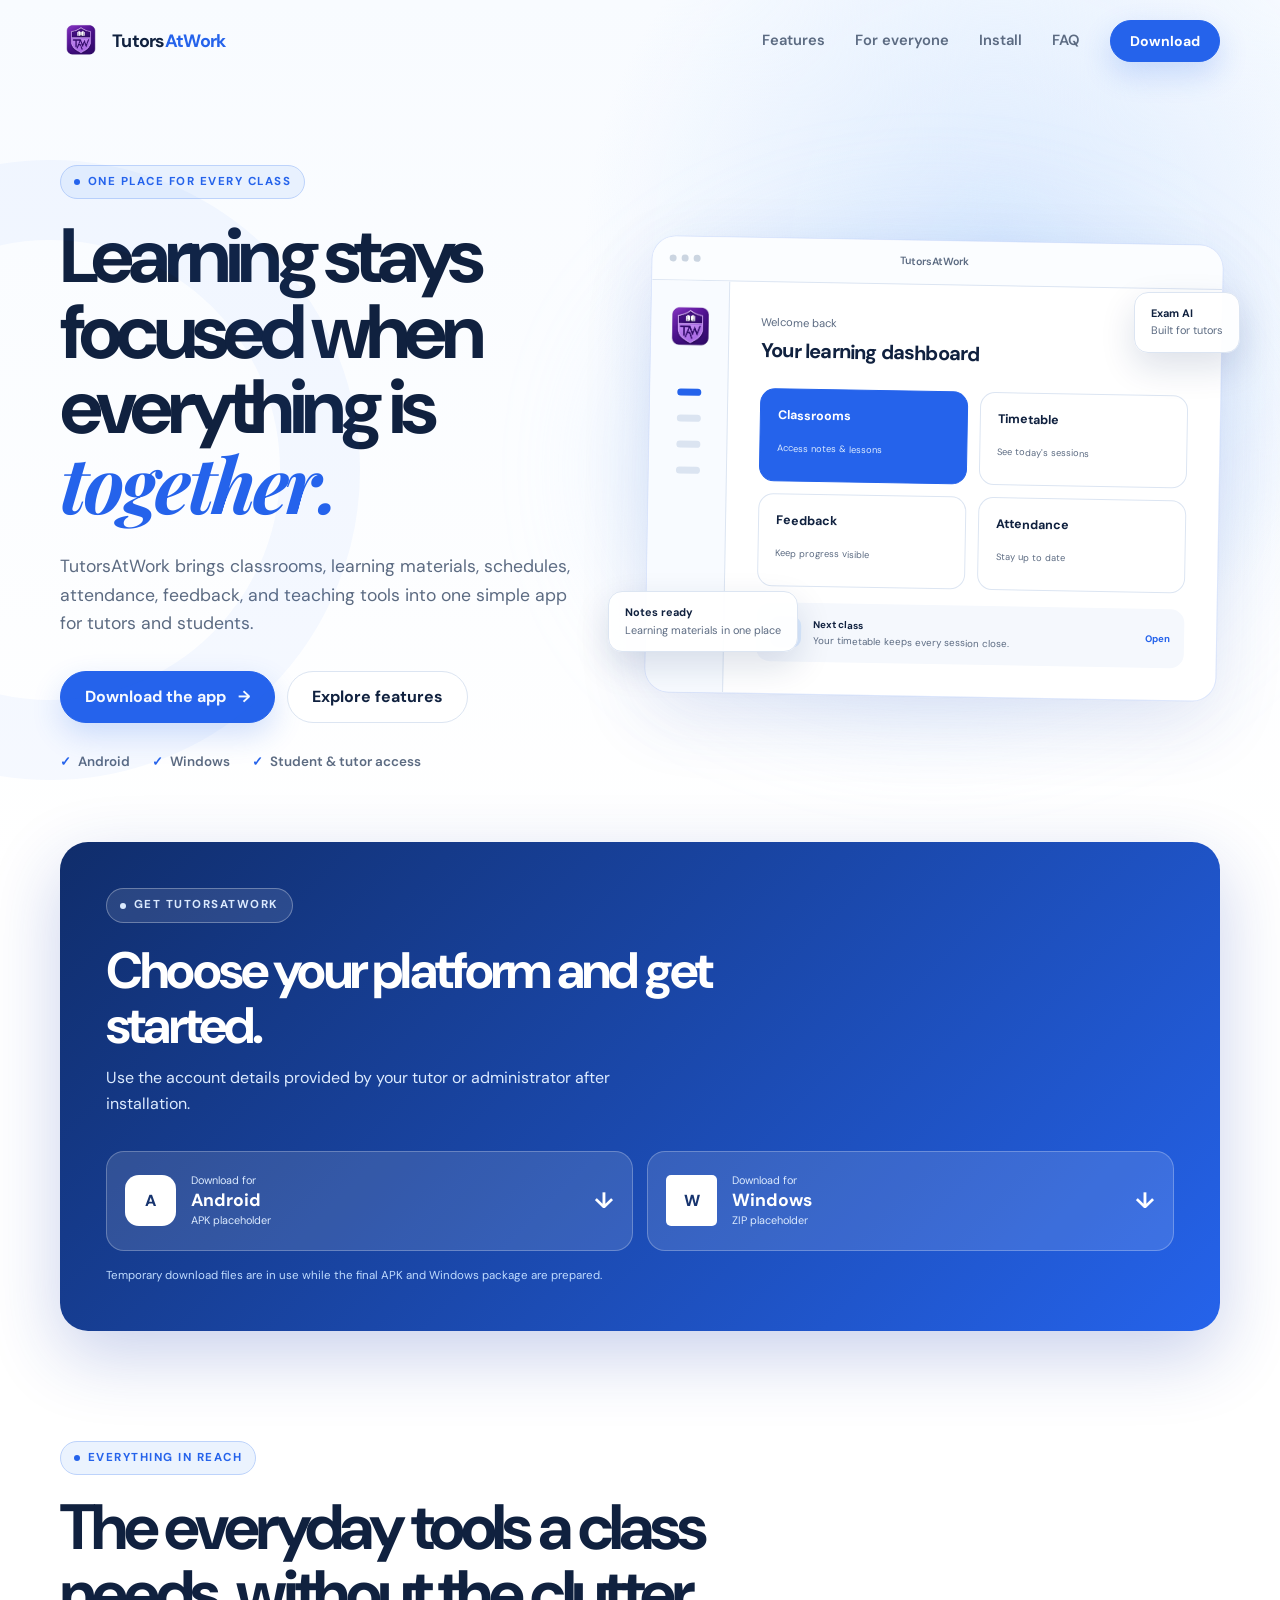
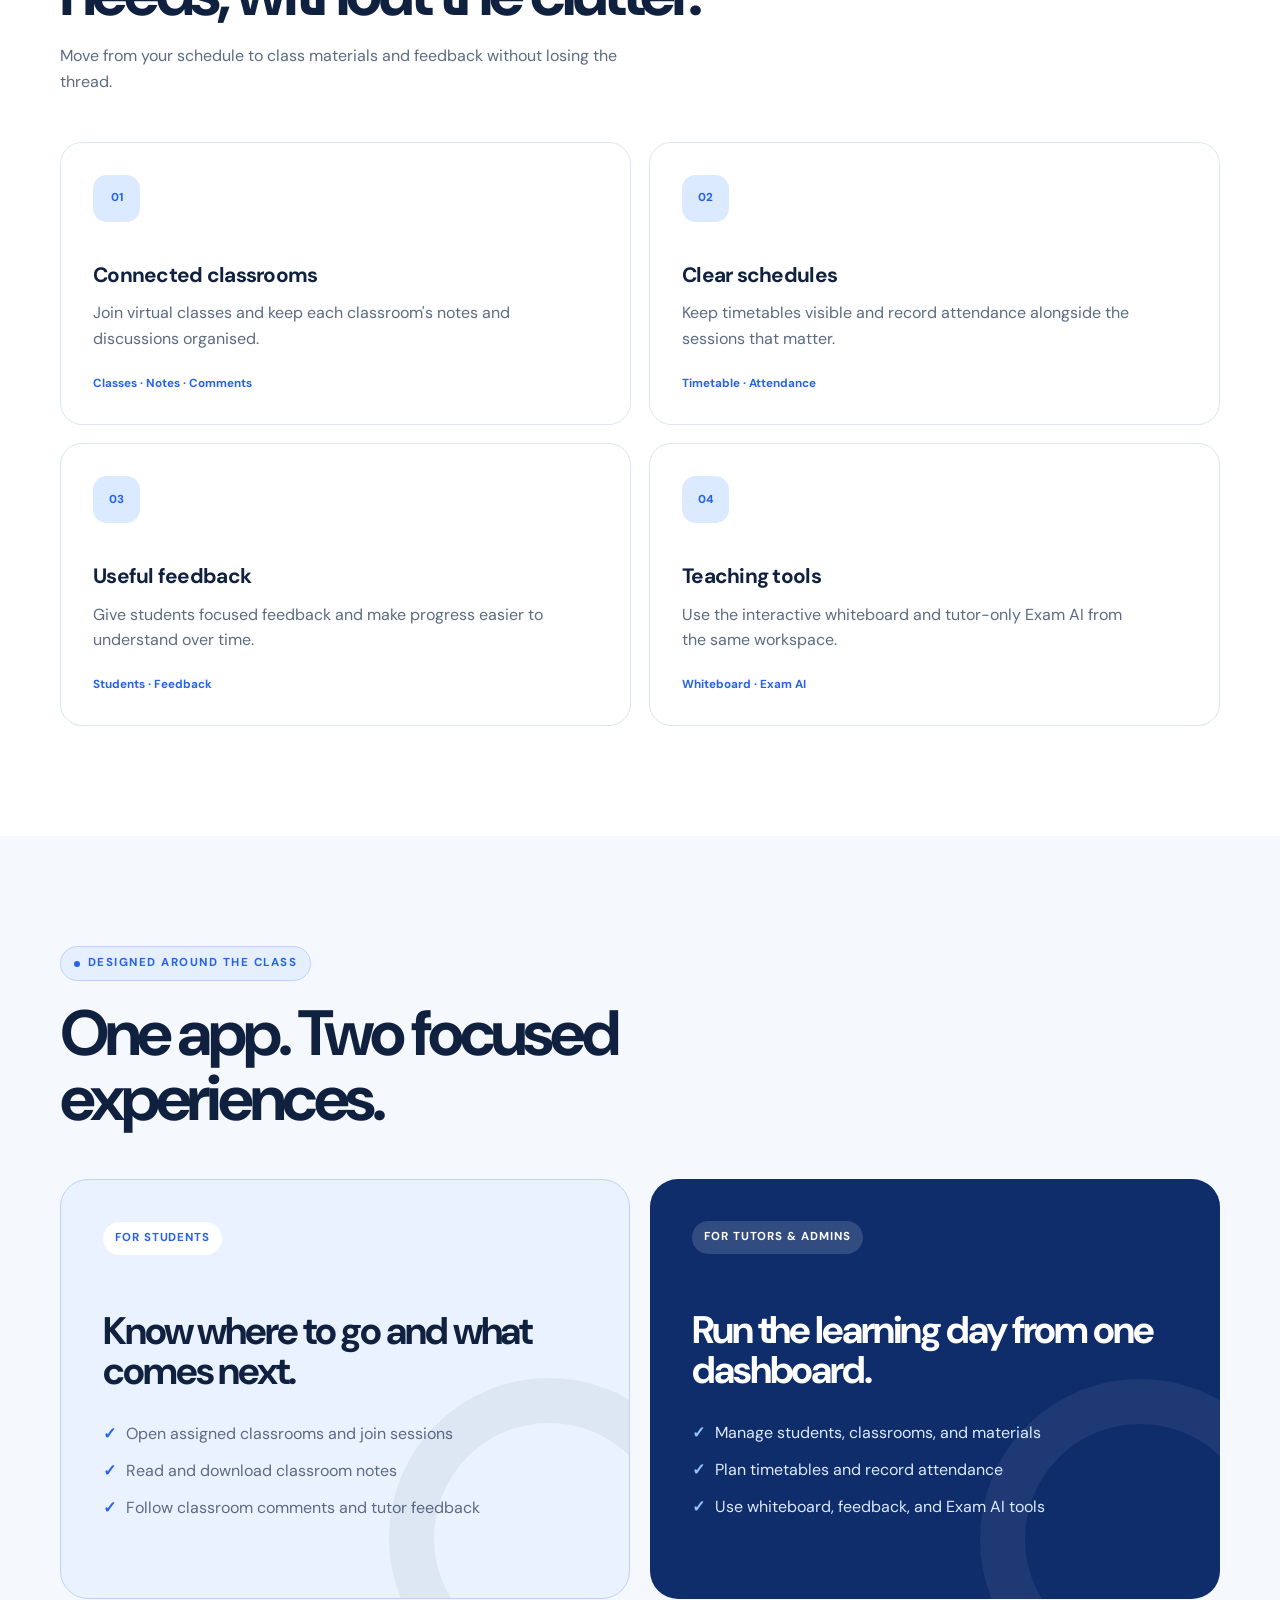
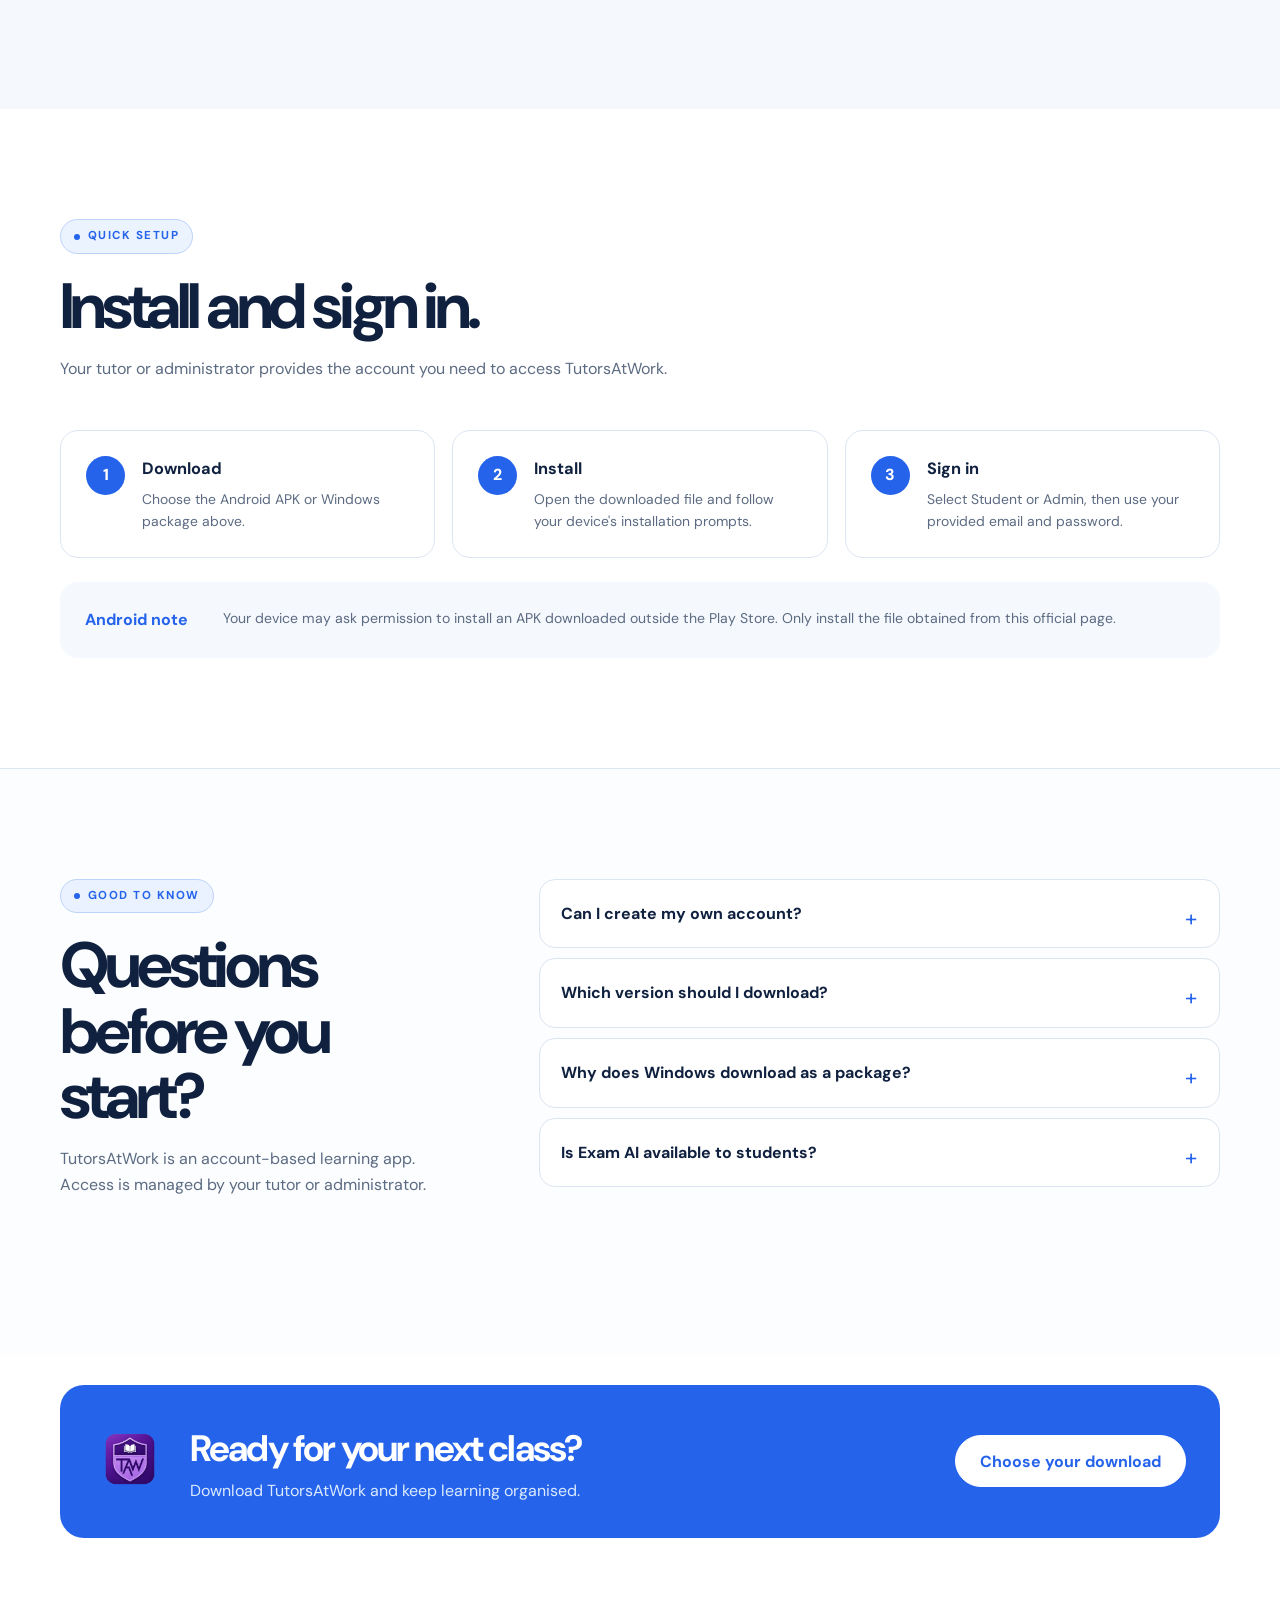
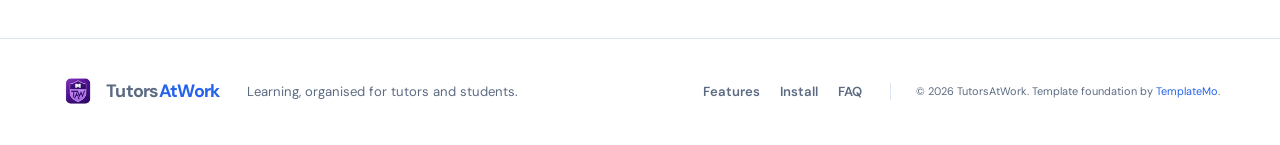
==== commit 2c12a77d: "Build TutorsAtWork download website" ====
--- a/index.html
+++ b/index.html
@@ -1,751 +1,243 @@
 <!DOCTYPE html>
 <html lang="en">
 <head>
-  <meta charset="UTF-8" />
-  <meta name="viewport" content="width=device-width, initial-scale=1.0" />
-  <title>TemplateMo 622 Clearwave</title>
-  <!--
-  TemplateMo 622 Clearwave
-  https://templatemo.com/tm-622-clearwave
-  Free for personal and commercial use
-  -->
-  <link rel="preconnect" href="https://fonts.googleapis.com" />
-  <link rel="preconnect" href="https://fonts.gstatic.com" crossorigin />
-  <link href="https://fonts.googleapis.com/css2?family=DM+Sans:ital,opsz,wght@0,9..40,300;0,9..40,400;0,9..40,500;0,9..40,600;0,9..40,700;1,9..40,300&family=Playfair+Display:ital,wght@0,700;1,600&display=swap" rel="stylesheet" />
-
-  <link rel="stylesheet" href="templatemo-622-clearwave.css" />
+  <meta charset="UTF-8">
+  <meta name="viewport" content="width=device-width, initial-scale=1.0">
+  <meta name="description" content="Download TutorsAtWork for Android and Windows. Keep classrooms, notes, attendance, feedback, and teaching tools together.">
+  <meta name="theme-color" content="#2563eb">
+  <title>TutorsAtWork | Learning, organised</title>
+  <link rel="preconnect" href="https://fonts.googleapis.com">
+  <link rel="preconnect" href="https://fonts.gstatic.com" crossorigin>
+  <link href="https://fonts.googleapis.com/css2?family=DM+Sans:wght@400;500;600;700&family=Playfair+Display:ital,wght@1,700&display=swap" rel="stylesheet">
+  <link rel="icon" href="images/taw-logo.png">
+  <link rel="stylesheet" href="templatemo-622-clearwave.css">
 </head>
 <body>
-
-  <!-- ── MOBILE MENU ── -->
-  <div class="mobile-menu" id="mobileMenu" role="dialog" aria-modal="true" aria-label="Navigation">
-    <a href="#screens">App</a>
-    <a href="#features">Features</a>
-    <a href="#pricing">Pricing</a>
-    <a href="#testimonials">Reviews</a>
-    <a href="#integrations">Integrations</a>
-    <a href="#faq">FAQ</a>
-    <a href="#" class="mobile-cta btn-primary">Start Free Trial</a>
-  </div>
-
-  <!-- ── 1. NAV ── -->
-  <nav class="nav" id="mainNav" role="navigation" aria-label="Main navigation">
-    <div class="nav-inner">
-      <a href="#" class="nav-logo">clear<span>wave</span></a>
-      <ul class="nav-links" role="list">
-        <li><a href="#screens">App</a></li>
-        <li><a href="#features">Features</a></li>
-        <li><a href="#pricing">Pricing</a></li>
-        <li><a href="#testimonials">Reviews</a></li>
-        <li><a href="#faq">FAQ</a></li>
-      </ul>
-      <div class="nav-cta">
-        <a href="#" class="btn-ghost">Sign in</a>
-        <a href="#" class="btn-primary">Start Free Trial</a>
-      </div>
-      <button class="nav-hamburger" id="hamburger" aria-label="Toggle menu" aria-expanded="false">
+  <header class="site-header" id="top">
+    <nav class="nav container" aria-label="Main navigation">
+      <a class="brand" href="#top" aria-label="TutorsAtWork home">
+        <img src="images/taw-logo.png" alt="" width="42" height="42">
+        <span>Tutors<span>AtWork</span></span>
+      </a>
+      <button class="menu-button" type="button" aria-expanded="false" aria-controls="nav-links">
         <span></span><span></span><span></span>
+        <span class="sr-only">Open navigation</span>
       </button>
-    </div>
-  </nav>
-
-  <!-- ── 2. HERO ── -->
-  <section class="hero">
-    <div class="container">
-      <div class="hero-inner">
-        <div class="hero-content">
-          <div class="hero-badge reveal">
-            <div class="hero-badge-dot">✦</div>
-            <span>Rated <strong>#1 Productivity SaaS</strong> of 2024</span>
-          </div>
-          <h1 class="hero-title reveal reveal-delay-1">
-            Your workflow,<br><em>finally clear.</em>
-          </h1>
-          <p class="hero-sub reveal reveal-delay-2">
-            Clearwave unifies your team's projects, data, and communication into one calm, focused surface. Less noise, more done.
-          </p>
-          <div class="hero-actions reveal reveal-delay-3">
-            <a href="#" class="btn-primary-lg">
-              Start Free — No Card
-              <span class="btn-arrow">→</span>
-            </a>
-            <a href="#screens" class="btn-outline-lg">
-              <span>▶</span> See it in action
-            </a>
-          </div>
-          <div class="hero-trust reveal reveal-delay-4">
-            <div class="trust-item">
-              <svg width="16" height="16" fill="none" viewBox="0 0 24 24" stroke="currentColor" stroke-width="2.5"><path stroke-linecap="round" stroke-linejoin="round" d="M9 12l2 2 4-4m5.618-4.016A11.955 11.955 0 0112 2.944a11.955 11.955 0 01-8.618 3.04A12.02 12.02 0 003 9c0 5.591 3.824 10.29 9 11.622 5.176-1.332 9-6.03 9-11.622 0-1.042-.133-2.052-.382-3.016z"/></svg>
-              SOC 2 Certified
+      <div class="nav-links" id="nav-links">
+        <a href="#features">Features</a>
+        <a href="#roles">For everyone</a>
+        <a href="#install">Install</a>
+        <a href="#faq">FAQ</a>
+        <a class="button button-small" href="#download">Download</a>
+      </div>
+    </nav>
+  </header>
+
+  <main>
+    <section class="hero">
+      <div class="container hero-grid">
+        <div class="hero-copy reveal">
+          <div class="eyebrow">One place for every class</div>
+          <h1>Learning stays focused when everything is <em>together.</em></h1>
+          <p class="lead">TutorsAtWork brings classrooms, learning materials, schedules, attendance, feedback, and teaching tools into one simple app for tutors and students.</p>
+          <div class="hero-actions">
+            <a class="button" href="#download">Download the app <span aria-hidden="true">→</span></a>
+            <a class="button button-secondary" href="#features">Explore features</a>
+          </div>
+          <div class="hero-notes" aria-label="Available platforms">
+            <span>Android</span>
+            <span>Windows</span>
+            <span>Student &amp; tutor access</span>
+          </div>
+        </div>
+
+        <div class="app-preview reveal reveal-delay">
+          <div class="preview-glow"></div>
+          <div class="preview-window">
+            <div class="window-bar">
+              <div class="window-dots"><span></span><span></span><span></span></div>
+              <div class="window-title">TutorsAtWork</div>
             </div>
-            <div class="trust-divider"></div>
-            <div class="trust-item">
-              <svg width="16" height="16" fill="none" viewBox="0 0 24 24" stroke="currentColor" stroke-width="2.5"><path stroke-linecap="round" stroke-linejoin="round" d="M13 10V3L4 14h7v7l9-11h-7z"/></svg>
-              99.9% Uptime SLA
-            </div>
-            <div class="trust-divider"></div>
-            <div class="trust-item">
-              <svg width="16" height="16" fill="none" viewBox="0 0 24 24" stroke="currentColor" stroke-width="2.5"><path stroke-linecap="round" stroke-linejoin="round" d="M17 20h5v-2a3 3 0 00-5.356-1.857M17 20H7m10 0v-2c0-.656-.126-1.283-.356-1.857M7 20H2v-2a3 3 0 015.356-1.857M7 20v-2c0-.656.126-1.283.356-1.857m0 0a5.002 5.002 0 019.288 0M15 7a3 3 0 11-6 0 3 3 0 016 0z"/></svg>
-              50k+ Teams
-            </div>
-          </div>
-        </div>
-        <div class="hero-visual reveal reveal-delay-2">
-          <div class="hero-dashboard">
-            <div class="dashboard-bar">
-              <div class="db-dot"></div><div class="db-dot"></div><div class="db-dot"></div>
-            </div>
-            <div class="dashboard-body">
-              <div class="db-header">
-                <div class="db-title">Team Performance</div>
-                <div class="db-tag">Live</div>
-              </div>
-              <div class="db-chart">
-                <div class="db-bar" style="height:35%"></div>
-                <div class="db-bar" style="height:55%"></div>
-                <div class="db-bar" style="height:42%"></div>
-                <div class="db-bar active" style="height:75%"></div>
-                <div class="db-bar" style="height:60%"></div>
-                <div class="db-bar active" style="height:88%"></div>
-                <div class="db-bar" style="height:70%"></div>
-                <div class="db-bar active" style="height:92%"></div>
-              </div>
-              <div class="db-stats">
-                <div class="db-stat">
-                  <div class="db-stat-val">94<span style="font-size:.9rem;color:var(--accent)">%</span></div>
-                  <div class="db-stat-label">Task Rate</div>
-                  <div class="db-stat-change">+12%</div>
+            <div class="preview-content">
+              <aside class="preview-sidebar">
+                <img src="images/taw-logo.png" alt="" width="54" height="54">
+                <span class="active"></span><span></span><span></span><span></span>
+              </aside>
+              <div class="preview-dashboard">
+                <p>Welcome back</p>
+                <h2>Your learning dashboard</h2>
+                <div class="preview-cards">
+                  <div class="preview-card blue"><b>Classrooms</b><span>Access notes &amp; lessons</span></div>
+                  <div class="preview-card"><b>Timetable</b><span>See today's sessions</span></div>
+                  <div class="preview-card"><b>Feedback</b><span>Keep progress visible</span></div>
+                  <div class="preview-card"><b>Attendance</b><span>Stay up to date</span></div>
                 </div>
-                <div class="db-stat">
-                  <div class="db-stat-val">2.4<span style="font-size:.9rem;color:var(--accent)">k</span></div>
-                  <div class="db-stat-label">Active Users</div>
-                  <div class="db-stat-change">+8%</div>
-                </div>
-                <div class="db-stat">
-                  <div class="db-stat-val">18<span style="font-size:.9rem;color:var(--accent)">h</span></div>
-                  <div class="db-stat-label">Saved / week</div>
-                  <div class="db-stat-change">+24%</div>
+                <div class="preview-strip">
+                  <span></span>
+                  <div><b>Next class</b><small>Your timetable keeps every session close.</small></div>
+                  <strong>Open</strong>
                 </div>
               </div>
             </div>
           </div>
-          <div class="hero-float-badge">
-            <div class="float-badge-icon">✦</div>
-            <div class="float-badge-text">
-              <strong>New integration</strong>
-              <span>Slack connected · just now</span>
-            </div>
-          </div>
-          <div class="hero-float-badge-2">
-            <div class="float-badge-2-val">↑ 34%</div>
-            <div class="float-badge-2-label">Output this week</div>
-          </div>
-        </div>
-      </div>
-    </div>
-  </section>
-
-  <!-- ── 3. LOGO TICKER ── -->
-  <div class="ticker-section">
-    <div class="ticker-label">Trusted by forward-thinking teams at</div>
-    <div class="ticker-track-wrap">
-      <div class="ticker-track">
-        <!-- Set 1 -->
-        <div class="ticker-item"><div class="ticker-item-icon"><svg width="16" height="16" viewBox="0 0 24 24" fill="var(--accent)"><rect x="3" y="3" width="7" height="7" rx="1"/><rect x="14" y="3" width="7" height="7" rx="1"/><rect x="3" y="14" width="7" height="7" rx="1"/><rect x="14" y="14" width="7" height="7" rx="1"/></svg></div>Nexaflow</div>
-        <div class="ticker-dot"></div>
-        <div class="ticker-item"><div class="ticker-item-icon"><svg width="16" height="16" viewBox="0 0 24 24" fill="var(--accent)"><circle cx="12" cy="12" r="9"/><path d="M12 7v5l3 3" stroke="#fff" stroke-width="2" stroke-linecap="round"/></svg></div>Meridian</div>
-        <div class="ticker-dot"></div>
-        <div class="ticker-item"><div class="ticker-item-icon"><svg width="16" height="16" viewBox="0 0 24 24" fill="var(--accent)"><polygon points="12,2 22,20 2,20"/></svg></div>Vanta Labs</div>
-        <div class="ticker-dot"></div>
-        <div class="ticker-item"><div class="ticker-item-icon"><svg width="16" height="16" viewBox="0 0 24 24" fill="var(--accent)"><path d="M4 4h16v12H4z M8 20h8"/></svg></div>Pulsar HQ</div>
-        <div class="ticker-dot"></div>
-        <div class="ticker-item"><div class="ticker-item-icon"><svg width="16" height="16" viewBox="0 0 24 24" fill="var(--accent)"><circle cx="12" cy="7" r="4"/><path d="M4 21c0-4 3.6-7 8-7s8 3 8 7"/></svg></div>Arclight</div>
-        <div class="ticker-dot"></div>
-        <div class="ticker-item"><div class="ticker-item-icon"><svg width="16" height="16" viewBox="0 0 24 24" fill="var(--accent)"><rect x="2" y="7" width="20" height="14" rx="2"/><path d="M16 7V5a2 2 0 00-2-2h-4a2 2 0 00-2 2v2"/></svg></div>Korova Co.</div>
-        <div class="ticker-dot"></div>
-        <div class="ticker-item"><div class="ticker-item-icon"><svg width="16" height="16" viewBox="0 0 24 24" fill="var(--accent)"><path d="M12 2L2 7l10 5 10-5-10-5zM2 17l10 5 10-5M2 12l10 5 10-5"/></svg></div>Stratum IO</div>
-        <div class="ticker-dot"></div>
-        <div class="ticker-item"><div class="ticker-item-icon"><svg width="16" height="16" viewBox="0 0 24 24" fill="var(--accent)"><path d="M22 12h-4l-3 9L9 3l-3 9H2"/></svg></div>Lumiq</div>
-        <div class="ticker-dot"></div>
-        <!-- Set 2 (duplicate for seamless loop) -->
-        <div class="ticker-item"><div class="ticker-item-icon"><svg width="16" height="16" viewBox="0 0 24 24" fill="var(--accent)"><rect x="3" y="3" width="7" height="7" rx="1"/><rect x="14" y="3" width="7" height="7" rx="1"/><rect x="3" y="14" width="7" height="7" rx="1"/><rect x="14" y="14" width="7" height="7" rx="1"/></svg></div>Nexaflow</div>
-        <div class="ticker-dot"></div>
-        <div class="ticker-item"><div class="ticker-item-icon"><svg width="16" height="16" viewBox="0 0 24 24" fill="var(--accent)"><circle cx="12" cy="12" r="9"/><path d="M12 7v5l3 3" stroke="#fff" stroke-width="2" stroke-linecap="round"/></svg></div>Meridian</div>
-        <div class="ticker-dot"></div>
-        <div class="ticker-item"><div class="ticker-item-icon"><svg width="16" height="16" viewBox="0 0 24 24" fill="var(--accent)"><polygon points="12,2 22,20 2,20"/></svg></div>Vanta Labs</div>
-        <div class="ticker-dot"></div>
-        <div class="ticker-item"><div class="ticker-item-icon"><svg width="16" height="16" viewBox="0 0 24 24" fill="var(--accent)"><path d="M4 4h16v12H4z M8 20h8"/></svg></div>Pulsar HQ</div>
-        <div class="ticker-dot"></div>
-        <div class="ticker-item"><div class="ticker-item-icon"><svg width="16" height="16" viewBox="0 0 24 24" fill="var(--accent)"><circle cx="12" cy="7" r="4"/><path d="M4 21c0-4 3.6-7 8-7s8 3 8 7"/></svg></div>Arclight</div>
-        <div class="ticker-dot"></div>
-        <div class="ticker-item"><div class="ticker-item-icon"><svg width="16" height="16" viewBox="0 0 24 24" fill="var(--accent)"><rect x="2" y="7" width="20" height="14" rx="2"/><path d="M16 7V5a2 2 0 00-2-2h-4a2 2 0 00-2 2v2"/></svg></div>Korova Co.</div>
-        <div class="ticker-dot"></div>
-        <div class="ticker-item"><div class="ticker-item-icon"><svg width="16" height="16" viewBox="0 0 24 24" fill="var(--accent)"><path d="M12 2L2 7l10 5 10-5-10-5zM2 17l10 5 10-5M2 12l10 5 10-5"/></svg></div>Stratum IO</div>
-        <div class="ticker-dot"></div>
-        <div class="ticker-item"><div class="ticker-item-icon"><svg width="16" height="16" viewBox="0 0 24 24" fill="var(--accent)"><path d="M22 12h-4l-3 9L9 3l-3 9H2"/></svg></div>Lumiq</div>
-        <div class="ticker-dot"></div>
-      </div>
-    </div>
-  </div>
-
-  <!-- ── 5. 3D PHONE CAROUSEL ── -->
-  <section class="carousel-section" id="screens">
-    <div class="container">
-      <div class="carousel-header">
-        <div class="section-label reveal">Mobile App</div>
-        <h2 class="section-title reveal reveal-delay-1">Your workspace,<br><em>in your pocket</em></h2>
-        <p class="section-sub reveal reveal-delay-2">The Clearwave mobile app brings every dashboard, task, and notification to you — beautifully adapted for any screen.</p>
-      </div>
-    </div>
-    <div class="carousel-zoom">
-      <button class="zoom-btn" id="zoomOut" aria-label="Zoom out">−</button>
-      <div class="zoom-pips" id="zoomPips"></div>
-      <button class="zoom-btn" id="zoomIn" aria-label="Zoom in">+</button>
-    </div>
-
-    <div class="carousel-stage" id="carouselStage">
-      <div class="carousel-track" id="carouselTrack">
-
-        <!-- Phone screens: 5 different screen designs + extras for looping -->
-        <!-- We will render 7 cards and cycle positions -->
-
-        <div class="phone-card" data-pos="left2" data-index="0">
-          <div class="phone-shell">
-            <div class="phone-screen">
-              <img src="images/tm-622-screen-01.jpg" alt="App screen 1" style="width:100%;height:100%;object-fit:cover;display:block;" loading="lazy" />
-            </div>
-          </div>
-
-        </div>
-
-        <div class="phone-card" data-pos="left1" data-index="1">
-          <div class="phone-shell">
-            <div class="phone-screen">
-              <img src="images/tm-622-screen-02.jpg" alt="App screen 2" style="width:100%;height:100%;object-fit:cover;display:block;" loading="lazy" />
-            </div>
-          </div>
-
-        </div>
-
-        <div class="phone-card" data-pos="center" data-index="2">
-          <div class="phone-shell">
-            <div class="phone-screen">
-              <img src="images/tm-622-screen-03.jpg" alt="App screen 3" style="width:100%;height:100%;object-fit:cover;display:block;" loading="lazy" />
-            </div>
-          </div>
-
-        </div>
-
-        <div class="phone-card" data-pos="right1" data-index="3">
-          <div class="phone-shell">
-            <div class="phone-screen">
-              <img src="images/tm-622-screen-04.jpg" alt="App screen 4" style="width:100%;height:100%;object-fit:cover;display:block;" loading="lazy" />
-            </div>
-          </div>
-
-        </div>
-
-        <div class="phone-card" data-pos="right2" data-index="4">
-          <div class="phone-shell">
-            <div class="phone-screen">
-              <img src="images/tm-622-screen-05.jpg" alt="App screen 5" style="width:100%;height:100%;object-fit:cover;display:block;" loading="lazy" />
-            </div>
-          </div>
-
-        </div>
-
-      </div>
-    </div>
-
-    <div style="display:flex;align-items:center;justify-content:center;gap:24px;width:100%;margin-top:48px;">
-      <button class="carousel-btn" id="carouselPrev" aria-label="Previous screen">
-        <svg width="16" height="16" fill="none" viewBox="0 0 24 24" stroke="currentColor" stroke-width="2.5"><path stroke-linecap="round" stroke-linejoin="round" d="M15 19l-7-7 7-7"/></svg>
-      </button>
-      <div class="carousel-dots" id="carouselDots"></div>
-      <button class="carousel-btn" id="carouselNext" aria-label="Next screen">
-        <svg width="16" height="16" fill="none" viewBox="0 0 24 24" stroke="currentColor" stroke-width="2.5"><path stroke-linecap="round" stroke-linejoin="round" d="M9 5l7 7-7 7"/></svg>
-      </button>
-    </div>
-  </section>
-
-  <!-- ── 4. FEATURES ── -->
-  <section class="features-section" id="features">
-    <div class="container">
-      <div class="features-header">
-        <div class="section-label reveal">Platform Features</div>
-        <h2 class="section-title reveal reveal-delay-1">Built for <em>clarity</em><br>at every scale</h2>
-        <p class="section-sub reveal reveal-delay-2">Every feature is designed to reduce friction and surface what matters. No bloat, no configuration maze.</p>
-      </div>
-
-      <!-- Feature 1 -->
-      <div class="feature-row">
-        <div class="feature-content reveal">
-          <div class="feature-number">01 — Unified Dashboard</div>
-          <h3 class="feature-title">Every metric, one calm surface</h3>
-          <p class="feature-desc">Pull data from any source into a single, composable view. Share live dashboards with stakeholders — no exports, no screenshots.</p>
-          <div class="feature-checklist">
-            <div class="feature-check"><div class="check-icon">✓</div><span>Drag-and-drop widget builder</span></div>
-            <div class="feature-check"><div class="check-icon">✓</div><span>Real-time data sync across all sources</span></div>
-            <div class="feature-check"><div class="check-icon">✓</div><span>Role-based sharing with granular permissions</span></div>
-          </div>
-        </div>
-        <div class="feature-visual reveal reveal-delay-1">
-          <div class="feature-visual-inner">
-            <div class="fv-row">
-              <div class="fv-card">
-                <div class="fv-card-label">Monthly Revenue</div>
-                <div class="fv-card-val">$84.2k</div>
-                <div class="fv-card-bar"><div class="fv-card-bar-fill" style="width:72%"></div></div>
-              </div>
-              <div class="fv-card">
-                <div class="fv-card-label">Active Users</div>
-                <div class="fv-card-val">12,481</div>
-                <div class="fv-card-bar"><div class="fv-card-bar-fill" style="width:88%"></div></div>
-              </div>
-            </div>
-            <div class="fv-card">
-              <div class="fv-card-label">Recent Activity</div>
-              <div class="fv-list" style="margin-top:8px">
-                <div class="fv-list-item"><span class="fv-list-name">Q3 Report synced</span><span class="fv-pill green">Done</span></div>
-                <div class="fv-list-item"><span class="fv-list-name">Team review pending</span><span class="fv-pill blue">Active</span></div>
-                <div class="fv-list-item"><span class="fv-list-name">Analytics export</span><span class="fv-pill dim">Queued</span></div>
-              </div>
-            </div>
-          </div>
-        </div>
-      </div>
-
-      <!-- Feature 2 -->
-      <div class="feature-row reverse">
-        <div class="feature-content reveal">
-          <div class="feature-number">02 — Smart Automation</div>
-          <h3 class="feature-title">Routines that run<br><em>themselves</em></h3>
-          <p class="feature-desc">Build automation flows with natural language. Clearwave understands your intent and suggests the next step — no flowchart diagrams needed.</p>
-          <div class="feature-checklist">
-            <div class="feature-check"><div class="check-icon">✓</div><span>Natural language automation builder</span></div>
-            <div class="feature-check"><div class="check-icon">✓</div><span>500+ pre-built trigger templates</span></div>
-            <div class="feature-check"><div class="check-icon">✓</div><span>Full audit trail for every action</span></div>
-          </div>
-        </div>
-        <div class="feature-visual reveal reveal-delay-1">
-          <div class="feature-visual-inner">
-            <div class="fv-card">
-              <div class="fv-card-label">Active Automations</div>
-              <div class="fv-list" style="margin-top:8px">
-                <div class="fv-list-item"><span class="fv-list-name">Weekly digest → Slack</span><span class="fv-pill green">Running</span></div>
-                <div class="fv-list-item"><span class="fv-list-name">Lead scored → Notify sales</span><span class="fv-pill green">Running</span></div>
-                <div class="fv-list-item"><span class="fv-list-name">Invoice due → Alert CFO</span><span class="fv-pill blue">Active</span></div>
-                <div class="fv-list-item"><span class="fv-list-name">Report sync → Drive</span><span class="fv-pill dim">Paused</span></div>
-              </div>
-            </div>
-            <div class="fv-row">
-              <div class="fv-card fv-wide">
-                <div class="fv-card-label">Hours Saved This Month</div>
-                <div class="fv-card-val">148h</div>
-                <div class="fv-card-bar"><div class="fv-card-bar-fill" style="width:91%"></div></div>
-              </div>
-              <div class="fv-card">
-                <div class="fv-card-label">Flows</div>
-                <div class="fv-card-val">24</div>
-              </div>
-            </div>
-          </div>
-        </div>
-      </div>
-
-      <!-- Feature 3 -->
-      <div class="feature-row">
-        <div class="feature-content reveal">
-          <div class="feature-number">03 — Team Collaboration</div>
-          <h3 class="feature-title">Comments, context,<br>and <em>clarity</em></h3>
-          <p class="feature-desc">Annotate anything, assign tasks inline, and resolve conversations without switching tabs. The work and the discussion stay together.</p>
-          <div class="feature-checklist">
-            <div class="feature-check"><div class="check-icon">✓</div><span>Inline comments on any data point</span></div>
-            <div class="feature-check"><div class="check-icon">✓</div><span>Threaded task assignments</span></div>
-            <div class="feature-check"><div class="check-icon">✓</div><span>Real-time presence and live cursors</span></div>
-          </div>
-        </div>
-        <div class="feature-visual reveal reveal-delay-1">
-          <div class="feature-visual-inner">
-            <div class="fv-row">
-              <div class="fv-card fv-wide">
-                <div class="fv-card-label">Online Now</div>
-                <div style="display:flex;gap:-4px;margin-top:6px">
-                  <div style="width:28px;height:28px;border-radius:50%;background:var(--accent);border:2px solid var(--surface);display:flex;align-items:center;justify-content:center;font-size:10px;font-weight:700;color:#fff">A</div>
-                  <div style="width:28px;height:28px;border-radius:50%;background:var(--accent-mid);border:2px solid var(--surface);display:flex;align-items:center;justify-content:center;font-size:10px;font-weight:700;color:#fff;margin-left:-6px">K</div>
-                  <div style="width:28px;height:28px;border-radius:50%;background:#5A6B66;border:2px solid var(--surface);display:flex;align-items:center;justify-content:center;font-size:10px;font-weight:700;color:#fff;margin-left:-6px">M</div>
-                  <div style="width:28px;height:28px;border-radius:50%;background:var(--bg-alt);border:2px solid var(--surface);display:flex;align-items:center;justify-content:center;font-size:9px;color:var(--text-2);margin-left:-6px">+5</div>
-                </div>
-              </div>
-              <div class="fv-card">
-                <div class="fv-card-label">Open Tasks</div>
-                <div class="fv-card-val">37</div>
-              </div>
-            </div>
-            <div class="fv-card">
-              <div class="fv-card-label">Recent Comments</div>
-              <div class="fv-list" style="margin-top:8px">
-                <div class="fv-list-item"><span class="fv-list-name">Alex → Q3 chart updated</span><span class="fv-pill green">Resolved</span></div>
-                <div class="fv-list-item"><span class="fv-list-name">Kim → Review needed</span><span class="fv-pill blue">Open</span></div>
-                <div class="fv-list-item"><span class="fv-list-name">Maya → Approved & shipped</span><span class="fv-pill green">Done</span></div>
-              </div>
-            </div>
-          </div>
-        </div>
-      </div>
-    </div>
-  </section>
-
-  <!-- ── 6. STATS ── -->
-  <section class="stats-section">
-    <div class="container">
-      <div class="stats-grid">
-        <div class="stat-card reveal">
-          <div class="stat-rule"></div>
-          <div class="stat-value"><span class="stat-num" data-target="50">0</span><span class="stat-suffix">k+</span></div>
-          <div class="stat-label">Teams Worldwide</div>
-          <div class="stat-sublabel">Across 80+ countries</div>
-        </div>
-        <div class="stat-card reveal reveal-delay-1">
-          <div class="stat-rule"></div>
-          <div class="stat-value"><span class="stat-num" data-target="34">0</span><span class="stat-suffix">%</span></div>
-          <div class="stat-label">Avg. Productivity Gain</div>
-          <div class="stat-sublabel">Measured in first 30 days</div>
-        </div>
-        <div class="stat-card reveal reveal-delay-2">
-          <div class="stat-rule"></div>
-          <div class="stat-value"><span class="stat-num" data-target="99" data-decimal="9">0</span><span class="stat-suffix">%</span></div>
-          <div class="stat-label">Uptime SLA</div>
-          <div class="stat-sublabel">Guaranteed and monitored</div>
-        </div>
-        <div class="stat-card reveal reveal-delay-3">
-          <div class="stat-rule"></div>
-          <div class="stat-value"><span class="stat-num" data-target="18">0</span><span class="stat-suffix">h</span></div>
-          <div class="stat-label">Saved Per Team Weekly</div>
-          <div class="stat-sublabel">On average across all plans</div>
-        </div>
-      </div>
-    </div>
-  </section>
-
-  <!-- ── 7. PRICING ── -->
-  <section class="pricing-section" id="pricing">
-    <div class="container">
-      <div class="pricing-header">
-        <div class="section-label reveal">Pricing</div>
-        <h2 class="section-title reveal reveal-delay-1">Simple, <em>transparent</em> pricing</h2>
-        <p class="section-sub reveal reveal-delay-2">No hidden fees. No surprise overages. Cancel anytime.</p>
-      </div>
-      <div class="pricing-toggle reveal">
-        <span class="toggle-label active" id="monthlyLabel">Monthly</span>
-        <div class="toggle-switch" id="pricingToggle" role="switch" aria-checked="false" tabindex="0" aria-label="Toggle annual billing"></div>
-        <span class="toggle-label" id="annualLabel">Annual</span>
-        <div class="toggle-badge">Save 35%</div>
-      </div>
-      <div class="pricing-grid">
-        <div class="pricing-card reveal">
-          <div class="pricing-tier">Starter</div>
-          <div class="pricing-price">
-            <span class="price-currency">$</span>
-            <span class="price-amount" id="price-starter">20</span>
-            <span class="price-period">&nbsp;/ mo</span>
-          </div>
-          <div class="price-annual-note" id="annual-note-starter">&nbsp;</div>
-          <p class="pricing-desc">For individuals and small teams getting started with structured workflows.</p>
-          <div class="pricing-divider"></div>
-          <div class="pricing-features">
-            <div class="pricing-feature"><div class="pricing-check">✓</div><span>Up to 5 team members</span></div>
-            <div class="pricing-feature"><div class="pricing-check">✓</div><span>10 active dashboards</span></div>
-            <div class="pricing-feature"><div class="pricing-check">✓</div><span>Basic automations (50/mo)</span></div>
-            <div class="pricing-feature"><div class="pricing-check">✓</div><span>7-day data history</span></div>
-            <div class="pricing-feature"><div class="pricing-check">✓</div><span>Email support</span></div>
-          </div>
-          <a href="#" class="pricing-cta">Start Free Trial</a>
-        </div>
-        <div class="pricing-card featured reveal reveal-delay-1">
-          <div class="pricing-badge">Most Popular</div>
-          <div class="pricing-tier">Professional</div>
-          <div class="pricing-price">
-            <span class="price-currency">$</span>
-            <span class="price-amount" id="price-pro">60</span>
-            <span class="price-period">&nbsp;/ mo</span>
-          </div>
-          <div class="price-annual-note" id="annual-note-pro">&nbsp;</div>
-          <p class="pricing-desc">For growing teams that need powerful automation and advanced reporting.</p>
-          <div class="pricing-divider"></div>
-          <div class="pricing-features">
-            <div class="pricing-feature"><div class="pricing-check">✓</div><span>Up to 25 team members</span></div>
-            <div class="pricing-feature"><div class="pricing-check">✓</div><span>Unlimited dashboards</span></div>
-            <div class="pricing-feature"><div class="pricing-check">✓</div><span>Advanced automations (unlimited)</span></div>
-            <div class="pricing-feature"><div class="pricing-check">✓</div><span>90-day data history</span></div>
-            <div class="pricing-feature"><div class="pricing-check">✓</div><span>Priority chat support</span></div>
-            <div class="pricing-feature"><div class="pricing-check">✓</div><span>Mobile app access</span></div>
-          </div>
-          <a href="#" class="pricing-cta">Start Free Trial</a>
-        </div>
-        <div class="pricing-card reveal reveal-delay-2">
-          <div class="pricing-tier">Enterprise</div>
-          <div class="pricing-price">
-            <span class="price-currency">$</span>
-            <span class="price-amount" id="price-ent">150</span>
-            <span class="price-period">&nbsp;/ mo</span>
-          </div>
-          <div class="price-annual-note" id="annual-note-ent">&nbsp;</div>
-          <p class="pricing-desc">For large organizations with custom requirements and compliance needs.</p>
-          <div class="pricing-divider"></div>
-          <div class="pricing-features">
-            <div class="pricing-feature"><div class="pricing-check">✓</div><span>Unlimited members</span></div>
-            <div class="pricing-feature"><div class="pricing-check">✓</div><span>Custom integrations & API</span></div>
-            <div class="pricing-feature"><div class="pricing-check">✓</div><span>SSO & advanced permissions</span></div>
-            <div class="pricing-feature"><div class="pricing-check">✓</div><span>Unlimited data history</span></div>
-            <div class="pricing-feature"><div class="pricing-check">✓</div><span>Dedicated success manager</span></div>
-            <div class="pricing-feature"><div class="pricing-check">✓</div><span>SOC 2 & compliance reports</span></div>
-          </div>
-          <a href="#" class="pricing-cta">Contact Sales</a>
-        </div>
-      </div>
-    </div>
-  </section>
-
-  <!-- ── 8. TESTIMONIALS ── -->
-  <section class="testimonials-section" id="testimonials">
-    <div class="container">
-      <div class="testimonials-header">
-        <div class="section-label reveal">Customer Stories</div>
-        <h2 class="section-title reveal reveal-delay-1">Teams that <em>love</em> Clearwave</h2>
-        <p class="section-sub reveal reveal-delay-2">Don't take our word for it — here's what real teams say after 90 days.</p>
-      </div>
-      <div class="testimonials-grid">
-        <div class="testimonial-card tall reveal">
-          <div class="testimonial-stars"><span>★</span><span>★</span><span>★</span><span>★</span><span>★</span></div>
-          <p class="testimonial-quote">"We replaced three separate tools with Clearwave and actually have fewer meetings now. The automation flows handle the handoffs our team used to spend mornings sorting out. It's the calmest our workflow has ever felt."</p>
-          <div class="testimonial-author">
-            <div class="author-avatar">SL</div>
-            <div>
-              <div class="author-name">Sarah Lindqvist</div>
-              <div class="author-role">Head of Operations · Stratum IO</div>
-            </div>
-          </div>
-        </div>
-        <div class="testimonial-card reveal reveal-delay-1">
-          <div class="testimonial-stars"><span>★</span><span>★</span><span>★</span><span>★</span><span>★</span></div>
-          <p class="testimonial-quote">"The mobile app alone justified the switch. I can review dashboards and approve tasks between meetings without opening my laptop."</p>
-          <div class="testimonial-author">
-            <div class="author-avatar">MR</div>
-            <div>
-              <div class="author-name">Marcus Reyes</div>
-              <div class="author-role">Product Director · Meridian</div>
-            </div>
-          </div>
-        </div>
-        <div class="testimonial-card reveal reveal-delay-2">
-          <div class="testimonial-stars"><span>★</span><span>★</span><span>★</span><span>★</span><span>★</span></div>
-          <p class="testimonial-quote">"Onboarding our 30-person team took one afternoon. The learning curve is genuinely flat."</p>
-          <div class="testimonial-author">
-            <div class="author-avatar">PK</div>
-            <div>
-              <div class="author-name">Priya Kapoor</div>
-              <div class="author-role">Engineering Lead · Vanta Labs</div>
-            </div>
-          </div>
-        </div>
-        <div class="testimonial-card reveal reveal-delay-1">
-          <div class="testimonial-stars"><span>★</span><span>★</span><span>★</span><span>★</span><span>★</span></div>
-          <p class="testimonial-quote">"The reporting features are leagues ahead of what we had. We can finally show stakeholders live data instead of preparing decks."</p>
-          <div class="testimonial-author">
-            <div class="author-avatar">TW</div>
-            <div>
-              <div class="author-name">Tom Wainwright</div>
-              <div class="author-role">CFO · Pulsar HQ</div>
-            </div>
-          </div>
-        </div>
-        <div class="testimonial-card reveal reveal-delay-2">
-          <div class="testimonial-stars"><span>★</span><span>★</span><span>★</span><span>★</span><span>★</span></div>
-          <p class="testimonial-quote">"Customer support actually reads your message. Had a custom integration question answered in under two hours."</p>
-          <div class="testimonial-author">
-            <div class="author-avatar">AN</div>
-            <div>
-              <div class="author-name">Aiko Nakamura</div>
-              <div class="author-role">CTO · Nexaflow</div>
-            </div>
-          </div>
-        </div>
-      </div>
-    </div>
-  </section>
-
-  <!-- ── 9. INTEGRATIONS ── -->
-  <section class="integrations-section" id="integrations">
-    <div class="container">
-      <div class="integrations-header">
-        <div class="section-label reveal">Integrations</div>
-        <h2 class="section-title reveal reveal-delay-1">Connects with your<br><em>existing stack</em></h2>
-        <p class="section-sub reveal reveal-delay-2">One-click integrations with the tools your team already uses. No dev work required.</p>
-      </div>
-      <div class="integrations-grid">
-        <div class="integration-tile reveal"><div class="integration-name">Slack</div></div>
-        <div class="integration-tile reveal reveal-delay-1"><div class="integration-name">Google Sheets</div></div>
-        <div class="integration-tile reveal reveal-delay-2"><div class="integration-name">Google Drive</div></div>
-        <div class="integration-tile reveal reveal-delay-3"><div class="integration-name">Zapier</div></div>
-        <div class="integration-tile reveal"><div class="integration-name">Stripe</div></div>
-        <div class="integration-tile reveal reveal-delay-1"><div class="integration-name">GitHub</div></div>
-        <div class="integration-tile reveal reveal-delay-2"><div class="integration-name">Notion</div></div>
-        <div class="integration-tile reveal reveal-delay-3"><div class="integration-name">Mailchimp</div></div>
-        <div class="integration-tile reveal"><div class="integration-name">HubSpot</div></div>
-        <div class="integration-tile reveal reveal-delay-1"><div class="integration-name">Airtable</div></div>
-        <div class="integration-tile reveal reveal-delay-2"><div class="integration-name">Intercom</div></div>
-        <div class="integration-tile reveal reveal-delay-3"><div class="integration-name">Salesforce</div></div>
-        <div class="integration-tile reveal"><div class="integration-name">Figma</div></div>
-        <div class="integration-tile reveal reveal-delay-1"><div class="integration-name">Linear</div></div>
-        <div class="integration-tile reveal reveal-delay-2"><div class="integration-name">Jira</div></div>
-        <div class="integration-tile reveal reveal-delay-3"><div class="integration-name">Webflow</div></div>
-      </div>
-    </div>
-  </section>
-
-  <!-- ── 10. FAQ ── -->
-  <section class="faq-section" id="faq">
-    <div class="container">
-      <div class="faq-inner">
-        <div class="faq-sidebar reveal">
-          <div class="section-label">FAQ</div>
-          <h2 class="section-title">Questions,<br><em>answered</em></h2>
-          <p class="section-sub">Can't find what you're looking for? Reach our team at hello@clearwave.io — we reply within 2 hours.</p>
-          <button class="faq-toggle-all" id="faqToggleAll">
-            <span id="faqToggleIcon">+</span> Expand all</button>
-        </div>
-        <div class="faq-list reveal reveal-delay-1" id="faqList">
-          <div class="faq-item">
-            <div class="faq-question" tabindex="0" role="button" aria-expanded="false">
-              Is there a free trial?
-              <div class="faq-icon">+</div>
-            </div>
-            <div class="faq-answer"><div class="faq-answer-inner">Yes — every plan starts with a 14-day free trial, no credit card required. You get full access to all features in your chosen tier so you can make a real evaluation before committing.</div></div>
-          </div>
-          <div class="faq-item">
-            <div class="faq-question" tabindex="0" role="button" aria-expanded="false">
-              How does pricing work for larger teams?
-              <div class="faq-icon">+</div>
-            </div>
-            <div class="faq-answer"><div class="faq-answer-inner">Starter and Professional plans are per-workspace, not per-seat — so you won't see surprise bills as your team grows. Enterprise plans are custom-quoted based on your specific needs and contract length.</div></div>
-          </div>
-          <div class="faq-item">
-            <div class="faq-question" tabindex="0" role="button" aria-expanded="false">
-              Can I migrate data from another tool?
-              <div class="faq-icon">+</div>
-            </div>
-            <div class="faq-answer"><div class="faq-answer-inner">We support CSV imports and direct migration from Notion, Airtable, Asana, and Trello. Enterprise customers get a dedicated migration specialist who handles the entire process for you.</div></div>
-          </div>
-          <div class="faq-item">
-            <div class="faq-question" tabindex="0" role="button" aria-expanded="false">
-              What does the 99.9% uptime SLA mean?
-              <div class="faq-icon">+</div>
-            </div>
-            <div class="faq-answer"><div class="faq-answer-inner">It means Clearwave is contractually committed to less than 8.7 hours of downtime per year. We monitor availability 24/7, post all incidents publicly at status.clearwave.io, and issue credits automatically if SLA is breached.</div></div>
-          </div>
-          <div class="faq-item">
-            <div class="faq-question" tabindex="0" role="button" aria-expanded="false">
-              Is my data secure?
-              <div class="faq-icon">+</div>
-            </div>
-            <div class="faq-answer"><div class="faq-answer-inner">Clearwave is SOC 2 Type II certified, GDPR compliant, and ISO 27001 aligned. All data is encrypted in transit and at rest. You can request a full security report from our compliance team at any time.</div></div>
-          </div>
-          <div class="faq-item">
-            <div class="faq-question" tabindex="0" role="button" aria-expanded="false">
-              Can I cancel anytime?
-              <div class="faq-icon">+</div>
-            </div>
-            <div class="faq-answer"><div class="faq-answer-inner">Yes. There are no lock-in contracts on monthly plans. Cancel from your account settings at any time and you won't be charged again. Annual plans are non-refundable but can be cancelled to stop renewal.</div></div>
-          </div>
-        </div>
-      </div>
-    </div>
-  </section>
-
-  <!-- ── 11. CTA BANNER ── -->
-  <section class="cta-section">
-    <div class="container">
-      <div class="cta-inner reveal">
-        <div class="cta-content">
-          <div class="cta-label">✦ Get Started Today</div>
-          <h2 class="cta-title">Ready for a<br><em>clearer workflow?</em></h2>
-          <p class="cta-sub">Join 50,000+ teams who replaced chaos with clarity. Set up in under 10 minutes.</p>
-        </div>
-        <div class="cta-actions">
-          <a href="#" class="btn-cta-primary">
-            Start Free Trial
-            <span>→</span>
-          </a>
-          <a href="#" class="btn-cta-ghost">Schedule a demo</a>
-        </div>
-      </div>
-    </div>
-  </section>
-
-  <!-- ── 12. FOOTER ── -->
-  <footer class="footer">
-    <div class="container">
-      <div class="footer-grid">
-        <div class="footer-brand">
-          <a href="#" class="nav-logo">clear<span style="color:var(--accent-light)">wave</span></a>
-          <p class="footer-brand-desc">The calm, powerful workspace for teams that want to focus on work — not on managing it.</p>
-          <div class="footer-socials">
-            <a href="#" class="social-btn" aria-label="Twitter / X">
-              <svg width="14" height="14" viewBox="0 0 24 24" fill="currentColor"><path d="M18.244 2.25h3.308l-7.227 8.26 8.502 11.24H16.17l-4.714-6.231-5.401 6.231H2.744l7.73-8.835L1.254 2.25H8.08l4.253 5.622zm-1.161 17.52h1.833L7.084 4.126H5.117z"/></svg>
+          <div class="floating-note floating-note-one"><b>Notes ready</b><span>Learning materials in one place</span></div>
+          <div class="floating-note floating-note-two"><b>Exam AI</b><span>Built for tutors</span></div>
+        </div>
+      </div>
+    </section>
+
+    <section class="download-section" id="download">
+      <div class="container">
+        <div class="download-panel reveal">
+          <div>
+            <div class="eyebrow light">Get TutorsAtWork</div>
+            <h2>Choose your platform and get started.</h2>
+            <p>Use the account details provided by your tutor or administrator after installation.</p>
+          </div>
+          <div class="download-cards">
+            <a class="download-card" href="downloads/TutorsAtWork-Android-placeholder.txt" download>
+              <div class="platform-icon" aria-hidden="true">A</div>
+              <div><span>Download for</span><b>Android</b><small>APK placeholder</small></div>
+              <strong aria-hidden="true">↓</strong>
             </a>
-            <a href="#" class="social-btn" aria-label="LinkedIn">
-              <svg width="14" height="14" viewBox="0 0 24 24" fill="currentColor"><path d="M20.447 20.452h-3.554v-5.569c0-1.328-.027-3.037-1.852-3.037-1.853 0-2.136 1.445-2.136 2.939v5.667H9.351V9h3.414v1.561h.046c.477-.9 1.637-1.85 3.37-1.85 3.601 0 4.267 2.37 4.267 5.455v6.286zM5.337 7.433a2.062 2.062 0 01-2.063-2.065 2.064 2.064 0 112.063 2.065zm1.782 13.019H3.555V9h3.564v11.452zM22.225 0H1.771C.792 0 0 .774 0 1.729v20.542C0 23.227.792 24 1.771 24h20.451C23.2 24 24 23.227 24 22.271V1.729C24 .774 23.2 0 22.222 0h.003z"/></svg>
+            <a class="download-card" href="downloads/TutorsAtWork-Windows-placeholder.txt" download>
+              <div class="platform-icon windows-icon" aria-hidden="true">W</div>
+              <div><span>Download for</span><b>Windows</b><small>ZIP placeholder</small></div>
+              <strong aria-hidden="true">↓</strong>
             </a>
-            <a href="#" class="social-btn" aria-label="YouTube">
-              <svg width="15" height="15" viewBox="0 0 24 24" fill="currentColor"><path d="M23.498 6.186a3.016 3.016 0 00-2.122-2.136C19.505 3.545 12 3.545 12 3.545s-7.505 0-9.377.505A3.017 3.017 0 00.502 6.186C0 8.07 0 12 0 12s0 3.93.502 5.814a3.016 3.016 0 002.122 2.136c1.871.505 9.376.505 9.376.505s7.505 0 9.377-.505a3.015 3.015 0 002.122-2.136C24 15.93 24 12 24 12s0-3.93-.502-5.814zM9.545 15.568V8.432L15.818 12l-6.273 3.568z"/></svg>
-            </a>
-            <a href="#" class="social-btn" aria-label="TikTok">
-              <svg width="13" height="13" viewBox="0 0 24 24" fill="currentColor"><path d="M12.525.02c1.31-.02 2.61-.01 3.91-.02.08 1.53.63 3.09 1.75 4.17 1.12 1.11 2.7 1.62 4.24 1.79v4.03c-1.44-.05-2.89-.35-4.2-.97-.57-.26-1.1-.59-1.62-.93-.01 2.92.01 5.84-.02 8.75-.08 1.4-.54 2.79-1.35 3.94-1.31 1.92-3.58 3.17-5.91 3.21-1.43.08-2.86-.31-4.08-1.03-2.02-1.19-3.44-3.37-3.65-5.71-.02-.5-.03-1-.01-1.49.18-1.9 1.12-3.72 2.58-4.96 1.66-1.44 3.98-2.13 6.15-1.72.02 1.48-.04 2.96-.04 4.44-.99-.32-2.15-.23-3.02.37-.63.41-1.11 1.04-1.36 1.75-.21.51-.15 1.07-.14 1.61.24 1.64 1.82 3.02 3.5 2.87 1.12-.01 2.19-.66 2.77-1.61.19-.33.4-.67.41-1.06.1-1.79.06-3.57.07-5.36.01-4.03-.01-8.05.02-12.07z"/></svg>
-            </a>
-          </div>
-        </div>
-        <div>
-          <div class="footer-col-label">Product</div>
-          <div class="footer-links">
-            <a href="#features">Features</a>
-            <a href="#screens">Mobile App</a>
-            <a href="#pricing">Pricing</a>
-            <a href="#integrations">Integrations</a>
-            <a href="#">Changelog</a>
-          </div>
-        </div>
-        <div>
-          <div class="footer-col-label">Company</div>
-          <div class="footer-links">
-            <a href="#">About</a>
-            <a href="#">Blog</a>
-            <a href="#">Careers</a>
-            <a href="#">Press Kit</a>
-            <a href="#">Status</a>
-          </div>
-        </div>
-        <div>
-          <div class="footer-col-label">Support</div>
-          <div class="footer-links">
-            <a href="#">Help Center</a>
-            <a href="#">Documentation</a>
-            <a href="#">Security</a>
-            <a href="#">Contact</a>
-            <a href="#">Community</a>
-          </div>
-        </div>
-      </div>
-      <div class="footer-bottom">
-        <div class="footer-copy">
-          © 2026 Clearwave. Design by <a rel="nofollow" href="https://templatemo.com" target="_blank">TemplateMo</a>
-        </div>
-        <div class="footer-legal">
-          <a href="#">Privacy Policy</a>
-          <a href="#">Terms of Service</a>
-          <a href="#">Cookie Policy</a>
-        </div>
-      </div>
+          </div>
+          <p class="placeholder-note">Temporary download files are in use while the final APK and Windows package are prepared.</p>
+        </div>
+      </div>
+    </section>
+
+    <section class="section" id="features">
+      <div class="container">
+        <div class="section-heading reveal">
+          <div class="eyebrow">Everything in reach</div>
+          <h2>The everyday tools a class needs, without the clutter.</h2>
+          <p>Move from your schedule to class materials and feedback without losing the thread.</p>
+        </div>
+        <div class="feature-grid">
+          <article class="feature-card reveal">
+            <div class="feature-icon">01</div>
+            <h3>Connected classrooms</h3>
+            <p>Join virtual classes and keep each classroom's notes and discussions organised.</p>
+            <span>Classes · Notes · Comments</span>
+          </article>
+          <article class="feature-card reveal reveal-delay">
+            <div class="feature-icon">02</div>
+            <h3>Clear schedules</h3>
+            <p>Keep timetables visible and record attendance alongside the sessions that matter.</p>
+            <span>Timetable · Attendance</span>
+          </article>
+          <article class="feature-card reveal">
+            <div class="feature-icon">03</div>
+            <h3>Useful feedback</h3>
+            <p>Give students focused feedback and make progress easier to understand over time.</p>
+            <span>Students · Feedback</span>
+          </article>
+          <article class="feature-card reveal reveal-delay">
+            <div class="feature-icon">04</div>
+            <h3>Teaching tools</h3>
+            <p>Use the interactive whiteboard and tutor-only Exam AI from the same workspace.</p>
+            <span>Whiteboard · Exam AI</span>
+          </article>
+        </div>
+      </div>
+    </section>
+
+    <section class="section roles-section" id="roles">
+      <div class="container">
+        <div class="section-heading reveal">
+          <div class="eyebrow">Designed around the class</div>
+          <h2>One app. Two focused experiences.</h2>
+        </div>
+        <div class="role-grid">
+          <article class="role-card student-card reveal">
+            <div class="role-label">For students</div>
+            <h3>Know where to go and what comes next.</h3>
+            <ul>
+              <li>Open assigned classrooms and join sessions</li>
+              <li>Read and download classroom notes</li>
+              <li>Follow classroom comments and tutor feedback</li>
+            </ul>
+          </article>
+          <article class="role-card tutor-card reveal reveal-delay">
+            <div class="role-label">For tutors &amp; admins</div>
+            <h3>Run the learning day from one dashboard.</h3>
+            <ul>
+              <li>Manage students, classrooms, and materials</li>
+              <li>Plan timetables and record attendance</li>
+              <li>Use whiteboard, feedback, and Exam AI tools</li>
+            </ul>
+          </article>
+        </div>
+      </div>
+    </section>
+
+    <section class="section install-section" id="install">
+      <div class="container">
+        <div class="section-heading reveal">
+          <div class="eyebrow">Quick setup</div>
+          <h2>Install and sign in.</h2>
+          <p>Your tutor or administrator provides the account you need to access TutorsAtWork.</p>
+        </div>
+        <div class="steps">
+          <article class="step reveal"><span>1</span><div><h3>Download</h3><p>Choose the Android APK or Windows package above.</p></div></article>
+          <article class="step reveal reveal-delay"><span>2</span><div><h3>Install</h3><p>Open the downloaded file and follow your device's installation prompts.</p></div></article>
+          <article class="step reveal"><span>3</span><div><h3>Sign in</h3><p>Select Student or Admin, then use your provided email and password.</p></div></article>
+        </div>
+        <div class="install-note reveal">
+          <strong>Android note</strong>
+          <p>Your device may ask permission to install an APK downloaded outside the Play Store. Only install the file obtained from this official page.</p>
+        </div>
+      </div>
+    </section>
+
+    <section class="section faq-section" id="faq">
+      <div class="container faq-grid">
+        <div class="section-heading reveal">
+          <div class="eyebrow">Good to know</div>
+          <h2>Questions before you start?</h2>
+          <p>TutorsAtWork is an account-based learning app. Access is managed by your tutor or administrator.</p>
+        </div>
+        <div class="faq-list reveal reveal-delay">
+          <details>
+            <summary>Can I create my own account?</summary>
+            <p>Student access is created and managed by a TutorsAtWork administrator. Ask your tutor for your sign-in details.</p>
+          </details>
+          <details>
+            <summary>Which version should I download?</summary>
+            <p>Choose Android for phones and tablets using Android. Choose Windows for a Windows desktop or laptop.</p>
+          </details>
+          <details>
+            <summary>Why does Windows download as a package?</summary>
+            <p>The Windows app requires supporting files alongside the application. Keep the extracted package together when running TutorsAtWork.</p>
+          </details>
+          <details>
+            <summary>Is Exam AI available to students?</summary>
+            <p>No. Exam AI is currently a tutor-only feature inside the installed TutorsAtWork app.</p>
+          </details>
+        </div>
+      </div>
+    </section>
+
+    <section class="final-cta">
+      <div class="container final-cta-inner reveal">
+        <img src="images/taw-logo.png" alt="" width="72" height="72">
+        <div><h2>Ready for your next class?</h2><p>Download TutorsAtWork and keep learning organised.</p></div>
+        <a class="button button-light" href="#download">Choose your download</a>
+      </div>
+    </section>
+  </main>
+
+  <footer>
+    <div class="container footer-inner">
+      <a class="brand" href="#top"><img src="images/taw-logo.png" alt="" width="36" height="36"><span>Tutors<span>AtWork</span></span></a>
+      <p>Learning, organised for tutors and students.</p>
+      <div class="footer-links"><a href="#features">Features</a><a href="#install">Install</a><a href="#faq">FAQ</a></div>
+      <small>&copy; 2026 TutorsAtWork. Template foundation by <a href="https://templatemo.com" target="_blank" rel="noreferrer">TemplateMo</a>.</small>
     </div>
   </footer>
 
--- a/templatemo-622-clearwave.css
+++ b/templatemo-622-clearwave.css
@@ -1,1075 +1,204 @@
-/*
-TemplateMo 622 Clearwave
-https://templatemo.com/tm-622-clearwave
-Free for personal and commercial use
-*/
-
-    /* ── TOKENS ── */
-    :root {
-      --bg:           #E8F4F2;
-      --bg-alt:       #DFF0EE;
-      --surface:      #F4FAFA;
-      --surface-2:    #FFFFFF;
-      --accent:       #1A7A6E;
-      --accent-mid:   #2A9D8F;
-      --accent-light: #5BBFB5;
-      --accent-ghost: rgba(26,122,110,0.08);
-      --accent-border:rgba(26,122,110,0.15);
-      --text-1:       #0D1E1C;
-      --text-2:       #3A5C58;
-      --text-3:       #6B8C88;
-      --border:       rgba(13,30,28,0.08);
-      --shadow-sm:    0 2px 12px rgba(13,30,28,0.06);
-      --shadow-md:    0 8px 32px rgba(13,30,28,0.10);
-      --shadow-lg:    0 24px 64px rgba(13,30,28,0.13);
-      --silk:         cubic-bezier(0.16, 1, 0.3, 1);
-      --silk-dur:     0.8s;
-      --radius:       16px;
-      --radius-lg:    24px;
-    }
-
-    /* ── RESET ── */
-    *, *::before, *::after { box-sizing: border-box; margin: 0; padding: 0; }
-    html { scroll-behavior: smooth; font-size: 16px; scroll-padding-top: 80px; }
-    body {
-      font-family: 'DM Sans', sans-serif;
-      background: var(--bg);
-      color: var(--text-1);
-      overflow-x: hidden;
-      -webkit-font-smoothing: antialiased;
-    }
-    a { text-decoration: none; color: inherit; }
-    ul { list-style: none; }
-    img { display: block; max-width: 100%; }
-    button { cursor: pointer; border: none; background: none; font-family: inherit; }
-
-    /* ── SUBTLE NOISE TEXTURE ── */
-    body::before {
-      content: '';
-      position: fixed;
-      inset: 0;
-      pointer-events: none;
-      z-index: 0;
-      opacity: 0.022;
-      background-image: url("data:image/svg+xml,%3Csvg viewBox='0 0 256 256' xmlns='http://www.w3.org/2000/svg'%3E%3Cfilter id='noise'%3E%3CfeTurbulence type='fractalNoise' baseFrequency='0.9' numOctaves='4' stitchTiles='stitch'/%3E%3C/filter%3E%3Crect width='100%25' height='100%25' filter='url(%23noise)'/%3E%3C/svg%3E");
-      background-size: 128px 128px;
-    }
-
-    /* ── UTILITY ── */
-    .container { max-width: 1160px; margin: 0 auto; padding: 0 32px; }
-    .section-label {
-      display: inline-flex; align-items: center; gap: 8px;
-      font-size: 11px; font-weight: 600; letter-spacing: 0.14em;
-      text-transform: uppercase; color: var(--accent);
-      background: var(--accent-ghost);
-      border: 1px solid var(--accent-border);
-      padding: 6px 14px; border-radius: 100px;
-      margin-bottom: 20px;
-    }
-    .section-label::before {
-      content: ''; width: 6px; height: 6px;
-      background: var(--accent); border-radius: 50%;
-    }
-    .section-title {
-      font-family: 'DM Sans', sans-serif;
-      font-size: clamp(2rem, 4vw, 3rem);
-      font-weight: 700; letter-spacing: -0.03em;
-      line-height: 1.15; color: var(--text-1);
-    }
-    .section-title em {
-      font-style: italic;
-      font-family: 'Playfair Display', serif;
-      color: var(--accent);
-    }
-    .section-sub {
-      font-size: 1.0625rem; line-height: 1.75;
-      color: var(--text-2); max-width: 520px; margin-top: 16px;
-    }
-
-    /* ── SCROLL REVEAL ── */
-    .reveal { opacity: 0; transform: translateY(28px); transition: opacity 0.7s var(--silk), transform 0.7s var(--silk); }
-    .reveal.visible { opacity: 1; transform: none; }
-    .reveal-delay-1 { transition-delay: 0.1s; }
-    .reveal-delay-2 { transition-delay: 0.2s; }
-    .reveal-delay-3 { transition-delay: 0.3s; }
-    .reveal-delay-4 { transition-delay: 0.4s; }
-
-    /* ══════════════════════════════════════════
-       1. NAV
-    ══════════════════════════════════════════ */
-    .nav {
-      position: fixed; top: 0; left: 0; right: 0; z-index: 1000;
-      padding: 20px 0;
-      transition: padding var(--silk-dur) var(--silk), background var(--silk-dur) var(--silk), box-shadow var(--silk-dur) var(--silk);
-    }
-    .nav.scrolled {
-      padding: 12px 0;
-      background: rgba(232,244,242,0.92);
-      backdrop-filter: blur(16px);
-      -webkit-backdrop-filter: blur(16px);
-      box-shadow: 0 1px 0 var(--border);
-    }
-    .nav-inner {
-      display: flex; align-items: center; justify-content: space-between;
-      max-width: 1160px; margin: 0 auto; padding: 0 32px;
-    }
-    .nav-logo {
-      font-size: 1.25rem; font-weight: 700; letter-spacing: -0.04em;
-      color: var(--text-1);
-    }
-    .nav-logo span { color: var(--accent); }
-    .nav-links {
-      display: flex; align-items: center; gap: 36px;
-    }
-    .nav-links a {
-      font-size: 0.9rem; font-weight: 500; color: var(--text-2);
-      position: relative; padding: 7px 16px; border-radius: 100px;
-      background: transparent;
-      box-shadow: inset 0 0 0 0px var(--accent-border);
-      transition: color 0.4s var(--silk), background 0.4s var(--silk), box-shadow 0.4s var(--silk);
-    }
-    .nav-links a:hover {
-      color: var(--accent);
-      background: var(--accent-ghost);
-      box-shadow: inset 0 0 0 1px var(--accent-border);
-    }
-    .nav-cta {
-      display: flex; align-items: center; gap: 12px;
-    }
-    .btn-ghost {
-      font-size: 0.875rem; font-weight: 500; color: var(--text-2);
-      padding: 9px 20px; border-radius: 100px;
-      transition: color 0.3s, background 0.3s;
-    }
-    .btn-ghost:hover { color: var(--accent); background: var(--accent-ghost); }
-    .btn-primary {
-      font-size: 0.875rem; font-weight: 600; color: #fff;
-      background: var(--accent); padding: 10px 22px; border-radius: 100px;
-      transition: background var(--silk-dur) var(--silk), transform var(--silk-dur) var(--silk), box-shadow var(--silk-dur) var(--silk);
-      box-shadow: 0 4px 16px rgba(26,122,110,0.25);
-    }
-    .btn-primary:hover {
-      background: var(--accent-mid);
-      transform: scale(1.02);
-      box-shadow: 0 6px 24px rgba(26,122,110,0.35);
-    }
-
-    /* Hamburger */
-    .nav-hamburger {
-      display: none; flex-direction: column; gap: 5px;
-      width: 28px; padding: 4px; cursor: pointer;
-    }
-    .nav-hamburger span {
-      display: block; height: 2px; background: var(--text-1);
-      border-radius: 2px; transition: all 0.4s var(--silk);
-    }
-    .nav-hamburger.open span:nth-child(1) { transform: translateY(7px) rotate(45deg); }
-    .nav-hamburger.open span:nth-child(2) { opacity: 0; transform: scaleX(0); }
-    .nav-hamburger.open span:nth-child(3) { transform: translateY(-7px) rotate(-45deg); }
-
-    /* Mobile Menu */
-    .mobile-menu {
-      position: fixed; inset: 0; z-index: 999;
-      background: var(--bg);
-      display: flex; flex-direction: column; align-items: center;
-      justify-content: flex-start;
-      gap: 0;
-      opacity: 0; pointer-events: none;
-      transition: opacity 0.4s var(--silk);
-      overflow-y: auto;
-      padding: 100px 32px 100px;
-      -webkit-overflow-scrolling: touch;
-    }
-    .mobile-menu.open { opacity: 1; pointer-events: all; }
-    .mobile-menu a {
-      font-size: 1.1rem; font-weight: 600; letter-spacing: -0.01em;
-      color: var(--text-1); padding: 14px 0; width: 100%; text-align: center;
-      border-bottom: 1px solid var(--border);
-      opacity: 0; transform: translateY(16px);
-      transition: opacity 0.5s var(--silk), transform 0.5s var(--silk), color 0.3s;
-    }
-    .mobile-menu a:first-child { border-top: 1px solid var(--border); }
-    .mobile-menu.open a { opacity: 1; transform: none; }
-    .mobile-menu a:hover { color: var(--accent); }
-    .mobile-menu a:nth-child(1) { transition-delay: 0.05s; }
-    .mobile-menu a:nth-child(2) { transition-delay: 0.10s; }
-    .mobile-menu a:nth-child(3) { transition-delay: 0.15s; }
-    .mobile-menu a:nth-child(4) { transition-delay: 0.20s; }
-    .mobile-menu a:nth-child(5) { transition-delay: 0.25s; }
-    .mobile-menu a:nth-child(6) { transition-delay: 0.30s; }
-    .mobile-menu .mobile-cta {
-      margin-top: 28px;
-      font-size: 0.9375rem; font-weight: 600;
-      background: var(--accent); color: #fff;
-      padding: 14px 40px; border-radius: 100px;
-      border: none;
-      opacity: 0; transform: translateY(16px);
-      transition: opacity 0.5s var(--silk) 0.35s, transform 0.5s var(--silk) 0.35s, background 0.3s;
-    }
-    .mobile-menu.open .mobile-cta { opacity: 1; transform: none; }
-    .mobile-menu .mobile-cta:hover { background: var(--accent-mid); }
-
-    /* ══════════════════════════════════════════
-       2. HERO
-    ══════════════════════════════════════════ */
-    .hero {
-      min-height: 100vh;
-      display: flex; align-items: center;
-      padding: 120px 0 80px;
-      position: relative; overflow: hidden;
-    }
-    /* Decorative background circles */
-    .hero::before {
-      content: '';
-      position: absolute; top: -10%; right: -5%;
-      width: 55vw; height: 55vw; max-width: 720px; max-height: 720px;
-      background: radial-gradient(ellipse at center, rgba(91,191,181,0.18) 0%, rgba(42,157,143,0.06) 50%, transparent 75%);
-      border-radius: 50%;
-      pointer-events: none;
-    }
-    .hero::after {
-      content: '';
-      position: absolute; bottom: -15%; left: -8%;
-      width: 40vw; height: 40vw; max-width: 500px; max-height: 500px;
-      background: radial-gradient(ellipse at center, rgba(26,122,110,0.10) 0%, transparent 70%);
-      border-radius: 50%;
-      pointer-events: none;
-    }
-    .hero-inner {
-      position: relative; z-index: 1;
-      display: grid; grid-template-columns: 1fr 1fr;
-      align-items: center; gap: 64px;
-    }
-    .hero-badge {
-      display: inline-flex; align-items: center; gap: 8px;
-      background: var(--surface-2); border: 1px solid var(--accent-border);
-      border-radius: 100px; padding: 6px 16px 6px 8px;
-      margin-bottom: 28px; box-shadow: var(--shadow-sm);
-    }
-    .hero-badge-dot {
-      width: 24px; height: 24px; border-radius: 50%;
-      background: var(--accent); display: flex; align-items: center; justify-content: center;
-      font-size: 11px; color: #fff; font-weight: 700; flex-shrink: 0;
-    }
-    .hero-badge span { font-size: 0.8125rem; font-weight: 500; color: var(--text-2); }
-    .hero-badge strong { color: var(--accent); }
-    .hero-title {
-      font-size: clamp(2.6rem, 5vw, 4.2rem);
-      font-weight: 700; letter-spacing: -0.04em; line-height: 1.1;
-      margin-bottom: 24px;
-    }
-    .hero-title em {
-      font-style: italic;
-      font-family: 'Playfair Display', serif;
-      color: var(--accent);
-    }
-    .hero-sub {
-      font-size: 1.0625rem; line-height: 1.75;
-      color: var(--text-2); max-width: 480px; margin-bottom: 40px;
-    }
-    .hero-actions { display: flex; align-items: center; gap: 14px; flex-wrap: wrap; }
-    .btn-primary-lg {
-      font-size: 0.9375rem; font-weight: 600; color: #fff;
-      background: var(--accent); padding: 14px 32px; border-radius: 100px;
-      display: flex; align-items: center; gap: 10px;
-      transition: background var(--silk-dur) var(--silk), transform var(--silk-dur) var(--silk), box-shadow var(--silk-dur) var(--silk);
-      box-shadow: 0 6px 24px rgba(26,122,110,0.30);
-    }
-    .btn-primary-lg:hover { background: var(--accent-mid); transform: scale(1.02); box-shadow: 0 8px 32px rgba(26,122,110,0.40); }
-    .btn-primary-lg .btn-arrow { transition: transform 0.4s var(--silk); }
-    .btn-primary-lg:hover .btn-arrow { transform: translateX(4px); }
-    .btn-outline-lg {
-      font-size: 0.9375rem; font-weight: 500; color: var(--accent);
-      border: 1.5px solid var(--accent-border); padding: 13px 28px; border-radius: 100px;
-      display: flex; align-items: center; gap: 8px;
-      transition: background 0.4s var(--silk), border-color 0.4s var(--silk), transform var(--silk-dur) var(--silk);
-    }
-    .btn-outline-lg:hover { background: var(--accent-ghost); border-color: var(--accent); transform: scale(1.02); }
-
-    /* Trust badges */
-    .hero-trust {
-      display: flex; align-items: center; gap: 20px;
-      margin-top: 48px; flex-wrap: wrap;
-    }
-    .trust-item {
-      display: flex; align-items: center; gap: 8px;
-      font-size: 0.8125rem; color: var(--text-3); font-weight: 500;
-    }
-    .trust-item svg { color: var(--accent); flex-shrink: 0; }
-    .trust-divider { width: 1px; height: 20px; background: var(--border); }
-
-    /* Hero visual */
-    .hero-visual {
-      position: relative; display: flex; justify-content: center; align-items: center;
-    }
-    .hero-dashboard {
-      width: 100%; max-width: 520px;
-      background: var(--surface-2);
-      border-radius: var(--radius-lg);
-      border: 1px solid var(--border);
-      box-shadow: var(--shadow-lg);
-      overflow: hidden;
-      transition: transform var(--silk-dur) var(--silk);
-    }
-    .hero-dashboard:hover { transform: scale(1.01); }
-    .dashboard-bar {
-      background: var(--bg-alt); padding: 12px 16px;
-      display: flex; align-items: center; gap: 8px;
-      border-bottom: 1px solid var(--border);
-    }
-    .db-dot { width: 10px; height: 10px; border-radius: 50%; }
-    .db-dot:nth-child(1) { background: #FF5F57; }
-    .db-dot:nth-child(2) { background: #FFBD2E; }
-    .db-dot:nth-child(3) { background: #28CA41; }
-    .dashboard-body { padding: 24px; }
-    .db-header { display: flex; justify-content: space-between; align-items: center; margin-bottom: 20px; }
-    .db-title { font-size: 0.875rem; font-weight: 600; color: var(--text-1); }
-    .db-tag {
-      font-size: 0.72rem; font-weight: 600; letter-spacing: 0.08em;
-      text-transform: uppercase; color: var(--accent);
-      background: var(--accent-ghost); border: 1px solid var(--accent-border);
-      padding: 3px 10px; border-radius: 100px;
-    }
-    .db-chart {
-      height: 80px; display: flex; align-items: flex-end; gap: 6px; margin-bottom: 20px;
-    }
-    .db-bar {
-      flex: 1; border-radius: 4px 4px 0 0;
-      background: var(--accent-ghost); border: 1px solid var(--accent-border);
-      transition: height 1s var(--silk);
-    }
-    .db-bar.active { background: var(--accent); border-color: var(--accent); }
-    .db-stats { display: grid; grid-template-columns: repeat(3,1fr); gap: 12px; }
-    .db-stat {
-      background: var(--bg); border-radius: var(--radius);
-      padding: 14px; border: 1px solid var(--border);
-    }
-    .db-stat-val { font-size: 1.25rem; font-weight: 700; color: var(--text-1); letter-spacing: -0.03em; }
-    .db-stat-label { font-size: 0.72rem; color: var(--text-3); margin-top: 2px; }
-    .db-stat-change { font-size: 0.72rem; font-weight: 600; color: var(--accent); margin-top: 4px; }
-
-    /* Floating badge on hero visual */
-    .hero-float-badge {
-      position: absolute; bottom: -16px; left: -24px;
-      background: var(--surface-2); border: 1px solid var(--border);
-      border-radius: var(--radius); padding: 12px 16px;
-      box-shadow: var(--shadow-md);
-      display: flex; align-items: center; gap: 10px;
-      animation: floatBadge 4s ease-in-out infinite;
-    }
-    @keyframes floatBadge {
-      0%, 100% { transform: translateY(0); }
-      50% { transform: translateY(-6px); }
-    }
-    .float-badge-icon {
-      width: 36px; height: 36px; border-radius: 10px;
-      background: var(--accent); display: flex; align-items: center; justify-content: center;
-      color: #fff; font-size: 16px; flex-shrink: 0;
-    }
-    .float-badge-text { font-size: 0.75rem; }
-    .float-badge-text strong { display: block; font-weight: 700; color: var(--text-1); }
-    .float-badge-text span { color: var(--text-3); }
-
-    .hero-float-badge-2 {
-      position: absolute; top: 20px; right: -20px;
-      background: var(--accent); border-radius: var(--radius);
-      padding: 10px 16px; box-shadow: 0 8px 24px rgba(26,122,110,0.35);
-      animation: floatBadge2 4s ease-in-out 2s infinite;
-    }
-    @keyframes floatBadge2 {
-      0%, 100% { transform: translateY(0); }
-      50% { transform: translateY(-5px); }
-    }
-    .float-badge-2-val { font-size: 1.4rem; font-weight: 700; color: #fff; letter-spacing: -0.03em; }
-    .float-badge-2-label { font-size: 0.7rem; color: rgba(255,255,255,0.7); margin-top: 2px; }
-
-    /* ══════════════════════════════════════════
-       3. LOGO TICKER
-    ══════════════════════════════════════════ */
-    .ticker-section {
-      padding: 48px 0; border-top: 1px solid var(--border); border-bottom: 1px solid var(--border);
-      background: var(--surface);
-      overflow: hidden; position: relative;
-    }
-    .ticker-label {
-      text-align: center; font-size: 0.75rem; letter-spacing: 0.12em;
-      text-transform: uppercase; color: var(--text-3); font-weight: 600;
-      margin-bottom: 28px;
-    }
-    .ticker-track-wrap { overflow: hidden; }
-    .ticker-track {
-      display: flex; align-items: center; gap: 64px;
-      width: max-content;
-      animation: ticker 28s linear infinite;
-    }
-    .ticker-track:hover { animation-play-state: paused; }
-    @keyframes ticker {
-      from { transform: translateX(0); }
-      to { transform: translateX(-50%); }
-    }
-    .ticker-item {
-      display: flex; align-items: center; gap: 10px;
-      font-size: 1.0625rem; font-weight: 700; letter-spacing: -0.03em;
-      color: var(--text-3); white-space: nowrap; flex-shrink: 0;
-      transition: color 0.3s;
-    }
-    .ticker-item:hover { color: var(--accent); }
-    .ticker-item-icon {
-      width: 32px; height: 32px; border-radius: 8px;
-      background: var(--accent-ghost); border: 1px solid var(--accent-border);
-      display: flex; align-items: center; justify-content: center; flex-shrink: 0;
-    }
-    .ticker-dot {
-      width: 5px; height: 5px; border-radius: 50%;
-      background: var(--accent-light); flex-shrink: 0; opacity: 0.5;
-    }
-
-    /* ══════════════════════════════════════════
-       4. FEATURES
-    ══════════════════════════════════════════ */
-    .features-section { padding: 120px 0; }
-    .features-header { text-align: center; margin-bottom: 80px; }
-    .features-header .section-sub { margin: 16px auto 0; text-align: center; }
-
-    .feature-row {
-      display: grid; grid-template-columns: 1fr 1fr;
-      align-items: center; gap: 80px; margin-bottom: 100px;
-    }
-    .feature-row:last-child { margin-bottom: 0; }
-    .feature-row.reverse { direction: rtl; }
-    .feature-row.reverse > * { direction: ltr; }
-
-    .feature-content {}
-    .feature-number {
-      font-size: 0.75rem; font-weight: 700; letter-spacing: 0.14em;
-      text-transform: uppercase; color: var(--accent-light);
-      margin-bottom: 16px;
-    }
-    .feature-title {
-      font-size: clamp(1.6rem, 3vw, 2.2rem);
-      font-weight: 700; letter-spacing: -0.03em; line-height: 1.2;
-      margin-bottom: 16px;
-    }
-    .feature-desc {
-      font-size: 1rem; line-height: 1.75; color: var(--text-2); margin-bottom: 28px;
-    }
-    .feature-checklist { display: flex; flex-direction: column; gap: 10px; }
-    .feature-check {
-      display: flex; align-items: flex-start; gap: 10px;
-      font-size: 0.9rem; color: var(--text-2);
-    }
-    .check-icon {
-      width: 20px; height: 20px; border-radius: 50%;
-      background: var(--accent-ghost); border: 1px solid var(--accent-border);
-      display: flex; align-items: center; justify-content: center;
-      flex-shrink: 0; margin-top: 1px;
-      color: var(--accent); font-size: 11px; font-weight: 700;
-    }
-
-    .feature-visual {
-      background: var(--surface);
-      border-radius: var(--radius-lg);
-      border: 1px solid var(--border);
-      box-shadow: var(--shadow-md);
-      overflow: hidden;
-      aspect-ratio: 4/3;
-      display: flex; align-items: center; justify-content: center;
-      position: relative;
-      transition: transform var(--silk-dur) var(--silk), box-shadow var(--silk-dur) var(--silk);
-    }
-    .feature-visual:hover { transform: scale(1.015); box-shadow: var(--shadow-lg); }
-    .feature-visual-inner {
-      width: 85%; display: flex; flex-direction: column; gap: 12px;
-    }
-    .fv-row { display: flex; gap: 12px; }
-    .fv-card {
-      flex: 1; background: var(--surface-2); border-radius: var(--radius);
-      border: 1px solid var(--border); padding: 16px;
-      box-shadow: var(--shadow-sm);
-    }
-    .fv-card-label { font-size: 0.72rem; color: var(--text-3); font-weight: 500; margin-bottom: 6px; }
-    .fv-card-val { font-size: 1.3rem; font-weight: 700; color: var(--text-1); letter-spacing: -0.03em; }
-    .fv-card-bar {
-      height: 4px; border-radius: 2px; margin-top: 10px;
-      background: var(--bg); overflow: hidden;
-    }
-    .fv-card-bar-fill { height: 100%; border-radius: 2px; background: var(--accent); }
-    .fv-wide { flex: 2; }
-    .fv-list { display: flex; flex-direction: column; gap: 8px; }
-    .fv-list-item {
-      display: flex; align-items: center; justify-content: space-between;
-      padding: 8px 12px; background: var(--bg); border-radius: 8px;
-      font-size: 0.8rem;
-    }
-    .fv-list-name { color: var(--text-2); font-weight: 500; }
-    .fv-pill {
-      font-size: 0.7rem; font-weight: 600; padding: 3px 10px; border-radius: 100px;
-    }
-    .fv-pill.green { background: rgba(26,122,110,0.12); color: var(--accent); }
-    .fv-pill.blue  { background: rgba(42,157,143,0.12); color: var(--accent-mid); }
-    .fv-pill.dim   { background: var(--border); color: var(--text-3); }
-
-    /* ══════════════════════════════════════════
-       5. MOBILE CAROUSEL
-    ══════════════════════════════════════════ */
-    .carousel-section {
-      display: block;
-      padding: 120px 0; background: var(--surface);
-      border-top: 1px solid var(--border); border-bottom: 1px solid var(--border);
-      overflow: hidden;
-    }
-    .carousel-header { text-align: center; margin-bottom: 0; }
-    .carousel-header .section-sub { margin: 16px auto 0; text-align: center; }
-
-    .carousel-stage {
-      position: relative;
-      height: clamp(480px, 52vw, 780px);
-      perspective: clamp(900px, 120vw, 1800px);
-      perspective-origin: center center;
-      display: flex; align-items: center; justify-content: center;
-    }
-    .carousel-track {
-      position: relative; width: 100%; height: 100%;
-      transform-style: preserve-3d;
-      display: flex; align-items: center; justify-content: center;
-    }
-
-    /* Single source of truth: --pw = phone width, drives all offsets */
-    :root {
-      --pw: clamp(180px, 14vw, 300px);
-      --gap1: clamp(200px, 19vw, 380px);
-      --gap2: clamp(360px, 34vw, 660px);
-      --gap-hide: clamp(500px, 48vw, 900px);
-    }
-
-    .phone-card {
-      position: absolute;
-      transition: transform 0.6s var(--silk), opacity 0.6s var(--silk);
-      cursor: pointer;
-    }
-    .phone-shell {
-      background: #C8D4D2;
-      border-radius: 32px;
-      padding: 5px;
-      border: none;
-      box-shadow:
-        0 0 0 1px rgba(150,175,170,0.5),
-        0 24px 56px rgba(13,30,28,0.18),
-        inset 0 1px 0 rgba(255,255,255,0.6);
-      position: relative;
-      transition: box-shadow 0.6s var(--silk);
-    }
-    .phone-screen {
-      background: var(--bg);
-      border-radius: 28px;
-      overflow: hidden;
-      aspect-ratio: 9/19.5;
-    }
-    .phone-screen-inner {
-      width: 100%; height: 100%;
-      display: flex; flex-direction: column;
-    }
-    .ps-topbar {
-      padding: 10px 12px 6px;
-      display: flex; justify-content: space-between; align-items: center;
-    }
-    .ps-topbar-label { font-size: 8px; font-weight: 700; color: var(--text-1); letter-spacing: -0.02em; }
-    .ps-dot { width: 20px; height: 20px; border-radius: 50%; background: var(--accent); }
-    .ps-hero-block { padding: 6px 12px 10px; }
-    .ps-hero-title { font-size: 9px; font-weight: 700; color: var(--text-1); line-height: 1.3; margin-bottom: 4px; }
-    .ps-hero-sub { font-size: 6.5px; color: var(--text-3); line-height: 1.4; }
-    .ps-btn {
-      display: inline-block; margin-top: 6px;
-      background: var(--accent); color: #fff;
-      font-size: 6px; font-weight: 700; padding: 4px 10px; border-radius: 100px;
-    }
-    .ps-cards { padding: 6px 8px; display: flex; flex-direction: column; gap: 5px; }
-    .ps-card {
-      background: var(--surface-2); border-radius: 8px; padding: 8px 10px;
-      border: 1px solid var(--border);
-      display: flex; align-items: center; gap: 8px;
-    }
-    .ps-card-icon {
-      width: 22px; height: 22px; border-radius: 6px;
-      background: var(--accent-ghost); border: 1px solid var(--accent-border);
-      flex-shrink: 0;
-    }
-    .ps-card-text { flex: 1; }
-    .ps-card-title { height: 5px; background: var(--border); border-radius: 2px; width: 60%; margin-bottom: 4px; }
-    .ps-card-sub { height: 4px; background: var(--bg-alt); border-radius: 2px; width: 80%; }
-    .ps-card-val { font-size: 8px; font-weight: 700; color: var(--accent); }
-    .ps-nav {
-      margin-top: auto; padding: 6px 8px;
-      display: flex; justify-content: space-around;
-      border-top: 1px solid var(--border); background: var(--surface-2);
-    }
-    .ps-nav-item { display: flex; flex-direction: column; align-items: center; gap: 2px; }
-    .ps-nav-dot { width: 14px; height: 14px; border-radius: 50%; background: var(--bg-alt); }
-    .ps-nav-dot.active { background: var(--accent); }
-    .ps-nav-label { font-size: 4.5px; color: var(--text-3); }
-    .ps-nav-label.active { color: var(--accent); }
-
-    /* Card positions — z-index only, transforms set entirely by JS */
-    .phone-card[data-pos="center"]       { z-index: 10; }
-    .phone-card[data-pos="left1"],
-    .phone-card[data-pos="right1"]       { z-index: 8; }
-    .phone-card[data-pos="left2"],
-    .phone-card[data-pos="right2"]       { z-index: 6; }
-    .phone-card[data-pos="hidden-left"],
-    .phone-card[data-pos="hidden-right"] { z-index: 4; }
-
-    /* Reflection floor line */
-      position: absolute; bottom: 60px; left: 0; right: 0;
-      height: 1px; background: linear-gradient(90deg, transparent, var(--border), transparent);
-    }
-
-    /* Controls */
-    .carousel-controls {
-      display: flex; align-items: center; justify-content: center; gap: 24px;
-      width: 100%; margin-top: 48px;
-    }
-    .carousel-btn {
-      width: 44px; height: 44px; border-radius: 50%;
-      border: 1.5px solid var(--accent-border);
-      background: var(--surface-2);
-      display: flex; align-items: center; justify-content: center;
-      color: var(--accent); cursor: pointer;
-      transition: all 0.4s var(--silk);
-    }
-    .carousel-btn:hover {
-      background: var(--accent); color: #fff;
-      border-color: var(--accent);
-      transform: scale(1.05);
-    }
-    .carousel-dots { display: flex; gap: 8px; align-items: center; }
-    .carousel-dot {
-      width: 8px; height: 8px; border-radius: 50%;
-      background: var(--accent-border); cursor: pointer;
-      transition: all 0.4s var(--silk);
-    }
-    .carousel-dot.active {
-      background: var(--accent); width: 24px; border-radius: 4px;
-    }
-
-    /* Zoom control */
-    .carousel-zoom {
-      display: flex; align-items: center; justify-content: center;
-      gap: 8px; padding: 30px 0 0;
-    }
-    .zoom-btn {
-      width: 32px; height: 32px; border-radius: 50%;
-      border: 1.5px solid var(--accent-border);
-      background: var(--surface-2);
-      display: flex; align-items: center; justify-content: center;
-      color: var(--accent); cursor: pointer; font-size: 16px; line-height: 1;
-      transition: all 0.35s var(--silk);
-      user-select: none;
-    }
-    .zoom-btn:hover:not(:disabled) {
-      background: var(--accent); color: #fff; border-color: var(--accent);
-    }
-    .zoom-btn:disabled { opacity: 0.28; cursor: not-allowed; }
-    .zoom-pips { display: flex; gap: 5px; align-items: center; }
-    .zoom-pip {
-      width: 6px; height: 6px; border-radius: 50%;
-      background: var(--accent-border);
-      transition: background 0.3s var(--silk), transform 0.3s var(--silk);
-      cursor: pointer;
-    }
-    .zoom-pip.active { background: var(--accent); transform: scale(1.4); }
-    .zoom-label {
-      font-size: 0.72rem; font-weight: 500; color: var(--text-3);
-      letter-spacing: 0.06em; text-transform: uppercase; width: 36px; text-align: center;
-    }
-
-    /* ══════════════════════════════════════════
-       6. STATS
-    ══════════════════════════════════════════ */
-    .stats-section { padding: 80px 0; border-top: 1px solid var(--border); }
-    .stats-grid {
-      display: grid; grid-template-columns: repeat(4, 1fr);
-    }
-    .stat-card {
-      padding: 40px 36px;
-      border-right: 1px solid var(--border);
-      transition: background var(--silk-dur) var(--silk);
-    }
-    .stat-card:last-child { border-right: none; }
-    .stat-card:hover { background: var(--surface-2); }
-    .stat-rule {
-      width: 32px; height: 2px; background: var(--accent);
-      border-radius: 2px; margin-bottom: 24px;
-      transition: width 0.5s var(--silk);
-    }
-    .stat-card:hover .stat-rule { width: 56px; }
-    .stat-value {
-      font-size: clamp(2.4rem, 3.5vw, 3.6rem);
-      font-weight: 700; letter-spacing: -0.05em;
-      color: var(--text-1); line-height: 1; margin-bottom: 12px;
-      display: flex; align-items: baseline; gap: 2px;
-    }
-    .stat-suffix { font-size: 55%; color: var(--accent); font-weight: 600; }
-    .stat-label {
-      font-size: 0.9rem; font-weight: 600;
-      color: var(--text-1); margin-bottom: 6px;
-    }
-    .stat-sublabel { font-size: 0.78rem; color: var(--text-3); line-height: 1.5; }
-
-    /* ══════════════════════════════════════════
-       7. PRICING
-    ══════════════════════════════════════════ */
-    .pricing-section { padding: 100px 0; background: var(--surface); border-top: 1px solid var(--border); }
-    .pricing-header { text-align: center; margin-bottom: 48px; }
-    .pricing-header .section-sub { margin: 16px auto 0; text-align: center; }
-
-    .pricing-toggle {
-      display: flex; align-items: center; justify-content: center; gap: 14px;
-      margin-bottom: 56px;
-    }
-    .toggle-label { font-size: 0.9rem; font-weight: 500; color: var(--text-2); }
-    .toggle-label.active { color: var(--accent); font-weight: 600; }
-    .toggle-switch {
-      width: 52px; height: 28px; border-radius: 100px;
-      background: var(--accent); cursor: pointer; position: relative;
-      transition: background 0.4s var(--silk);
-    }
-    .toggle-switch::after {
-      content: ''; position: absolute; top: 3px; left: 3px;
-      width: 22px; height: 22px; border-radius: 50%; background: #fff;
-      transition: transform 0.4s var(--silk);
-    }
-    .toggle-switch.annual::after { transform: translateX(24px); }
-    .toggle-badge {
-      font-size: 0.7rem; font-weight: 700; color: var(--accent);
-      background: var(--accent-ghost); border: 1px solid var(--accent-border);
-      padding: 3px 10px; border-radius: 100px;
-    }
-
-    .pricing-grid { display: grid; grid-template-columns: repeat(3, 1fr); gap: 24px; }
-    .pricing-card {
-      background: var(--surface-2); border-radius: var(--radius-lg);
-      border: 1px solid var(--border); padding: 36px 32px;
-      box-shadow: var(--shadow-sm);
-      transition: transform var(--silk-dur) var(--silk), box-shadow var(--silk-dur) var(--silk);
-      position: relative;
-    }
-    .pricing-card:hover { transform: scale(1.02); box-shadow: var(--shadow-md); }
-    .pricing-card.featured {
-      border-color: var(--accent); background: var(--text-1);
-      box-shadow: 0 20px 60px rgba(26,122,110,0.25);
-    }
-    .pricing-card.featured:hover { transform: scale(1.025); box-shadow: 0 28px 80px rgba(26,122,110,0.35); }
-    .pricing-badge {
-      position: absolute; top: -14px; left: 50%; transform: translateX(-50%);
-      background: var(--accent); color: #fff;
-      font-size: 0.72rem; font-weight: 700; letter-spacing: 0.08em; text-transform: uppercase;
-      padding: 5px 16px; border-radius: 100px;
-      white-space: nowrap;
-    }
-    .pricing-tier { font-size: 0.75rem; font-weight: 700; letter-spacing: 0.12em; text-transform: uppercase; color: var(--text-3); margin-bottom: 12px; }
-    .pricing-card.featured .pricing-tier { color: rgba(255,255,255,0.5); }
-    .pricing-price { display: flex; align-items: baseline; gap: 2px; margin-bottom: 4px; }
-    .price-annual-note {
-      font-size: 0.78rem; color: var(--text-3); margin-bottom: 16px;
-      min-height: 1.2em;
-      transition: opacity 0.4s var(--silk);
-    }
-    .pricing-card.featured .price-annual-note { color: rgba(255,255,255,0.4); }
-    .price-currency { font-size: 1.4rem; font-weight: 600; color: var(--text-2); margin-top: 6px; }
-    .price-amount { font-size: 3.2rem; font-weight: 700; letter-spacing: -0.04em; color: var(--text-1); line-height: 1; }
-    .pricing-card.featured .price-currency,
-    .pricing-card.featured .price-amount { color: #fff; }
-    .price-period { font-size: 0.875rem; color: var(--text-3); }
-    .pricing-card.featured .price-period { color: rgba(255,255,255,0.5); }
-    .pricing-desc { font-size: 0.875rem; color: var(--text-2); line-height: 1.6; margin-bottom: 28px; }
-    .pricing-card.featured .pricing-desc { color: rgba(255,255,255,0.65); }
-    .pricing-divider { height: 1px; background: var(--border); margin-bottom: 24px; }
-    .pricing-card.featured .pricing-divider { background: rgba(255,255,255,0.1); }
-    .pricing-features { display: flex; flex-direction: column; gap: 10px; margin-bottom: 32px; }
-    .pricing-feature {
-      display: flex; align-items: flex-start; gap: 10px;
-      font-size: 0.875rem; color: var(--text-2);
-    }
-    .pricing-card.featured .pricing-feature { color: rgba(255,255,255,0.8); }
-    .pricing-check {
-      width: 18px; height: 18px; border-radius: 50%;
-      background: var(--accent-ghost); border: 1px solid var(--accent-border);
-      display: flex; align-items: center; justify-content: center;
-      flex-shrink: 0; color: var(--accent); font-size: 10px; font-weight: 700;
-      margin-top: 1px;
-    }
-    .pricing-card.featured .pricing-check {
-      background: rgba(91,191,181,0.2); border-color: rgba(91,191,181,0.4); color: var(--accent-light);
-    }
-    .pricing-cta {
-      display: block; text-align: center; font-size: 0.9rem; font-weight: 600;
-      padding: 13px; border-radius: 100px;
-      border: 1.5px solid var(--accent-border); color: var(--accent);
-      transition: all 0.4s var(--silk);
-    }
-    .pricing-cta:hover { background: var(--accent-ghost); }
-    .pricing-card.featured .pricing-cta {
-      background: var(--accent); border-color: var(--accent); color: #fff;
-      box-shadow: 0 6px 24px rgba(26,122,110,0.35);
-    }
-    .pricing-card.featured .pricing-cta:hover { background: var(--accent-mid); }
-
-    /* ══════════════════════════════════════════
-       8. TESTIMONIALS
-    ══════════════════════════════════════════ */
-    .testimonials-section { padding: 100px 0; }
-    .testimonials-header { text-align: center; margin-bottom: 64px; }
-    .testimonials-header .section-sub { margin: 16px auto 0; text-align: center; }
-    .testimonials-grid {
-      display: grid;
-      grid-template-columns: repeat(3, 1fr);
-      grid-template-rows: auto auto;
-      gap: 24px;
-    }
-    .testimonial-card {
-      background: var(--surface-2); border-radius: var(--radius-lg);
-      border: 1px solid var(--border); padding: 32px;
-      box-shadow: var(--shadow-sm);
-      transition: transform var(--silk-dur) var(--silk), box-shadow var(--silk-dur) var(--silk);
-    }
-    .testimonial-card:hover { transform: scale(1.015); box-shadow: var(--shadow-md); }
-    .testimonial-card.tall { grid-row: span 2; }
-    .testimonial-stars { display: flex; gap: 3px; margin-bottom: 16px; }
-    .testimonial-stars span { color: var(--accent); font-size: 14px; }
-    .testimonial-quote {
-      font-size: 0.9375rem; line-height: 1.7; color: var(--text-2);
-      margin-bottom: 24px; font-style: italic;
-    }
-    .testimonial-card.tall .testimonial-quote { font-size: 1.0625rem; }
-    .testimonial-author { display: flex; align-items: center; gap: 12px; }
-    .author-avatar {
-      width: 40px; height: 40px; border-radius: 50%; flex-shrink: 0;
-      border: 2px solid var(--accent-border);
-      display: flex; align-items: center; justify-content: center;
-      font-weight: 700; font-size: 0.875rem; color: var(--accent);
-      background: var(--accent-ghost);
-    }
-    .author-name { font-size: 0.875rem; font-weight: 600; color: var(--text-1); }
-    .author-role { font-size: 0.75rem; color: var(--text-3); margin-top: 1px; }
-
-    /* ══════════════════════════════════════════
-       9. INTEGRATIONS
-    ══════════════════════════════════════════ */
-    .integrations-section {
-      padding: 100px 0; background: var(--surface);
-      border-top: 1px solid var(--border); border-bottom: 1px solid var(--border);
-    }
-    .integrations-header { text-align: center; margin-bottom: 56px; }
-    .integrations-header .section-sub { margin: 16px auto 0; text-align: center; }
-    .integrations-grid {
-      display: flex; flex-wrap: wrap; gap: 12px;
-      justify-content: center; max-width: 860px; margin: 0 auto;
-    }
-    .integration-tile {
-      background: var(--surface-2); border-radius: 100px;
-      border: 1px solid var(--border); padding: 10px 22px;
-      box-shadow: var(--shadow-sm);
-      transition: transform var(--silk-dur) var(--silk), box-shadow var(--silk-dur) var(--silk),
-                  border-color 0.4s, color 0.4s, background 0.4s;
-      cursor: default;
-    }
-    .integration-tile:hover {
-      transform: translateY(-2px); box-shadow: var(--shadow-md);
-      border-color: var(--accent-border); background: var(--accent-ghost);
-    }
-    .integration-name {
-      font-size: 0.875rem; font-weight: 600; color: var(--text-2);
-      white-space: nowrap; letter-spacing: -0.01em;
-    }
-    .integration-tile:hover .integration-name { color: var(--accent); }
-
-    /* ══════════════════════════════════════════
-       10. FAQ
-    ══════════════════════════════════════════ */
-    .faq-section { padding: 100px 0; }
-    .faq-inner { display: grid; grid-template-columns: 1fr 1.6fr; gap: 80px; align-items: start; }
-    .faq-sidebar { position: sticky; top: 100px; }
-    .faq-sidebar .section-sub { margin-top: 16px; margin-bottom: 32px; }
-    .faq-toggle-all {
-      font-size: 0.875rem; font-weight: 600; color: var(--accent);
-      display: flex; align-items: center; gap: 6px;
-      transition: opacity 0.3s;
-    }
-    .faq-toggle-all:hover { opacity: 0.75; }
-
-    .faq-list { display: flex; flex-direction: column; gap: 0; }
-    .faq-item {
-      border-bottom: 1px solid var(--border);
-    }
-    .faq-item:first-child { border-top: 1px solid var(--border); }
-    .faq-question {
-      display: flex; justify-content: space-between; align-items: center;
-      padding: 22px 0; cursor: pointer; gap: 16px;
-      font-size: 0.9375rem; font-weight: 600; color: var(--text-1);
-      transition: color 0.3s;
-    }
-    .faq-question:hover { color: var(--accent); }
-    .faq-icon {
-      width: 28px; height: 28px; border-radius: 50%;
-      border: 1.5px solid var(--accent-border); flex-shrink: 0;
-      display: flex; align-items: center; justify-content: center;
-      color: var(--accent); font-size: 16px; font-weight: 300;
-      transition: transform 0.5s var(--silk), background 0.4s, color 0.4s;
-    }
-    .faq-item.open .faq-icon { transform: rotate(45deg); background: var(--accent); color: #fff; border-color: var(--accent); }
-    .faq-answer {
-      display: grid; grid-template-rows: 0fr;
-      transition: grid-template-rows 0.5s var(--silk);
-    }
-    .faq-item.open .faq-answer { grid-template-rows: 1fr; }
-    .faq-answer-inner {
-      overflow: hidden;
-      font-size: 0.9rem; line-height: 1.75; color: var(--text-2);
-      padding-bottom: 0;
-      transition: padding-bottom 0.5s var(--silk);
-    }
-    .faq-item.open .faq-answer-inner { padding-bottom: 20px; }
-
-    /* ══════════════════════════════════════════
-       11. CTA BANNER
-    ══════════════════════════════════════════ */
-    .cta-section { padding: 100px 0; }
-    .cta-inner {
-      background: var(--text-1);
-      border-radius: var(--radius-lg);
-      padding: 80px;
-      display: flex; align-items: center; justify-content: space-between; gap: 48px;
-      position: relative; overflow: hidden;
-    }
-    .cta-inner::before {
-      content: '';
-      position: absolute; top: -40%; right: -5%;
-      width: 500px; height: 500px;
-      background: radial-gradient(ellipse at center, rgba(91,191,181,0.15) 0%, transparent 70%);
-      border-radius: 50%; pointer-events: none;
-    }
-    .cta-content { position: relative; z-index: 1; max-width: 560px; }
-    .cta-label {
-      display: inline-flex; align-items: center; gap: 8px;
-      font-size: 11px; font-weight: 600; letter-spacing: 0.14em;
-      text-transform: uppercase; color: var(--accent-light);
-      border: 1px solid rgba(91,191,181,0.3);
-      padding: 6px 14px; border-radius: 100px; margin-bottom: 20px;
-    }
-    .cta-title {
-      font-size: clamp(2rem, 4vw, 3rem); font-weight: 700;
-      letter-spacing: -0.03em; line-height: 1.15; color: #fff; margin-bottom: 16px;
-    }
-    .cta-title em { font-style: italic; font-family: 'Playfair Display', serif; color: var(--accent-light); }
-    .cta-sub { font-size: 1rem; line-height: 1.7; color: rgba(255,255,255,0.6); }
-    .cta-actions { position: relative; z-index: 1; display: flex; flex-direction: column; gap: 14px; flex-shrink: 0; }
-    .btn-cta-primary {
-      display: flex; align-items: center; gap: 10px;
-      font-size: 0.9375rem; font-weight: 600; color: #fff;
-      background: var(--accent); padding: 16px 36px; border-radius: 100px;
-      white-space: nowrap;
-      transition: background var(--silk-dur) var(--silk), transform var(--silk-dur) var(--silk);
-      box-shadow: 0 8px 32px rgba(26,122,110,0.40);
-    }
-    .btn-cta-primary:hover { background: var(--accent-mid); transform: scale(1.02); }
-    .btn-cta-ghost {
-      display: flex; align-items: center; justify-content: center; gap: 8px;
-      font-size: 0.875rem; font-weight: 500; color: rgba(255,255,255,0.6);
-      padding: 14px; border-radius: 100px; border: 1px solid rgba(255,255,255,0.1);
-      white-space: nowrap;
-      transition: color 0.3s, border-color 0.3s;
-    }
-    .btn-cta-ghost:hover { color: #fff; border-color: rgba(255,255,255,0.3); }
-
-    /* ══════════════════════════════════════════
-       12. FOOTER
-    ══════════════════════════════════════════ */
-    .footer {
-      background: var(--text-1); padding: 80px 0 40px;
-      border-top: 1px solid rgba(255,255,255,0.06);
-    }
-    .footer-grid {
-      display: grid; grid-template-columns: 1.6fr 1fr 1fr 1fr;
-      gap: 48px; margin-bottom: 64px;
-    }
-    .footer-brand .nav-logo { color: #fff; font-size: 1.3rem; margin-bottom: 16px; display: block; }
-    .footer-brand-desc { font-size: 0.875rem; line-height: 1.7; color: rgba(255,255,255,0.45); max-width: 240px; }
-    .footer-socials { display: flex; gap: 10px; margin-top: 24px; }
-    .social-btn {
-      width: 36px; height: 36px; border-radius: 10px;
-      border: 1px solid rgba(255,255,255,0.1);
-      display: flex; align-items: center; justify-content: center;
-      color: rgba(255,255,255,0.4); font-size: 14px; font-weight: 700;
-      transition: all 0.4s var(--silk);
-    }
-    .social-btn:hover { border-color: var(--accent-light); color: var(--accent-light); }
-    .footer-col-label {
-      font-size: 0.72rem; font-weight: 700; letter-spacing: 0.12em;
-      text-transform: uppercase; color: rgba(255,255,255,0.25);
-      margin-bottom: 20px;
-    }
-    .footer-links { display: flex; flex-direction: column; gap: 12px; }
-    .footer-links a {
-      font-size: 0.875rem; color: rgba(255,255,255,0.5);
-      transition: color 0.3s;
-    }
-    .footer-links a:hover { color: var(--accent-light); }
-    .footer-bottom {
-      border-top: 1px solid rgba(255,255,255,0.06);
-      padding-top: 32px;
-      display: flex; justify-content: space-between; align-items: center; flex-wrap: wrap; gap: 16px;
-    }
-    .footer-copy { font-size: 0.8125rem; color: rgba(255,255,255,0.3); }
-    .footer-copy a { color: rgba(255,255,255,0.45); transition: color 0.3s; }
-    .footer-copy a:hover { color: var(--accent-light); }
-    .footer-legal { display: flex; gap: 24px; }
-    .footer-legal a { font-size: 0.8125rem; color: rgba(255,255,255,0.3); transition: color 0.3s; }
-    .footer-legal a:hover { color: rgba(255,255,255,0.6); }
-
-    /* ══════════════════════════════════════════
-       RESPONSIVE
-    ══════════════════════════════════════════ */
-    @media (max-width: 1024px) {
-      .hero-inner { grid-template-columns: 1fr; gap: 56px; }
-      .hero-visual { max-width: 520px; margin: 0 auto; }
-      .feature-row { grid-template-columns: 1fr; gap: 40px; }
-      .feature-row.reverse { direction: ltr; }
-      .stats-grid { grid-template-columns: repeat(2, 1fr); }
-      .stat-card { border-right: none; border-bottom: 1px solid var(--border); }
-      .stat-card:last-child { border-bottom: none; }
-      .pricing-grid { grid-template-columns: 1fr; max-width: 480px; margin: 0 auto; }
-
-      .footer-grid { grid-template-columns: 1fr 1fr; }
-      .cta-inner { flex-direction: column; padding: 56px 40px; }
-      .faq-inner { grid-template-columns: 1fr; }
-      .faq-sidebar { position: static; }
-    }
-    @media (max-width: 768px) {
-      .carousel-zoom { padding: 30px 0 0; }
-      .container { padding: 0 20px; }
-      .nav-links, .nav-cta { display: none; }
-      .nav-hamburger { display: flex; }
-      .testimonials-grid { grid-template-columns: 1fr; }
-      .testimonial-card.tall { grid-row: auto; }
-      .footer-grid { grid-template-columns: 1fr; }
-      .cta-inner { padding: 40px 24px; }
-      .pricing-grid { max-width: 100%; }
-      .stats-grid { grid-template-columns: repeat(2, 1fr); }
-      .hero-float-badge-2 { right: 0; }
-      /* Carousel mobile */
-      .carousel-stage { height: 400px; }
-      :root {
-        --pw: 150px;
-        --gap1: 168px;
-        --gap2: 300px;
-        --gap-hide: 430px;
-      }
-      .phone-card[data-pos="left2"],
-      .phone-card[data-pos="right2"] { opacity: 0.35; }
-    }
-    @media (max-width: 480px) {
-
-      .stats-grid { grid-template-columns: 1fr 1fr; }
-      .hero-trust { gap: 12px; }
-      .trust-divider { display: none; }
-    }
+:root {
+  --blue: #2563eb;
+  --blue-dark: #1746b3;
+  --blue-light: #dbeafe;
+  --ink: #10213f;
+  --muted: #5c6b82;
+  --line: #dce5f2;
+  --paper: #ffffff;
+  --soft: #f5f8fd;
+  --radius: 22px;
+  --shadow: 0 24px 70px rgba(30, 64, 175, .12);
+}
+
+* { box-sizing: border-box; margin: 0; padding: 0; }
+html { scroll-behavior: smooth; scroll-padding-top: 88px; }
+body { color: var(--ink); background: var(--paper); font-family: "DM Sans", sans-serif; line-height: 1.6; overflow-x: hidden; }
+a { color: inherit; text-decoration: none; }
+img { display: block; max-width: 100%; }
+.container { width: min(1160px, calc(100% - 40px)); margin-inline: auto; }
+.sr-only { position: absolute; width: 1px; height: 1px; overflow: hidden; clip: rect(0, 0, 0, 0); }
+
+.site-header { position: fixed; inset: 0 0 auto; z-index: 20; transition: .25s ease; }
+.site-header.scrolled { background: rgba(255, 255, 255, .92); border-bottom: 1px solid var(--line); backdrop-filter: blur(16px); }
+.nav { min-height: 82px; display: flex; align-items: center; justify-content: space-between; gap: 32px; }
+.brand { display: inline-flex; align-items: center; gap: 10px; font-size: 1.12rem; font-weight: 700; letter-spacing: -.04em; }
+.brand img { border-radius: 12px; }
+.brand span span { color: var(--blue); }
+.nav-links { display: flex; align-items: center; gap: 30px; color: var(--muted); font-size: .92rem; font-weight: 600; }
+.nav-links a:not(.button):hover, .footer-links a:hover { color: var(--blue); }
+.menu-button { display: none; width: 42px; height: 42px; padding: 10px; border: 0; border-radius: 10px; background: var(--soft); }
+.menu-button span:not(.sr-only) { display: block; height: 2px; margin: 4px 0; border-radius: 2px; background: var(--ink); }
+
+.button { display: inline-flex; align-items: center; justify-content: center; gap: 12px; min-height: 52px; padding: 0 24px; border: 1px solid var(--blue); border-radius: 999px; color: white; background: var(--blue); box-shadow: 0 12px 30px rgba(37, 99, 235, .2); font-weight: 700; transition: .2s ease; }
+.button:hover { background: var(--blue-dark); border-color: var(--blue-dark); transform: translateY(-2px); }
+.button-small { min-height: 42px; padding: 0 19px; font-size: .88rem; }
+.button-secondary { color: var(--ink); border-color: var(--line); background: white; box-shadow: none; }
+.button-secondary:hover { color: var(--blue); border-color: var(--blue); background: white; }
+
+.hero { position: relative; padding: 165px 0 105px; overflow: hidden; background: radial-gradient(circle at 78% 28%, #dbeafe 0, rgba(219, 234, 254, 0) 35%), linear-gradient(180deg, #f8fbff 0%, white 100%); }
+.hero::before { content: ""; position: absolute; width: 460px; height: 460px; left: -260px; top: 160px; border: 80px solid rgba(37, 99, 235, .04); border-radius: 50%; }
+.hero-grid { display: grid; grid-template-columns: .95fr 1.05fr; gap: 70px; align-items: center; }
+.eyebrow { display: inline-flex; align-items: center; gap: 8px; margin-bottom: 20px; padding: 7px 13px; border: 1px solid #bdd3fb; border-radius: 999px; color: var(--blue); background: rgba(219, 234, 254, .55); font-size: .72rem; font-weight: 700; letter-spacing: .13em; text-transform: uppercase; }
+.eyebrow::before { content: ""; width: 6px; height: 6px; border-radius: 50%; background: currentColor; }
+.hero h1 { max-width: 650px; font-size: clamp(3.3rem, 6vw, 5.3rem); line-height: .98; letter-spacing: -.075em; }
+.hero h1 em { color: var(--blue); font-family: "Playfair Display", serif; font-weight: 700; letter-spacing: -.04em; }
+.lead { max-width: 600px; margin-top: 26px; color: var(--muted); font-size: 1.1rem; }
+.hero-actions { display: flex; flex-wrap: wrap; gap: 12px; margin-top: 34px; }
+.hero-notes { display: flex; flex-wrap: wrap; gap: 10px 22px; margin-top: 28px; color: var(--muted); font-size: .84rem; font-weight: 600; }
+.hero-notes span::before { content: "✓"; margin-right: 7px; color: var(--blue); }
+
+.app-preview { position: relative; min-width: 0; }
+.preview-glow { position: absolute; inset: 5% 0; border-radius: 50%; background: #bfdbfe; filter: blur(70px); opacity: .55; }
+.preview-window { position: relative; overflow: hidden; border: 1px solid rgba(37, 99, 235, .16); border-radius: 24px; background: white; box-shadow: var(--shadow); transform: rotate(1deg); }
+.window-bar { height: 44px; display: flex; align-items: center; border-bottom: 1px solid var(--line); background: #fbfdff; }
+.window-dots { display: flex; gap: 5px; margin-left: 17px; }
+.window-dots span { width: 7px; height: 7px; border-radius: 50%; background: #cbd5e1; }
+.window-title { margin-inline: auto; padding-right: 54px; color: var(--muted); font-size: .66rem; font-weight: 600; }
+.preview-content { min-height: 390px; display: flex; }
+.preview-sidebar { width: 78px; display: flex; flex-direction: column; align-items: center; gap: 19px; padding: 20px 0; background: #f8fbff; border-right: 1px solid var(--line); }
+.preview-sidebar img { border-radius: 15px; margin-bottom: 15px; }
+.preview-sidebar span { width: 24px; height: 7px; border-radius: 8px; background: #dbe4f1; }
+.preview-sidebar span.active { background: var(--blue); }
+.preview-dashboard { flex: 1; min-width: 0; padding: 32px; }
+.preview-dashboard > p { color: var(--muted); font-size: .7rem; }
+.preview-dashboard h2 { margin: 2px 0 22px; font-size: 1.25rem; letter-spacing: -.04em; }
+.preview-cards { display: grid; grid-template-columns: repeat(2, 1fr); gap: 12px; }
+.preview-card { min-height: 93px; padding: 17px; border: 1px solid var(--line); border-radius: 15px; background: white; }
+.preview-card.blue { color: white; border-color: var(--blue); background: var(--blue); }
+.preview-card b, .preview-card span { display: block; }
+.preview-card b { font-size: .78rem; }
+.preview-card span { margin-top: 15px; color: var(--muted); font-size: .58rem; }
+.preview-card.blue span { color: #dbeafe; }
+.preview-strip { display: flex; align-items: center; gap: 12px; margin-top: 16px; padding: 14px; border-radius: 14px; background: var(--soft); }
+.preview-strip > span { width: 31px; height: 31px; border-radius: 9px; background: var(--blue-light); }
+.preview-strip div { flex: 1; }
+.preview-strip b, .preview-strip small { display: block; font-size: .61rem; }
+.preview-strip small { color: var(--muted); }
+.preview-strip strong { color: var(--blue); font-size: .6rem; }
+.floating-note { position: absolute; z-index: 2; display: grid; padding: 12px 16px; border: 1px solid var(--line); border-radius: 14px; background: rgba(255, 255, 255, .95); box-shadow: 0 14px 35px rgba(15, 45, 100, .14); font-size: .68rem; }
+.floating-note span { color: var(--muted); }
+.floating-note-one { left: -40px; bottom: 45px; }
+.floating-note-two { right: -20px; top: 52px; }
+
+.download-section { position: relative; z-index: 2; margin-top: -35px; }
+.download-panel { padding: 46px; border-radius: 28px; color: white; background: linear-gradient(135deg, #102d6b, #2563eb); box-shadow: 0 24px 70px rgba(30, 64, 175, .24); }
+.download-panel h2 { max-width: 610px; font-size: clamp(2rem, 4vw, 3.2rem); line-height: 1.08; letter-spacing: -.055em; }
+.download-panel > div:first-child > p { max-width: 580px; margin-top: 12px; color: #dbeafe; }
+.eyebrow.light { color: #dbeafe; border-color: rgba(255, 255, 255, .3); background: rgba(255, 255, 255, .1); }
+.download-cards { display: grid; grid-template-columns: repeat(2, 1fr); gap: 14px; margin-top: 34px; }
+.download-card { min-height: 100px; display: flex; align-items: center; gap: 15px; padding: 18px; border: 1px solid rgba(255, 255, 255, .25); border-radius: 18px; background: rgba(255, 255, 255, .12); transition: .2s ease; }
+.download-card:hover { background: rgba(255, 255, 255, .2); transform: translateY(-2px); }
+.platform-icon { width: 51px; height: 51px; display: grid; flex: 0 0 auto; place-items: center; border-radius: 14px; color: #17346f; background: white; font-weight: 800; }
+.windows-icon { border-radius: 5px; }
+.download-card div:nth-child(2) { display: grid; flex: 1; line-height: 1.2; }
+.download-card span, .download-card small { color: #dbeafe; font-size: .68rem; }
+.download-card b { margin: 3px 0; font-size: 1.1rem; }
+.download-card strong { font-size: 1.4rem; }
+.placeholder-note { margin-top: 16px; color: #bfdbfe; font-size: .72rem; }
+
+.section { padding: 110px 0; }
+.section-heading { max-width: 720px; margin-bottom: 48px; }
+.section-heading h2 { font-size: clamp(2.3rem, 5vw, 4rem); line-height: 1.02; letter-spacing: -.065em; }
+.section-heading p { max-width: 610px; margin-top: 17px; color: var(--muted); }
+.feature-grid { display: grid; grid-template-columns: repeat(2, 1fr); gap: 18px; }
+.feature-card { min-height: 260px; padding: 32px; border: 1px solid var(--line); border-radius: var(--radius); background: white; transition: .25s ease; }
+.feature-card:hover { border-color: #b6cef8; box-shadow: var(--shadow); transform: translateY(-4px); }
+.feature-icon { width: 47px; height: 47px; display: grid; place-items: center; margin-bottom: 36px; border-radius: 14px; color: var(--blue); background: var(--blue-light); font-size: .72rem; font-weight: 800; }
+.feature-card h3 { font-size: 1.3rem; letter-spacing: -.035em; }
+.feature-card p { max-width: 450px; margin-top: 9px; color: var(--muted); }
+.feature-card > span { display: block; margin-top: 22px; color: var(--blue); font-size: .73rem; font-weight: 700; }
+
+.roles-section { background: var(--soft); }
+.role-grid { display: grid; grid-template-columns: repeat(2, 1fr); gap: 20px; }
+.role-card { position: relative; min-height: 420px; overflow: hidden; padding: 42px; border-radius: 28px; }
+.role-card::after { content: ""; position: absolute; width: 230px; height: 230px; right: -80px; bottom: -100px; border: 45px solid currentColor; border-radius: 50%; opacity: .06; }
+.student-card { border: 1px solid #bdd3fb; background: #eaf2ff; }
+.tutor-card { color: white; background: #102d6b; }
+.role-label { display: inline-block; padding: 7px 12px; border-radius: 999px; color: var(--blue); background: white; font-size: .72rem; font-weight: 700; text-transform: uppercase; letter-spacing: .08em; }
+.tutor-card .role-label { color: white; background: rgba(255, 255, 255, .14); }
+.role-card h3 { max-width: 470px; margin-top: 56px; font-size: clamp(1.9rem, 3vw, 2.7rem); line-height: 1.05; letter-spacing: -.055em; }
+.role-card ul { display: grid; gap: 11px; margin-top: 30px; list-style: none; color: var(--muted); }
+.tutor-card ul { color: #dbeafe; }
+.role-card li::before { content: "✓"; margin-right: 10px; color: var(--blue); font-weight: 800; }
+.tutor-card li::before { color: #93c5fd; }
+
+.steps { display: grid; grid-template-columns: repeat(3, 1fr); gap: 17px; }
+.step { display: flex; gap: 17px; padding: 25px; border: 1px solid var(--line); border-radius: 18px; }
+.step > span { width: 39px; height: 39px; display: grid; flex: 0 0 auto; place-items: center; border-radius: 50%; color: white; background: var(--blue); font-weight: 800; }
+.step h3 { font-size: 1.02rem; }
+.step p { margin-top: 6px; color: var(--muted); font-size: .87rem; }
+.install-note { display: flex; gap: 28px; align-items: flex-start; margin-top: 24px; padding: 25px; border-radius: 18px; background: var(--soft); }
+.install-note strong { min-width: 110px; color: var(--blue); }
+.install-note p { color: var(--muted); font-size: .88rem; }
+
+.faq-section { border-top: 1px solid var(--line); background: #fbfdff; }
+.faq-grid { display: grid; grid-template-columns: .75fr 1.25fr; gap: 70px; align-items: start; }
+.faq-list { display: grid; gap: 10px; }
+details { border: 1px solid var(--line); border-radius: 16px; background: white; }
+summary { position: relative; padding: 21px 52px 21px 21px; cursor: pointer; list-style: none; font-weight: 700; }
+summary::-webkit-details-marker { display: none; }
+summary::after { content: "+"; position: absolute; right: 22px; color: var(--blue); font-size: 1.4rem; font-weight: 400; }
+details[open] summary::after { content: "−"; }
+details p { padding: 0 21px 22px; color: var(--muted); font-size: .9rem; }
+
+.final-cta { padding: 30px 0 100px; }
+.final-cta-inner { display: flex; align-items: center; gap: 24px; padding: 34px; border-radius: 24px; color: white; background: var(--blue); }
+.final-cta-inner img { border-radius: 18px; }
+.final-cta-inner div { flex: 1; }
+.final-cta-inner h2 { font-size: clamp(1.5rem, 3vw, 2.3rem); letter-spacing: -.05em; }
+.final-cta-inner p { color: #dbeafe; }
+.button-light { color: var(--blue); border-color: white; background: white; box-shadow: none; }
+.button-light:hover { color: var(--blue-dark); border-color: white; background: #eff6ff; }
+
+footer { padding: 35px 0; border-top: 1px solid var(--line); }
+.footer-inner { display: flex; align-items: center; gap: 28px; color: var(--muted); font-size: .82rem; }
+.footer-links { display: flex; gap: 20px; margin-left: auto; font-weight: 600; }
+.footer-inner small { padding-left: 25px; border-left: 1px solid var(--line); }
+.footer-inner small a { color: var(--blue); }
+
+.reveal { opacity: 0; transform: translateY(22px); transition: opacity .7s ease, transform .7s ease; }
+.reveal.visible { opacity: 1; transform: none; }
+.reveal-delay { transition-delay: .12s; }
+
+@media (max-width: 960px) {
+  .hero-grid, .faq-grid { grid-template-columns: 1fr; }
+  .hero-copy { max-width: 730px; }
+  .app-preview { max-width: 680px; }
+  .steps { grid-template-columns: 1fr; }
+  .footer-inner { flex-wrap: wrap; }
+  .footer-links { margin-left: 0; }
+}
+
+@media (max-width: 760px) {
+  .nav { min-height: 70px; }
+  .menu-button { display: block; }
+  .nav-links { position: absolute; top: 70px; left: 20px; right: 20px; display: none; align-items: stretch; padding: 18px; border: 1px solid var(--line); border-radius: 18px; background: white; box-shadow: var(--shadow); }
+  .nav-links.open { display: grid; gap: 8px; }
+  .nav-links a { padding: 9px; }
+  .nav-links .button { margin-top: 5px; }
+  .hero { padding: 125px 0 80px; }
+  .hero h1 { font-size: clamp(2.85rem, 15vw, 4rem); }
+  .hero-grid { gap: 55px; }
+  .floating-note { display: none; }
+  .preview-content { min-height: 300px; }
+  .preview-sidebar { width: 52px; }
+  .preview-sidebar img { width: 36px; }
+  .preview-dashboard { padding: 20px; }
+  .preview-card { min-height: 72px; padding: 12px; }
+  .preview-strip { display: none; }
+  .download-section { margin-top: 0; background: #f8fbff; padding-top: 50px; }
+  .download-panel { padding: 28px; }
+  .download-cards, .feature-grid, .role-grid { grid-template-columns: 1fr; }
+  .section { padding: 80px 0; }
+  .role-card { min-height: 360px; padding: 30px; }
+  .install-note, .final-cta-inner { align-items: stretch; flex-direction: column; }
+  .final-cta { padding-bottom: 70px; }
+  .footer-inner { align-items: flex-start; flex-direction: column; gap: 17px; }
+  .footer-inner small { padding: 0; border: 0; }
+}
+
+@media (prefers-reduced-motion: reduce) {
+  *, *::before, *::after { scroll-behavior: auto !important; transition-duration: .01ms !important; }
+  .reveal { opacity: 1; transform: none; }
+}
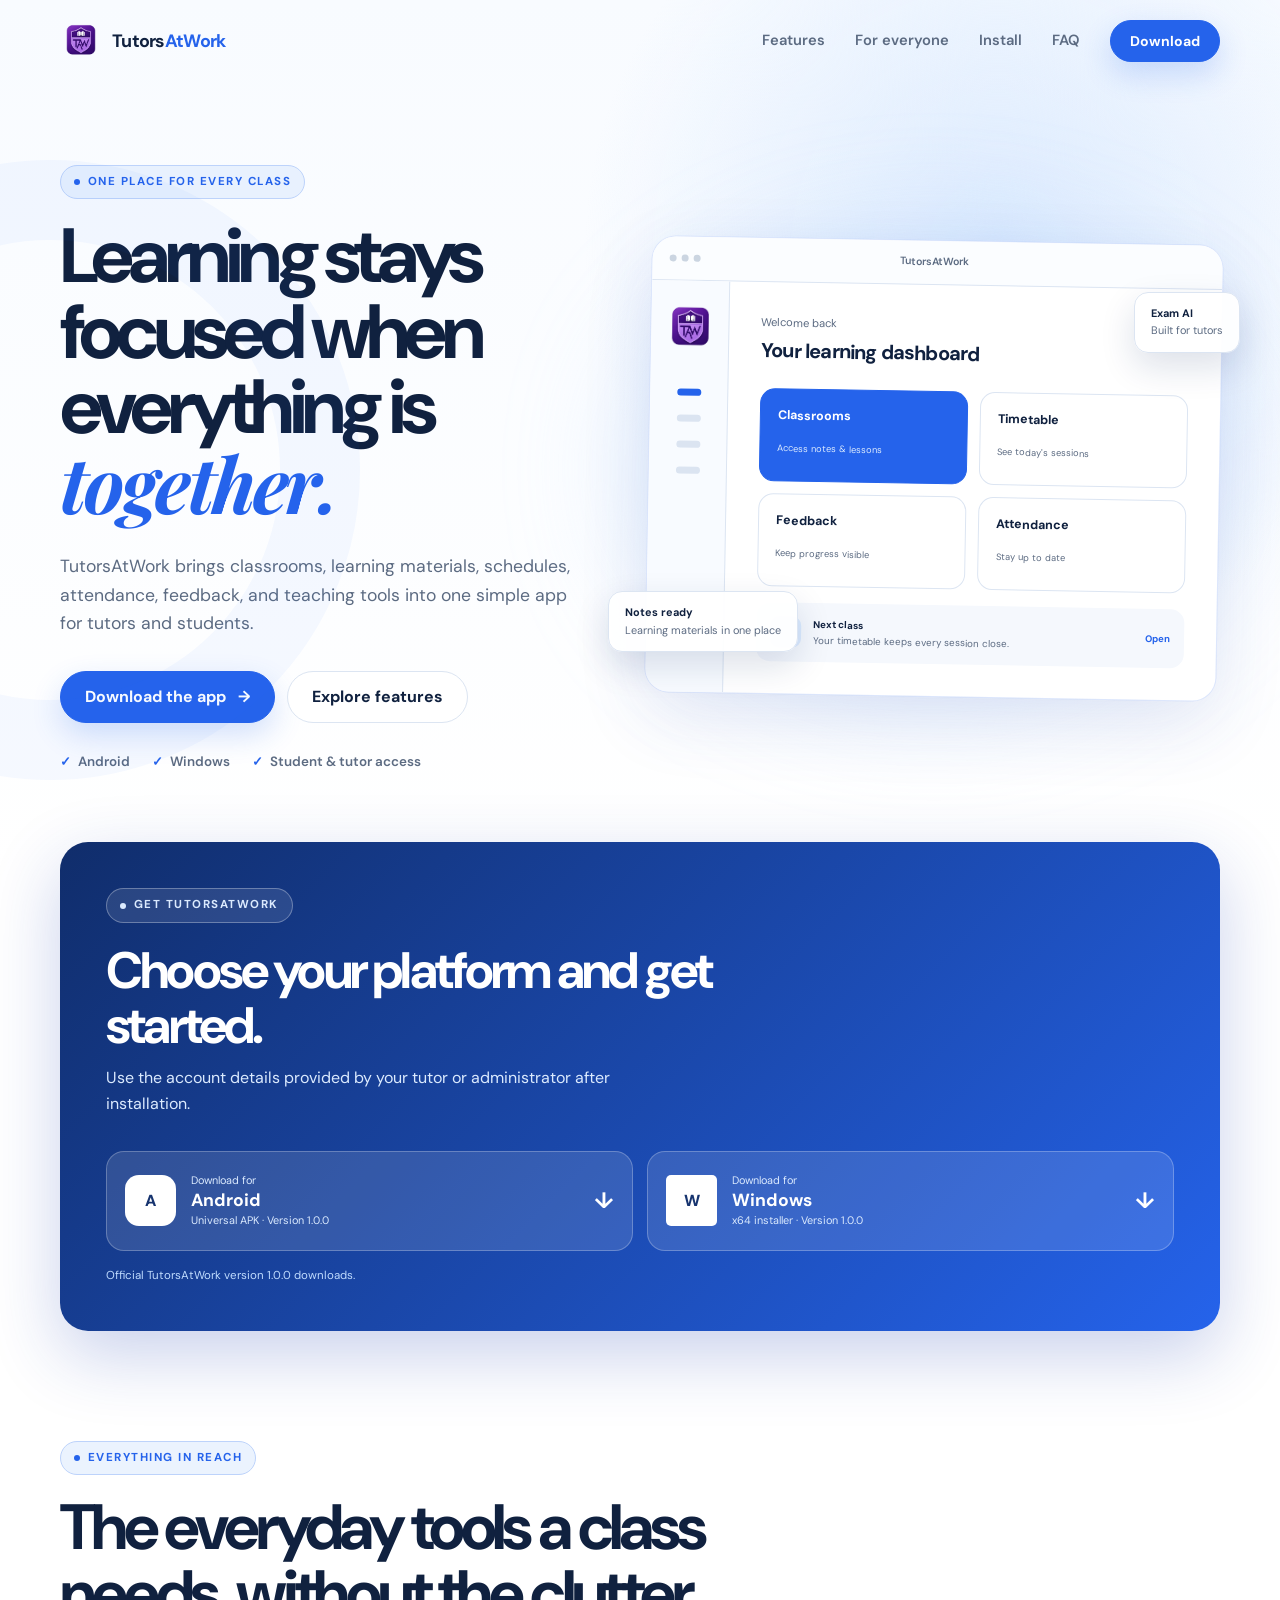
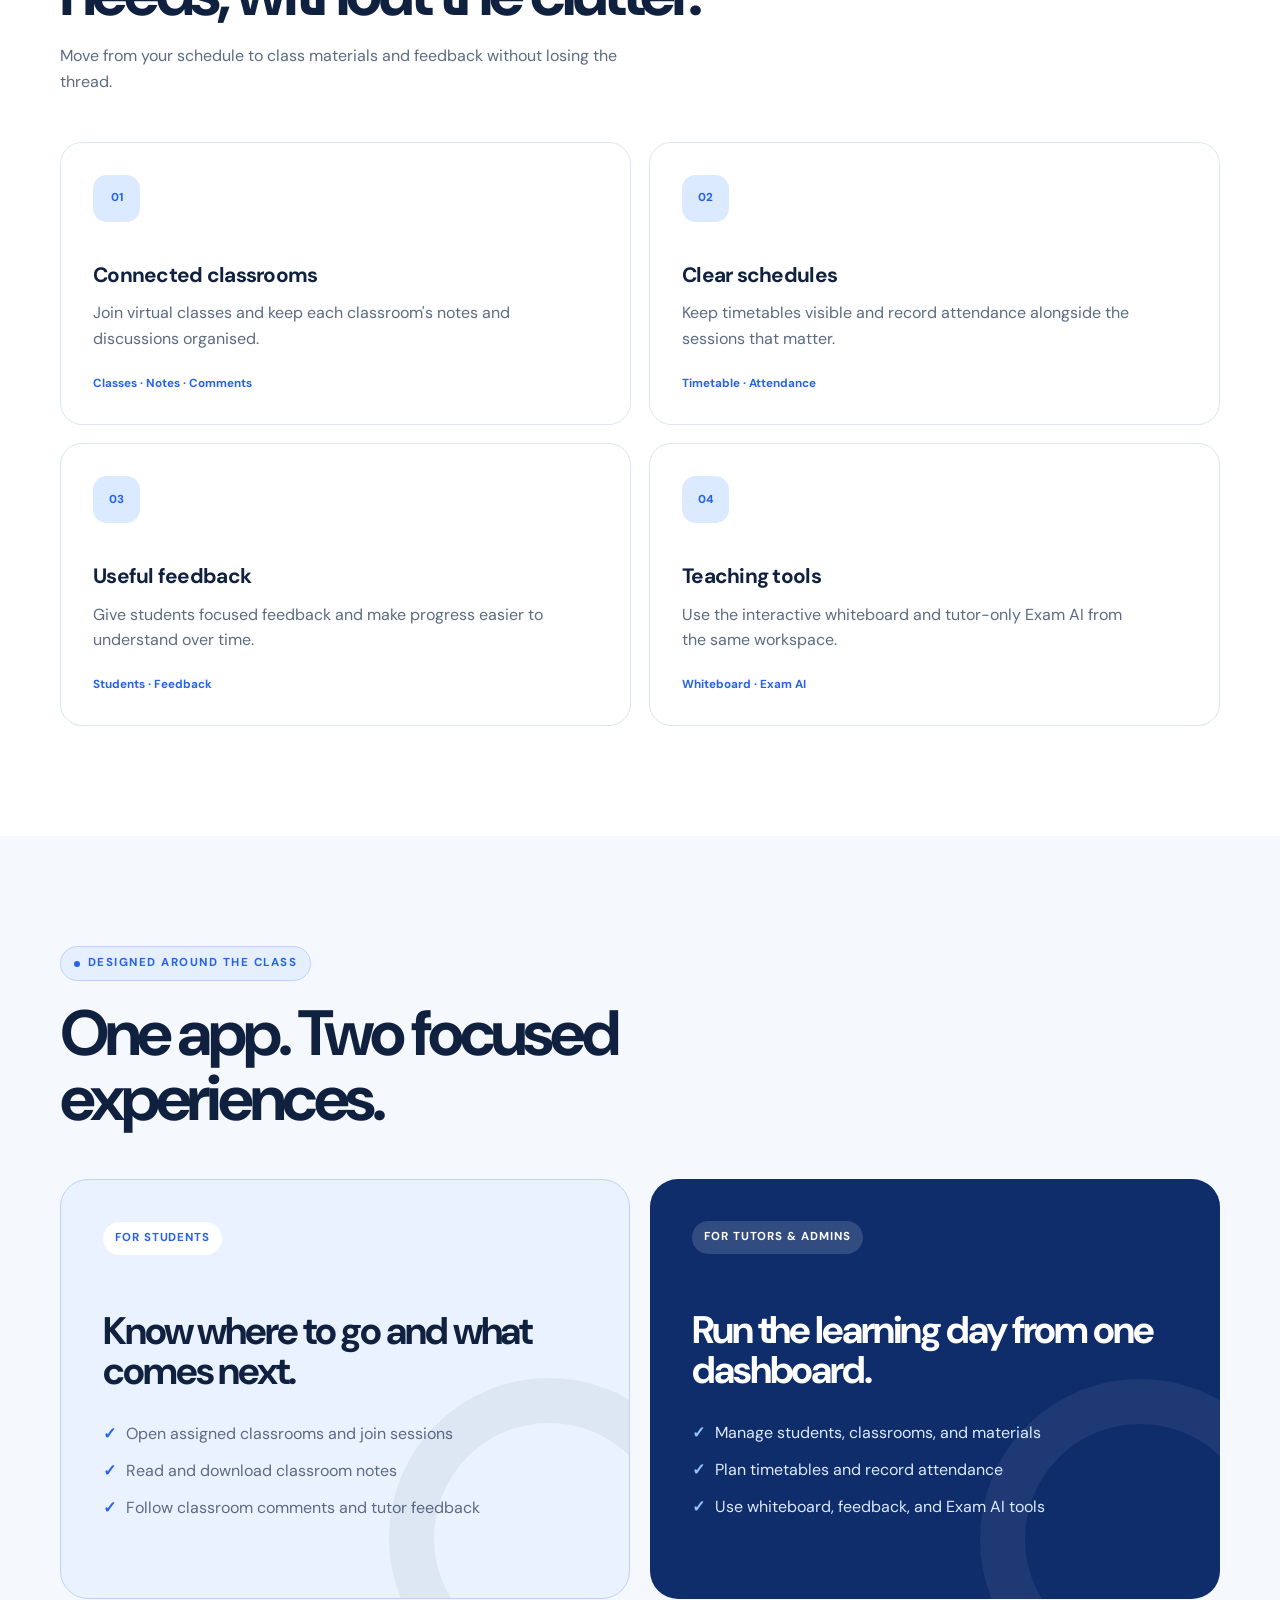
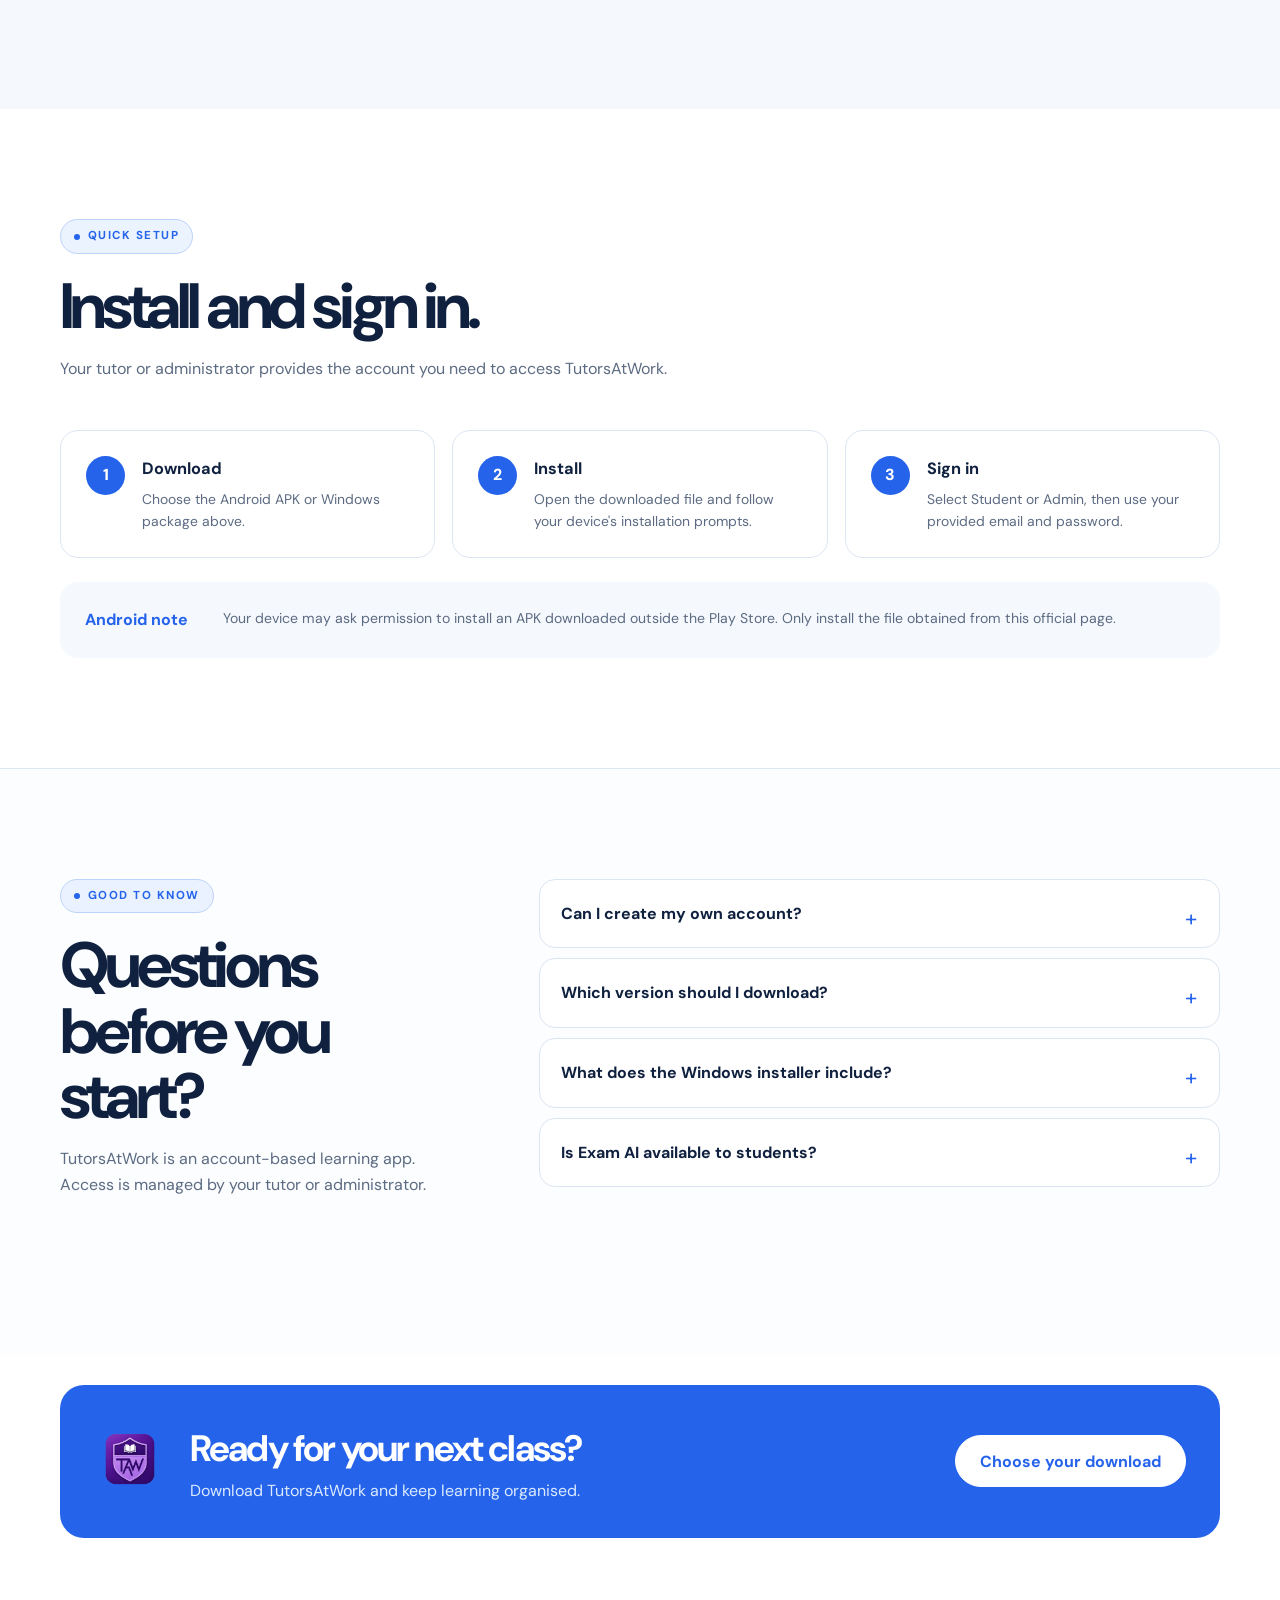
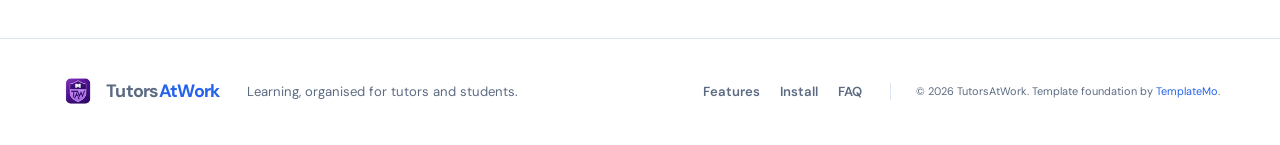
==== commit bb7b3b92: "added the APK and windows installer" ====
--- a/index.html
+++ b/index.html
@@ -95,18 +95,18 @@
             <p>Use the account details provided by your tutor or administrator after installation.</p>
           </div>
           <div class="download-cards">
-            <a class="download-card" href="downloads/TutorsAtWork-Android-placeholder.txt" download>
+            <a class="download-card" href="downloads/TutorsAtWork-Android-1.0.0.apk" download>
               <div class="platform-icon" aria-hidden="true">A</div>
-              <div><span>Download for</span><b>Android</b><small>APK placeholder</small></div>
+              <div><span>Download for</span><b>Android</b><small>Universal APK · Version 1.0.0</small></div>
               <strong aria-hidden="true">↓</strong>
             </a>
-            <a class="download-card" href="downloads/TutorsAtWork-Windows-placeholder.txt" download>
+            <a class="download-card" href="downloads/TutorsAtWork-Setup-1.0.0-x64.exe" download>
               <div class="platform-icon windows-icon" aria-hidden="true">W</div>
-              <div><span>Download for</span><b>Windows</b><small>ZIP placeholder</small></div>
+              <div><span>Download for</span><b>Windows</b><small>x64 installer · Version 1.0.0</small></div>
               <strong aria-hidden="true">↓</strong>
             </a>
           </div>
-          <p class="placeholder-note">Temporary download files are in use while the final APK and Windows package are prepared.</p>
+          <p class="release-note">Official TutorsAtWork version 1.0.0 downloads.</p>
         </div>
       </div>
     </section>
@@ -209,11 +209,11 @@
           </details>
           <details>
             <summary>Which version should I download?</summary>
-            <p>Choose Android for phones and tablets using Android. Choose Windows for a Windows desktop or laptop.</p>
-          </details>
-          <details>
-            <summary>Why does Windows download as a package?</summary>
-            <p>The Windows app requires supporting files alongside the application. Keep the extracted package together when running TutorsAtWork.</p>
+            <p>Choose the universal Android APK for Android 7.0 or newer. Choose the Windows x64 installer for supported 64-bit Windows 10 and Windows 11 computers.</p>
+          </details>
+          <details>
+            <summary>What does the Windows installer include?</summary>
+            <p>The installer sets up TutorsAtWork and checks the Microsoft Visual C++ and WebView2 runtime requirements used by the app.</p>
           </details>
           <details>
             <summary>Is Exam AI available to students?</summary>
--- a/templatemo-622-clearwave.css
+++ b/templatemo-622-clearwave.css
@@ -95,7 +95,7 @@
 .download-card span, .download-card small { color: #dbeafe; font-size: .68rem; }
 .download-card b { margin: 3px 0; font-size: 1.1rem; }
 .download-card strong { font-size: 1.4rem; }
-.placeholder-note { margin-top: 16px; color: #bfdbfe; font-size: .72rem; }
+.release-note { margin-top: 16px; color: #bfdbfe; font-size: .72rem; }
 
 .section { padding: 110px 0; }
 .section-heading { max-width: 720px; margin-bottom: 48px; }
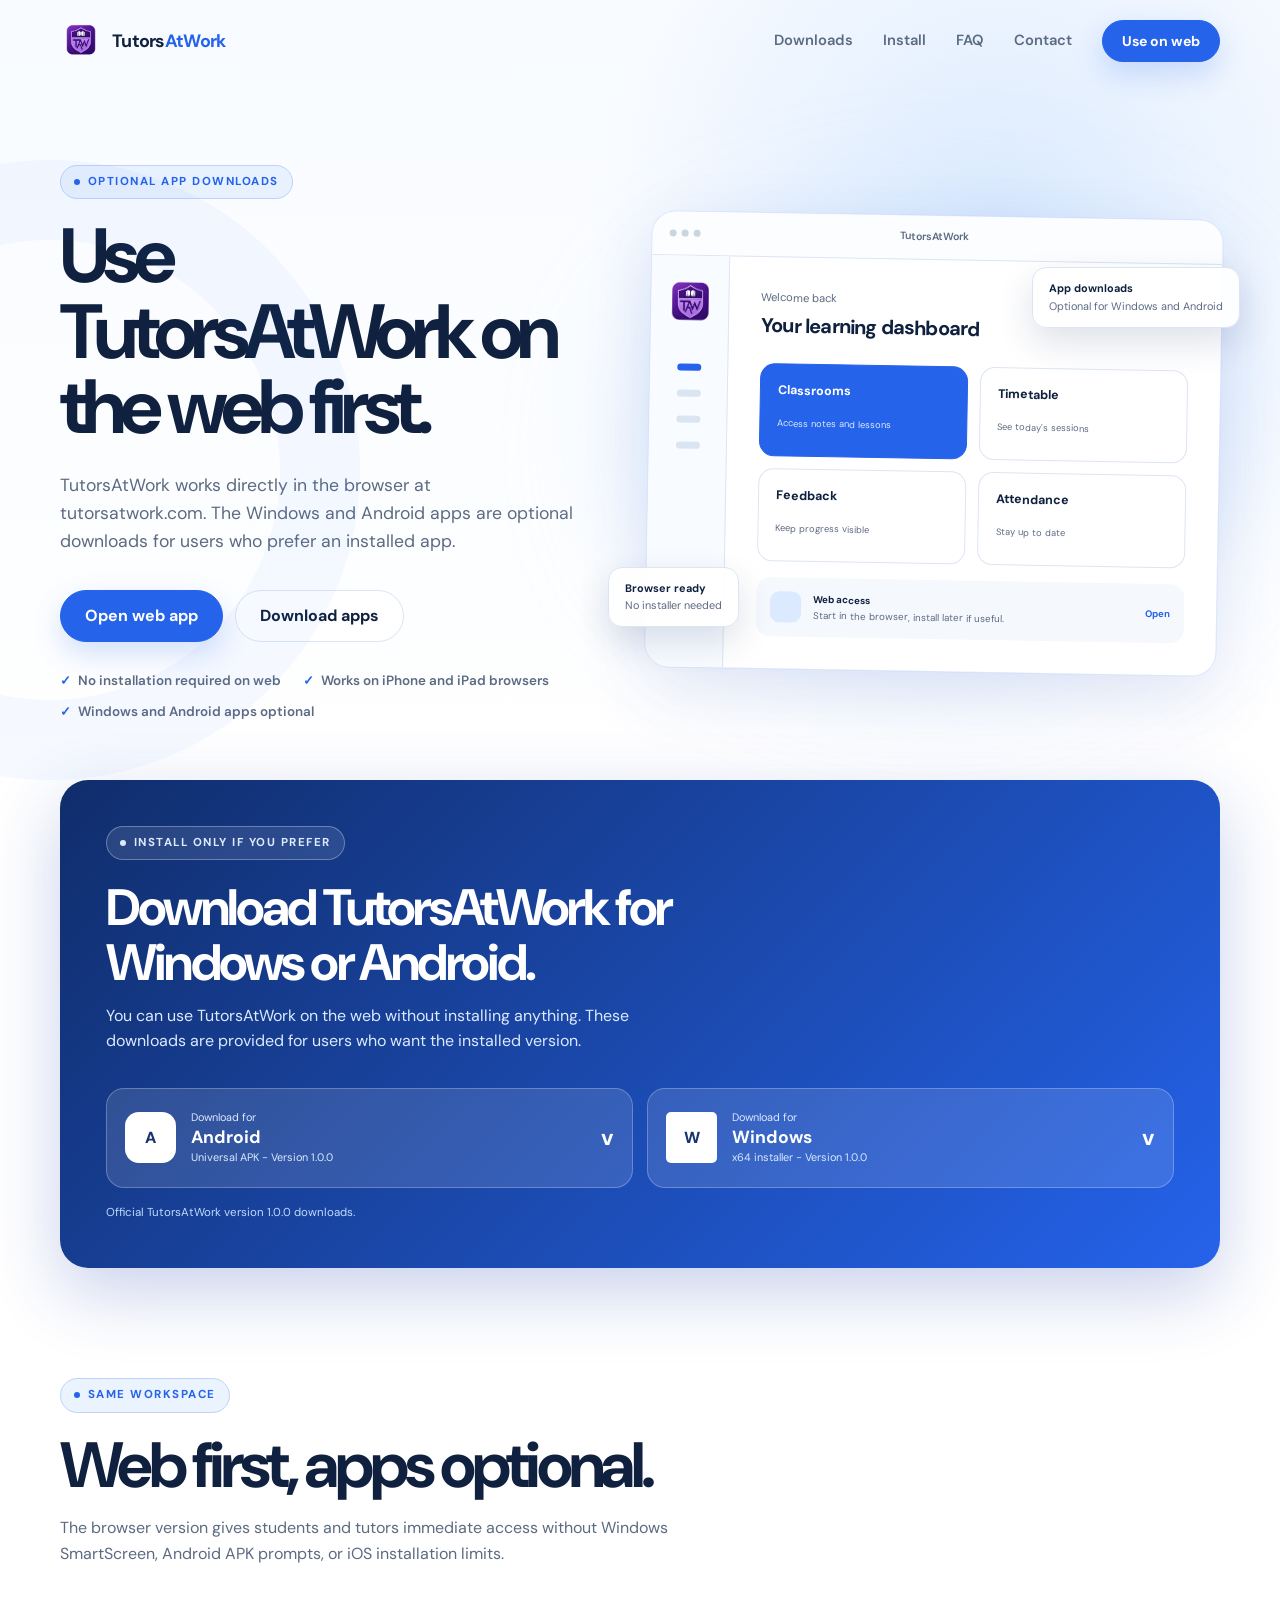
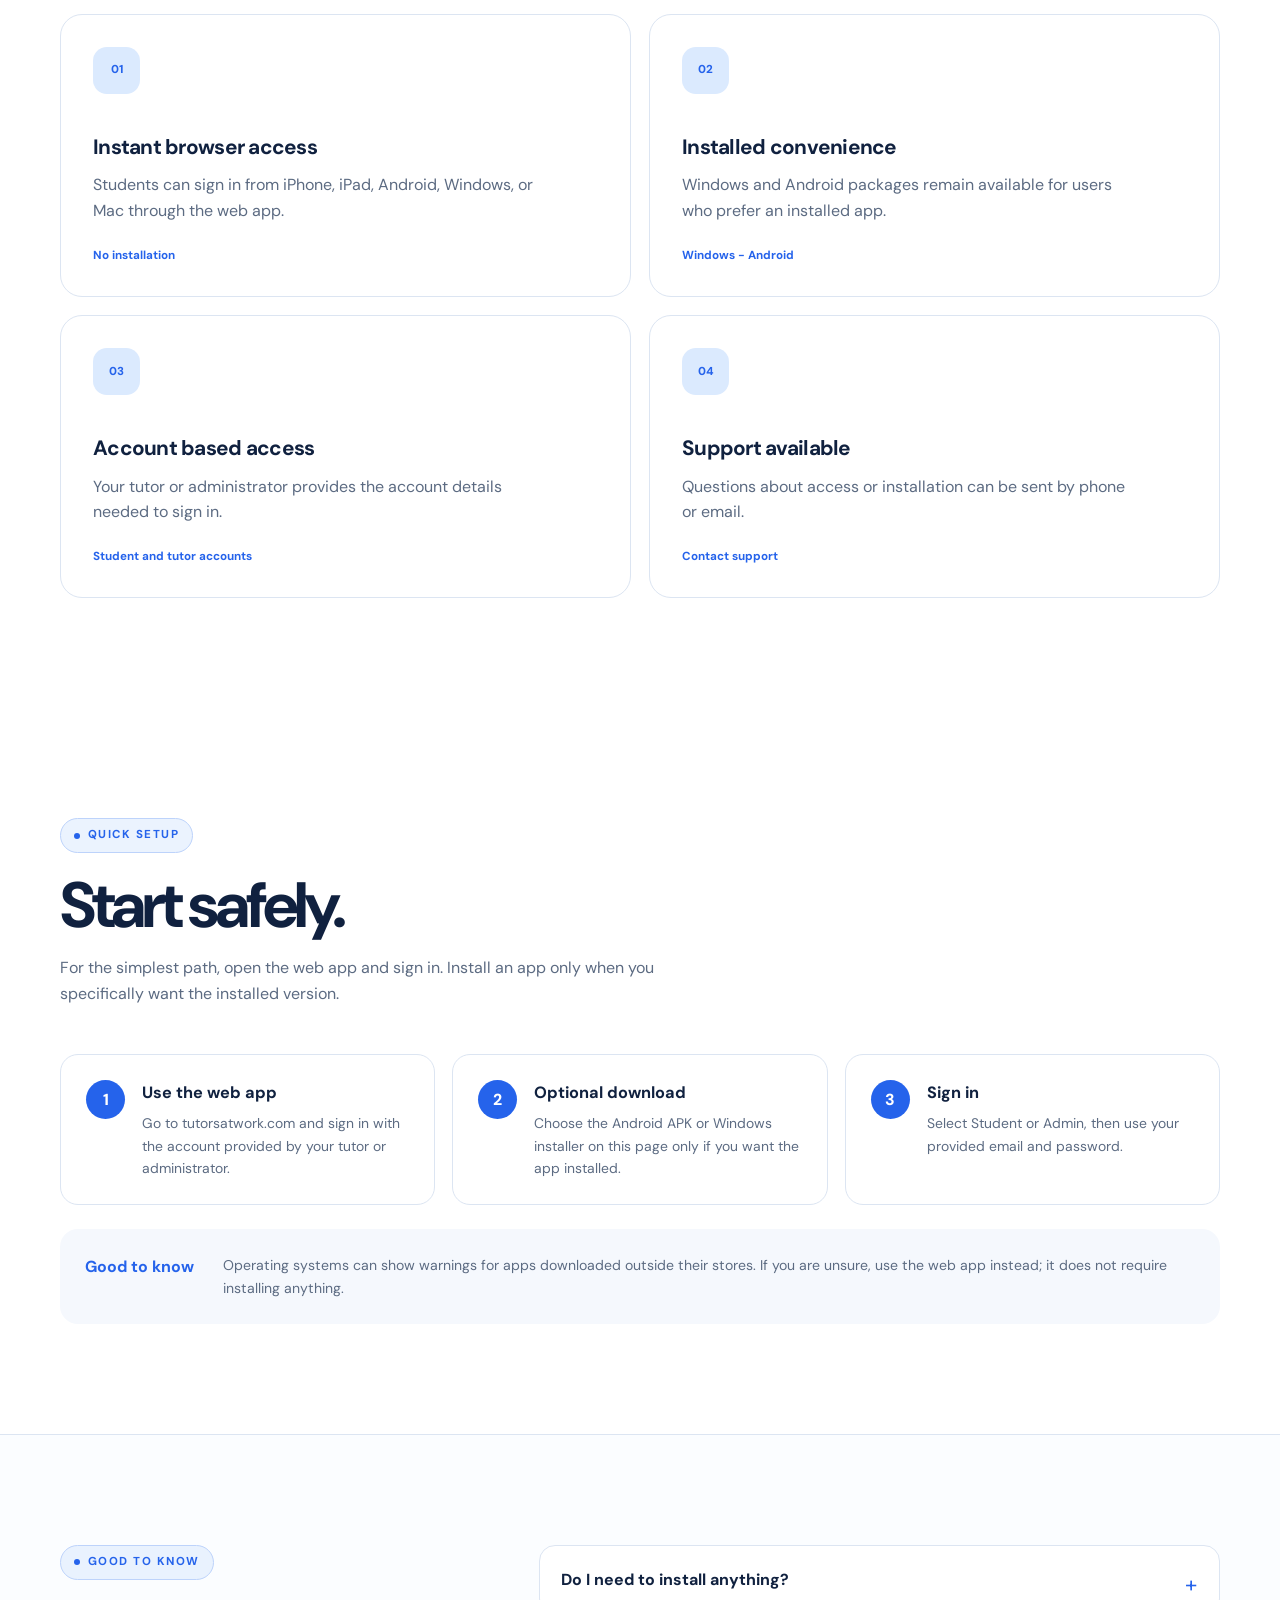
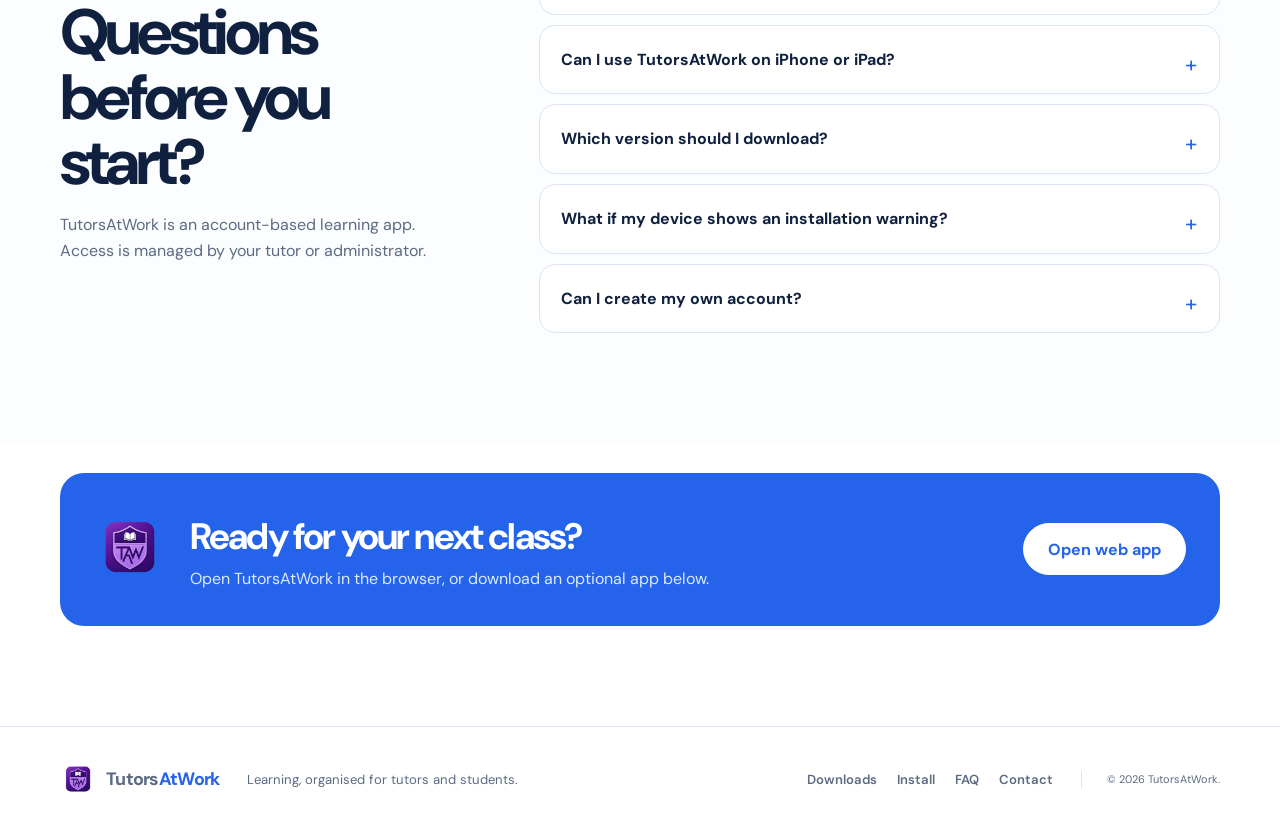
==== commit 69f1724b: "making WebTutorsAtWork under TAW" ====
--- a/index.html
+++ b/index.html
@@ -3,9 +3,9 @@
 <head>
   <meta charset="UTF-8">
   <meta name="viewport" content="width=device-width, initial-scale=1.0">
-  <meta name="description" content="Download TutorsAtWork for Android and Windows. Keep classrooms, notes, attendance, feedback, and teaching tools together.">
+  <meta name="description" content="Optional TutorsAtWork downloads for Android and Windows. TutorsAtWork can also be used directly on the web with no installation.">
   <meta name="theme-color" content="#2563eb">
-  <title>TutorsAtWork | Learning, organised</title>
+  <title>TutorsAtWork | App Downloads</title>
   <link rel="preconnect" href="https://fonts.googleapis.com">
   <link rel="preconnect" href="https://fonts.gstatic.com" crossorigin>
   <link href="https://fonts.googleapis.com/css2?family=DM+Sans:wght@400;500;600;700&family=Playfair+Display:ital,wght@1,700&display=swap" rel="stylesheet">
@@ -15,7 +15,7 @@
 <body>
   <header class="site-header" id="top">
     <nav class="nav container" aria-label="Main navigation">
-      <a class="brand" href="#top" aria-label="TutorsAtWork home">
+      <a class="brand" href="#top" aria-label="TutorsAtWork downloads">
         <img src="images/taw-logo.png" alt="" width="42" height="42">
         <span>Tutors<span>AtWork</span></span>
       </a>
@@ -24,30 +24,30 @@
         <span class="sr-only">Open navigation</span>
       </button>
       <div class="nav-links" id="nav-links">
-        <a href="#features">Features</a>
-        <a href="#roles">For everyone</a>
+        <a href="#download">Downloads</a>
         <a href="#install">Install</a>
         <a href="#faq">FAQ</a>
-        <a class="button button-small" href="#download">Download</a>
+        <a href="contact.html">Contact</a>
+        <a class="button button-small" href="https://www.tutorsatwork.com/">Use on web</a>
       </div>
     </nav>
   </header>
 
   <main>
-    <section class="hero">
+    <section class="hero compact-hero">
       <div class="container hero-grid">
         <div class="hero-copy reveal">
-          <div class="eyebrow">One place for every class</div>
-          <h1>Learning stays focused when everything is <em>together.</em></h1>
-          <p class="lead">TutorsAtWork brings classrooms, learning materials, schedules, attendance, feedback, and teaching tools into one simple app for tutors and students.</p>
+          <div class="eyebrow">Optional app downloads</div>
+          <h1>Use TutorsAtWork on the web first.</h1>
+          <p class="lead">TutorsAtWork works directly in the browser at tutorsatwork.com. The Windows and Android apps are optional downloads for users who prefer an installed app.</p>
           <div class="hero-actions">
-            <a class="button" href="#download">Download the app <span aria-hidden="true">→</span></a>
-            <a class="button button-secondary" href="#features">Explore features</a>
-          </div>
-          <div class="hero-notes" aria-label="Available platforms">
-            <span>Android</span>
-            <span>Windows</span>
-            <span>Student &amp; tutor access</span>
+            <a class="button" href="https://www.tutorsatwork.com/">Open web app</a>
+            <a class="button button-secondary" href="#download">Download apps</a>
+          </div>
+          <div class="hero-notes" aria-label="Available access options">
+            <span>No installation required on web</span>
+            <span>Works on iPhone and iPad browsers</span>
+            <span>Windows and Android apps optional</span>
           </div>
         </div>
 
@@ -67,21 +67,21 @@
                 <p>Welcome back</p>
                 <h2>Your learning dashboard</h2>
                 <div class="preview-cards">
-                  <div class="preview-card blue"><b>Classrooms</b><span>Access notes &amp; lessons</span></div>
+                  <div class="preview-card blue"><b>Classrooms</b><span>Access notes and lessons</span></div>
                   <div class="preview-card"><b>Timetable</b><span>See today's sessions</span></div>
                   <div class="preview-card"><b>Feedback</b><span>Keep progress visible</span></div>
                   <div class="preview-card"><b>Attendance</b><span>Stay up to date</span></div>
                 </div>
                 <div class="preview-strip">
                   <span></span>
-                  <div><b>Next class</b><small>Your timetable keeps every session close.</small></div>
+                  <div><b>Web access</b><small>Start in the browser, install later if useful.</small></div>
                   <strong>Open</strong>
                 </div>
               </div>
             </div>
           </div>
-          <div class="floating-note floating-note-one"><b>Notes ready</b><span>Learning materials in one place</span></div>
-          <div class="floating-note floating-note-two"><b>Exam AI</b><span>Built for tutors</span></div>
+          <div class="floating-note floating-note-one"><b>Browser ready</b><span>No installer needed</span></div>
+          <div class="floating-note floating-note-two"><b>App downloads</b><span>Optional for Windows and Android</span></div>
         </div>
       </div>
     </section>
@@ -90,20 +90,20 @@
       <div class="container">
         <div class="download-panel reveal">
           <div>
-            <div class="eyebrow light">Get TutorsAtWork</div>
-            <h2>Choose your platform and get started.</h2>
-            <p>Use the account details provided by your tutor or administrator after installation.</p>
+            <div class="eyebrow light">Install only if you prefer</div>
+            <h2>Download TutorsAtWork for Windows or Android.</h2>
+            <p>You can use TutorsAtWork on the web without installing anything. These downloads are provided for users who want the installed version.</p>
           </div>
           <div class="download-cards">
             <a class="download-card" href="downloads/TutorsAtWork-Android-1.0.0.apk" download>
               <div class="platform-icon" aria-hidden="true">A</div>
-              <div><span>Download for</span><b>Android</b><small>Universal APK · Version 1.0.0</small></div>
-              <strong aria-hidden="true">↓</strong>
+              <div><span>Download for</span><b>Android</b><small>Universal APK - Version 1.0.0</small></div>
+              <strong aria-hidden="true">v</strong>
             </a>
             <a class="download-card" href="downloads/TutorsAtWork-Setup-1.0.0-x64.exe" download>
               <div class="platform-icon windows-icon" aria-hidden="true">W</div>
-              <div><span>Download for</span><b>Windows</b><small>x64 installer · Version 1.0.0</small></div>
-              <strong aria-hidden="true">↓</strong>
+              <div><span>Download for</span><b>Windows</b><small>x64 installer - Version 1.0.0</small></div>
+              <strong aria-hidden="true">v</strong>
             </a>
           </div>
           <p class="release-note">Official TutorsAtWork version 1.0.0 downloads.</p>
@@ -114,63 +114,34 @@
     <section class="section" id="features">
       <div class="container">
         <div class="section-heading reveal">
-          <div class="eyebrow">Everything in reach</div>
-          <h2>The everyday tools a class needs, without the clutter.</h2>
-          <p>Move from your schedule to class materials and feedback without losing the thread.</p>
+          <div class="eyebrow">Same workspace</div>
+          <h2>Web first, apps optional.</h2>
+          <p>The browser version gives students and tutors immediate access without Windows SmartScreen, Android APK prompts, or iOS installation limits.</p>
         </div>
         <div class="feature-grid">
           <article class="feature-card reveal">
             <div class="feature-icon">01</div>
-            <h3>Connected classrooms</h3>
-            <p>Join virtual classes and keep each classroom's notes and discussions organised.</p>
-            <span>Classes · Notes · Comments</span>
+            <h3>Instant browser access</h3>
+            <p>Students can sign in from iPhone, iPad, Android, Windows, or Mac through the web app.</p>
+            <span>No installation</span>
           </article>
           <article class="feature-card reveal reveal-delay">
             <div class="feature-icon">02</div>
-            <h3>Clear schedules</h3>
-            <p>Keep timetables visible and record attendance alongside the sessions that matter.</p>
-            <span>Timetable · Attendance</span>
+            <h3>Installed convenience</h3>
+            <p>Windows and Android packages remain available for users who prefer an installed app.</p>
+            <span>Windows - Android</span>
           </article>
           <article class="feature-card reveal">
             <div class="feature-icon">03</div>
-            <h3>Useful feedback</h3>
-            <p>Give students focused feedback and make progress easier to understand over time.</p>
-            <span>Students · Feedback</span>
+            <h3>Account based access</h3>
+            <p>Your tutor or administrator provides the account details needed to sign in.</p>
+            <span>Student and tutor accounts</span>
           </article>
           <article class="feature-card reveal reveal-delay">
             <div class="feature-icon">04</div>
-            <h3>Teaching tools</h3>
-            <p>Use the interactive whiteboard and tutor-only Exam AI from the same workspace.</p>
-            <span>Whiteboard · Exam AI</span>
-          </article>
-        </div>
-      </div>
-    </section>
-
-    <section class="section roles-section" id="roles">
-      <div class="container">
-        <div class="section-heading reveal">
-          <div class="eyebrow">Designed around the class</div>
-          <h2>One app. Two focused experiences.</h2>
-        </div>
-        <div class="role-grid">
-          <article class="role-card student-card reveal">
-            <div class="role-label">For students</div>
-            <h3>Know where to go and what comes next.</h3>
-            <ul>
-              <li>Open assigned classrooms and join sessions</li>
-              <li>Read and download classroom notes</li>
-              <li>Follow classroom comments and tutor feedback</li>
-            </ul>
-          </article>
-          <article class="role-card tutor-card reveal reveal-delay">
-            <div class="role-label">For tutors &amp; admins</div>
-            <h3>Run the learning day from one dashboard.</h3>
-            <ul>
-              <li>Manage students, classrooms, and materials</li>
-              <li>Plan timetables and record attendance</li>
-              <li>Use whiteboard, feedback, and Exam AI tools</li>
-            </ul>
+            <h3>Support available</h3>
+            <p>Questions about access or installation can be sent by phone or email.</p>
+            <span><a href="contact.html">Contact support</a></span>
           </article>
         </div>
       </div>
@@ -180,17 +151,17 @@
       <div class="container">
         <div class="section-heading reveal">
           <div class="eyebrow">Quick setup</div>
-          <h2>Install and sign in.</h2>
-          <p>Your tutor or administrator provides the account you need to access TutorsAtWork.</p>
+          <h2>Start safely.</h2>
+          <p>For the simplest path, open the web app and sign in. Install an app only when you specifically want the installed version.</p>
         </div>
         <div class="steps">
-          <article class="step reveal"><span>1</span><div><h3>Download</h3><p>Choose the Android APK or Windows package above.</p></div></article>
-          <article class="step reveal reveal-delay"><span>2</span><div><h3>Install</h3><p>Open the downloaded file and follow your device's installation prompts.</p></div></article>
+          <article class="step reveal"><span>1</span><div><h3>Use the web app</h3><p>Go to tutorsatwork.com and sign in with the account provided by your tutor or administrator.</p></div></article>
+          <article class="step reveal reveal-delay"><span>2</span><div><h3>Optional download</h3><p>Choose the Android APK or Windows installer on this page only if you want the app installed.</p></div></article>
           <article class="step reveal"><span>3</span><div><h3>Sign in</h3><p>Select Student or Admin, then use your provided email and password.</p></div></article>
         </div>
         <div class="install-note reveal">
-          <strong>Android note</strong>
-          <p>Your device may ask permission to install an APK downloaded outside the Play Store. Only install the file obtained from this official page.</p>
+          <strong>Good to know</strong>
+          <p>Operating systems can show warnings for apps downloaded outside their stores. If you are unsure, use the web app instead; it does not require installing anything.</p>
         </div>
       </div>
     </section>
@@ -204,20 +175,24 @@
         </div>
         <div class="faq-list reveal reveal-delay">
           <details>
+            <summary>Do I need to install anything?</summary>
+            <p>No. You can use TutorsAtWork directly in your browser at tutorsatwork.com.</p>
+          </details>
+          <details>
+            <summary>Can I use TutorsAtWork on iPhone or iPad?</summary>
+            <p>Yes. Use the web version in your browser. The iOS app is not required for access.</p>
+          </details>
+          <details>
+            <summary>Which version should I download?</summary>
+            <p>Use the web app unless you specifically want an installed app. Choose the universal Android APK for Android 7.0 or newer, or the Windows x64 installer for supported 64-bit Windows 10 and Windows 11 computers.</p>
+          </details>
+          <details>
+            <summary>What if my device shows an installation warning?</summary>
+            <p>You can skip installation and use the web app. Only install files obtained from this official download page.</p>
+          </details>
+          <details>
             <summary>Can I create my own account?</summary>
             <p>Student access is created and managed by a TutorsAtWork administrator. Ask your tutor for your sign-in details.</p>
-          </details>
-          <details>
-            <summary>Which version should I download?</summary>
-            <p>Choose the universal Android APK for Android 7.0 or newer. Choose the Windows x64 installer for supported 64-bit Windows 10 and Windows 11 computers.</p>
-          </details>
-          <details>
-            <summary>What does the Windows installer include?</summary>
-            <p>The installer sets up TutorsAtWork and checks the Microsoft Visual C++ and WebView2 runtime requirements used by the app.</p>
-          </details>
-          <details>
-            <summary>Is Exam AI available to students?</summary>
-            <p>No. Exam AI is currently a tutor-only feature inside the installed TutorsAtWork app.</p>
           </details>
         </div>
       </div>
@@ -226,8 +201,8 @@
     <section class="final-cta">
       <div class="container final-cta-inner reveal">
         <img src="images/taw-logo.png" alt="" width="72" height="72">
-        <div><h2>Ready for your next class?</h2><p>Download TutorsAtWork and keep learning organised.</p></div>
-        <a class="button button-light" href="#download">Choose your download</a>
+        <div><h2>Ready for your next class?</h2><p>Open TutorsAtWork in the browser, or download an optional app below.</p></div>
+        <a class="button button-light" href="https://www.tutorsatwork.com/">Open web app</a>
       </div>
     </section>
   </main>
@@ -236,8 +211,8 @@
     <div class="container footer-inner">
       <a class="brand" href="#top"><img src="images/taw-logo.png" alt="" width="36" height="36"><span>Tutors<span>AtWork</span></span></a>
       <p>Learning, organised for tutors and students.</p>
-      <div class="footer-links"><a href="#features">Features</a><a href="#install">Install</a><a href="#faq">FAQ</a></div>
-      <small>&copy; 2026 TutorsAtWork. Template foundation by <a href="https://templatemo.com" target="_blank" rel="noreferrer">TemplateMo</a>.</small>
+      <div class="footer-links"><a href="#download">Downloads</a><a href="#install">Install</a><a href="#faq">FAQ</a><a href="contact.html">Contact</a></div>
+      <small>&copy; 2026 TutorsAtWork.</small>
     </div>
   </footer>
 
--- a/templatemo-622-clearwave.css
+++ b/templatemo-622-clearwave.css
@@ -139,7 +139,7 @@
 summary { position: relative; padding: 21px 52px 21px 21px; cursor: pointer; list-style: none; font-weight: 700; }
 summary::-webkit-details-marker { display: none; }
 summary::after { content: "+"; position: absolute; right: 22px; color: var(--blue); font-size: 1.4rem; font-weight: 400; }
-details[open] summary::after { content: "−"; }
+details[open] summary::after { content: "-"; }
 details p { padding: 0 21px 22px; color: var(--muted); font-size: .9rem; }
 
 .final-cta { padding: 30px 0 100px; }
@@ -160,6 +160,14 @@
 .reveal { opacity: 0; transform: translateY(22px); transition: opacity .7s ease, transform .7s ease; }
 .reveal.visible { opacity: 1; transform: none; }
 .reveal-delay { transition-delay: .12s; }
+
+.compact-hero { padding-bottom: 92px; }
+.contact-hero { min-height: calc(100vh - 126px); padding-bottom: 90px; }
+.contact-grid { display: grid; grid-template-columns: repeat(2, minmax(0, 1fr)); gap: 18px; max-width: 850px; }
+.contact-card { display: block; min-height: 210px; padding: 32px; border: 1px solid var(--line); border-radius: var(--radius); background: white; box-shadow: 0 18px 50px rgba(30, 64, 175, .08); transition: .2s ease; }
+.contact-card:hover { border-color: #b6cef8; transform: translateY(-3px); }
+.contact-card h2 { margin-top: 24px; font-size: 1.45rem; letter-spacing: -.035em; }
+.contact-card p { margin-top: 8px; color: var(--blue); font-size: 1.05rem; font-weight: 700; overflow-wrap: anywhere; }
 
 @media (max-width: 960px) {
   .hero-grid, .faq-grid { grid-template-columns: 1fr; }
@@ -189,7 +197,7 @@
   .preview-strip { display: none; }
   .download-section { margin-top: 0; background: #f8fbff; padding-top: 50px; }
   .download-panel { padding: 28px; }
-  .download-cards, .feature-grid, .role-grid { grid-template-columns: 1fr; }
+  .download-cards, .feature-grid, .role-grid, .contact-grid { grid-template-columns: 1fr; }
   .section { padding: 80px 0; }
   .role-card { min-height: 360px; padding: 30px; }
   .install-note, .final-cta-inner { align-items: stretch; flex-direction: column; }
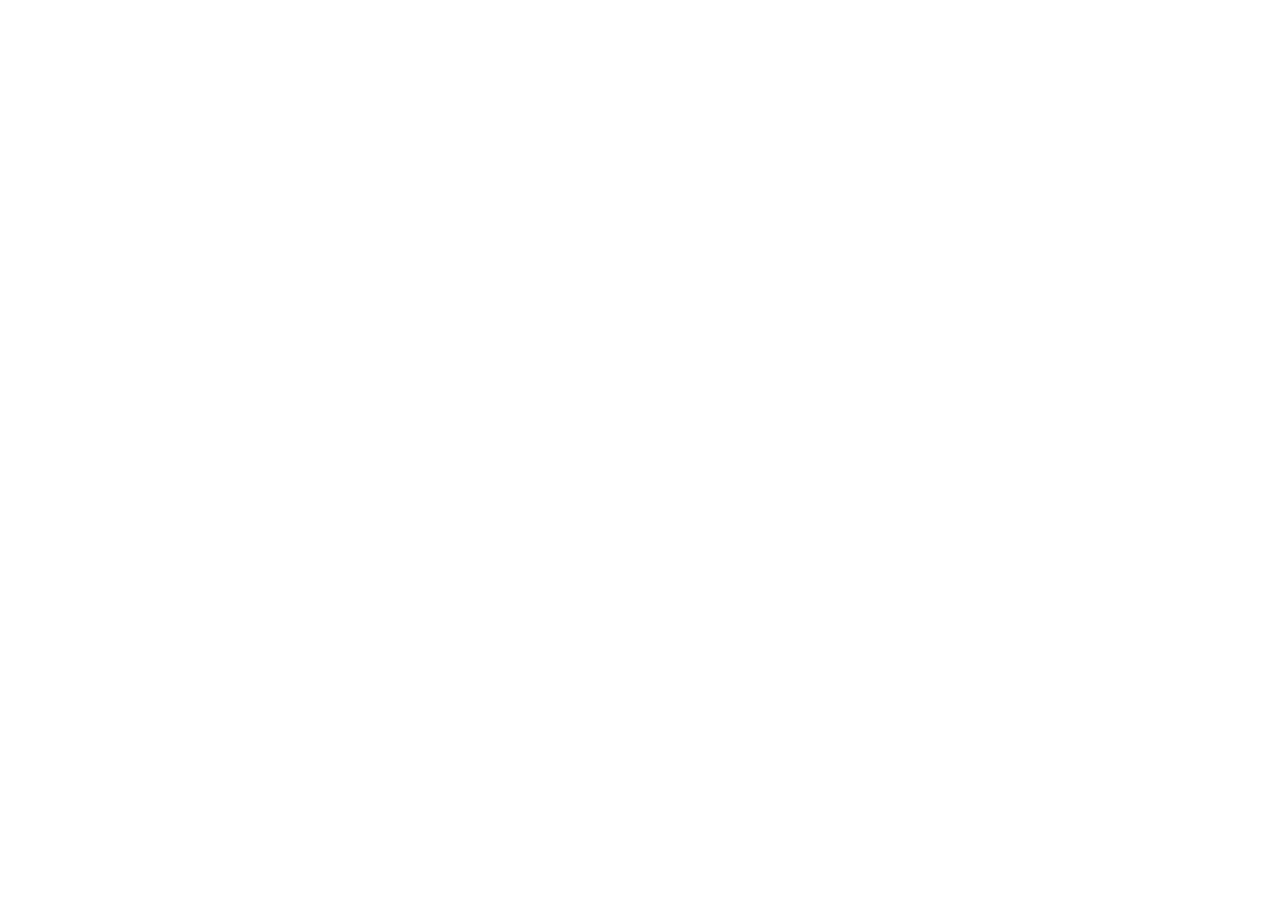
==== commit 9633e632: "Redirect public pages to branded domain" ====
--- a/index.html
+++ b/index.html
@@ -3,219 +3,12 @@
 <head>
   <meta charset="UTF-8">
   <meta name="viewport" content="width=device-width, initial-scale=1.0">
-  <meta name="description" content="Optional TutorsAtWork downloads for Android and Windows. TutorsAtWork can also be used directly on the web with no installation.">
-  <meta name="theme-color" content="#2563eb">
-  <title>TutorsAtWork | App Downloads</title>
-  <link rel="preconnect" href="https://fonts.googleapis.com">
-  <link rel="preconnect" href="https://fonts.gstatic.com" crossorigin>
-  <link href="https://fonts.googleapis.com/css2?family=DM+Sans:wght@400;500;600;700&family=Playfair+Display:ital,wght@1,700&display=swap" rel="stylesheet">
-  <link rel="icon" href="images/taw-logo.png">
-  <link rel="stylesheet" href="templatemo-622-clearwave.css">
+  <meta http-equiv="refresh" content="0; url=https://www.tutorsatwork.com/download/">
+  <link rel="canonical" href="https://www.tutorsatwork.com/download/">
+  <title>TutorsAtWork Downloads</title>
 </head>
 <body>
-  <header class="site-header" id="top">
-    <nav class="nav container" aria-label="Main navigation">
-      <a class="brand" href="#top" aria-label="TutorsAtWork downloads">
-        <img src="images/taw-logo.png" alt="" width="42" height="42">
-        <span>Tutors<span>AtWork</span></span>
-      </a>
-      <button class="menu-button" type="button" aria-expanded="false" aria-controls="nav-links">
-        <span></span><span></span><span></span>
-        <span class="sr-only">Open navigation</span>
-      </button>
-      <div class="nav-links" id="nav-links">
-        <a href="#download">Downloads</a>
-        <a href="#install">Install</a>
-        <a href="#faq">FAQ</a>
-        <a href="contact.html">Contact</a>
-        <a class="button button-small" href="https://www.tutorsatwork.com/">Use on web</a>
-      </div>
-    </nav>
-  </header>
-
-  <main>
-    <section class="hero compact-hero">
-      <div class="container hero-grid">
-        <div class="hero-copy reveal">
-          <div class="eyebrow">Optional app downloads</div>
-          <h1>Use TutorsAtWork on the web first.</h1>
-          <p class="lead">TutorsAtWork works directly in the browser at tutorsatwork.com. The Windows and Android apps are optional downloads for users who prefer an installed app.</p>
-          <div class="hero-actions">
-            <a class="button" href="https://www.tutorsatwork.com/">Open web app</a>
-            <a class="button button-secondary" href="#download">Download apps</a>
-          </div>
-          <div class="hero-notes" aria-label="Available access options">
-            <span>No installation required on web</span>
-            <span>Works on iPhone and iPad browsers</span>
-            <span>Windows and Android apps optional</span>
-          </div>
-        </div>
-
-        <div class="app-preview reveal reveal-delay">
-          <div class="preview-glow"></div>
-          <div class="preview-window">
-            <div class="window-bar">
-              <div class="window-dots"><span></span><span></span><span></span></div>
-              <div class="window-title">TutorsAtWork</div>
-            </div>
-            <div class="preview-content">
-              <aside class="preview-sidebar">
-                <img src="images/taw-logo.png" alt="" width="54" height="54">
-                <span class="active"></span><span></span><span></span><span></span>
-              </aside>
-              <div class="preview-dashboard">
-                <p>Welcome back</p>
-                <h2>Your learning dashboard</h2>
-                <div class="preview-cards">
-                  <div class="preview-card blue"><b>Classrooms</b><span>Access notes and lessons</span></div>
-                  <div class="preview-card"><b>Timetable</b><span>See today's sessions</span></div>
-                  <div class="preview-card"><b>Feedback</b><span>Keep progress visible</span></div>
-                  <div class="preview-card"><b>Attendance</b><span>Stay up to date</span></div>
-                </div>
-                <div class="preview-strip">
-                  <span></span>
-                  <div><b>Web access</b><small>Start in the browser, install later if useful.</small></div>
-                  <strong>Open</strong>
-                </div>
-              </div>
-            </div>
-          </div>
-          <div class="floating-note floating-note-one"><b>Browser ready</b><span>No installer needed</span></div>
-          <div class="floating-note floating-note-two"><b>App downloads</b><span>Optional for Windows and Android</span></div>
-        </div>
-      </div>
-    </section>
-
-    <section class="download-section" id="download">
-      <div class="container">
-        <div class="download-panel reveal">
-          <div>
-            <div class="eyebrow light">Install only if you prefer</div>
-            <h2>Download TutorsAtWork for Windows or Android.</h2>
-            <p>You can use TutorsAtWork on the web without installing anything. These downloads are provided for users who want the installed version.</p>
-          </div>
-          <div class="download-cards">
-            <a class="download-card" href="downloads/TutorsAtWork-Android-1.0.0.apk" download>
-              <div class="platform-icon" aria-hidden="true">A</div>
-              <div><span>Download for</span><b>Android</b><small>Universal APK - Version 1.0.0</small></div>
-              <strong aria-hidden="true">v</strong>
-            </a>
-            <a class="download-card" href="downloads/TutorsAtWork-Setup-1.0.0-x64.exe" download>
-              <div class="platform-icon windows-icon" aria-hidden="true">W</div>
-              <div><span>Download for</span><b>Windows</b><small>x64 installer - Version 1.0.0</small></div>
-              <strong aria-hidden="true">v</strong>
-            </a>
-          </div>
-          <p class="release-note">Official TutorsAtWork version 1.0.0 downloads.</p>
-        </div>
-      </div>
-    </section>
-
-    <section class="section" id="features">
-      <div class="container">
-        <div class="section-heading reveal">
-          <div class="eyebrow">Same workspace</div>
-          <h2>Web first, apps optional.</h2>
-          <p>The browser version gives students and tutors immediate access without Windows SmartScreen, Android APK prompts, or iOS installation limits.</p>
-        </div>
-        <div class="feature-grid">
-          <article class="feature-card reveal">
-            <div class="feature-icon">01</div>
-            <h3>Instant browser access</h3>
-            <p>Students can sign in from iPhone, iPad, Android, Windows, or Mac through the web app.</p>
-            <span>No installation</span>
-          </article>
-          <article class="feature-card reveal reveal-delay">
-            <div class="feature-icon">02</div>
-            <h3>Installed convenience</h3>
-            <p>Windows and Android packages remain available for users who prefer an installed app.</p>
-            <span>Windows - Android</span>
-          </article>
-          <article class="feature-card reveal">
-            <div class="feature-icon">03</div>
-            <h3>Account based access</h3>
-            <p>Your tutor or administrator provides the account details needed to sign in.</p>
-            <span>Student and tutor accounts</span>
-          </article>
-          <article class="feature-card reveal reveal-delay">
-            <div class="feature-icon">04</div>
-            <h3>Support available</h3>
-            <p>Questions about access or installation can be sent by phone or email.</p>
-            <span><a href="contact.html">Contact support</a></span>
-          </article>
-        </div>
-      </div>
-    </section>
-
-    <section class="section install-section" id="install">
-      <div class="container">
-        <div class="section-heading reveal">
-          <div class="eyebrow">Quick setup</div>
-          <h2>Start safely.</h2>
-          <p>For the simplest path, open the web app and sign in. Install an app only when you specifically want the installed version.</p>
-        </div>
-        <div class="steps">
-          <article class="step reveal"><span>1</span><div><h3>Use the web app</h3><p>Go to tutorsatwork.com and sign in with the account provided by your tutor or administrator.</p></div></article>
-          <article class="step reveal reveal-delay"><span>2</span><div><h3>Optional download</h3><p>Choose the Android APK or Windows installer on this page only if you want the app installed.</p></div></article>
-          <article class="step reveal"><span>3</span><div><h3>Sign in</h3><p>Select Student or Admin, then use your provided email and password.</p></div></article>
-        </div>
-        <div class="install-note reveal">
-          <strong>Good to know</strong>
-          <p>Operating systems can show warnings for apps downloaded outside their stores. If you are unsure, use the web app instead; it does not require installing anything.</p>
-        </div>
-      </div>
-    </section>
-
-    <section class="section faq-section" id="faq">
-      <div class="container faq-grid">
-        <div class="section-heading reveal">
-          <div class="eyebrow">Good to know</div>
-          <h2>Questions before you start?</h2>
-          <p>TutorsAtWork is an account-based learning app. Access is managed by your tutor or administrator.</p>
-        </div>
-        <div class="faq-list reveal reveal-delay">
-          <details>
-            <summary>Do I need to install anything?</summary>
-            <p>No. You can use TutorsAtWork directly in your browser at tutorsatwork.com.</p>
-          </details>
-          <details>
-            <summary>Can I use TutorsAtWork on iPhone or iPad?</summary>
-            <p>Yes. Use the web version in your browser. The iOS app is not required for access.</p>
-          </details>
-          <details>
-            <summary>Which version should I download?</summary>
-            <p>Use the web app unless you specifically want an installed app. Choose the universal Android APK for Android 7.0 or newer, or the Windows x64 installer for supported 64-bit Windows 10 and Windows 11 computers.</p>
-          </details>
-          <details>
-            <summary>What if my device shows an installation warning?</summary>
-            <p>You can skip installation and use the web app. Only install files obtained from this official download page.</p>
-          </details>
-          <details>
-            <summary>Can I create my own account?</summary>
-            <p>Student access is created and managed by a TutorsAtWork administrator. Ask your tutor for your sign-in details.</p>
-          </details>
-        </div>
-      </div>
-    </section>
-
-    <section class="final-cta">
-      <div class="container final-cta-inner reveal">
-        <img src="images/taw-logo.png" alt="" width="72" height="72">
-        <div><h2>Ready for your next class?</h2><p>Open TutorsAtWork in the browser, or download an optional app below.</p></div>
-        <a class="button button-light" href="https://www.tutorsatwork.com/">Open web app</a>
-      </div>
-    </section>
-  </main>
-
-  <footer>
-    <div class="container footer-inner">
-      <a class="brand" href="#top"><img src="images/taw-logo.png" alt="" width="36" height="36"><span>Tutors<span>AtWork</span></span></a>
-      <p>Learning, organised for tutors and students.</p>
-      <div class="footer-links"><a href="#download">Downloads</a><a href="#install">Install</a><a href="#faq">FAQ</a><a href="contact.html">Contact</a></div>
-      <small>&copy; 2026 TutorsAtWork.</small>
-    </div>
-  </footer>
-
-  <script src="templatemo-622-clearwave.js"></script>
+  <p>Continue to <a href="https://www.tutorsatwork.com/download/">TutorsAtWork downloads</a>.</p>
+  <script>window.location.replace("https://www.tutorsatwork.com/download/");</script>
 </body>
 </html>
